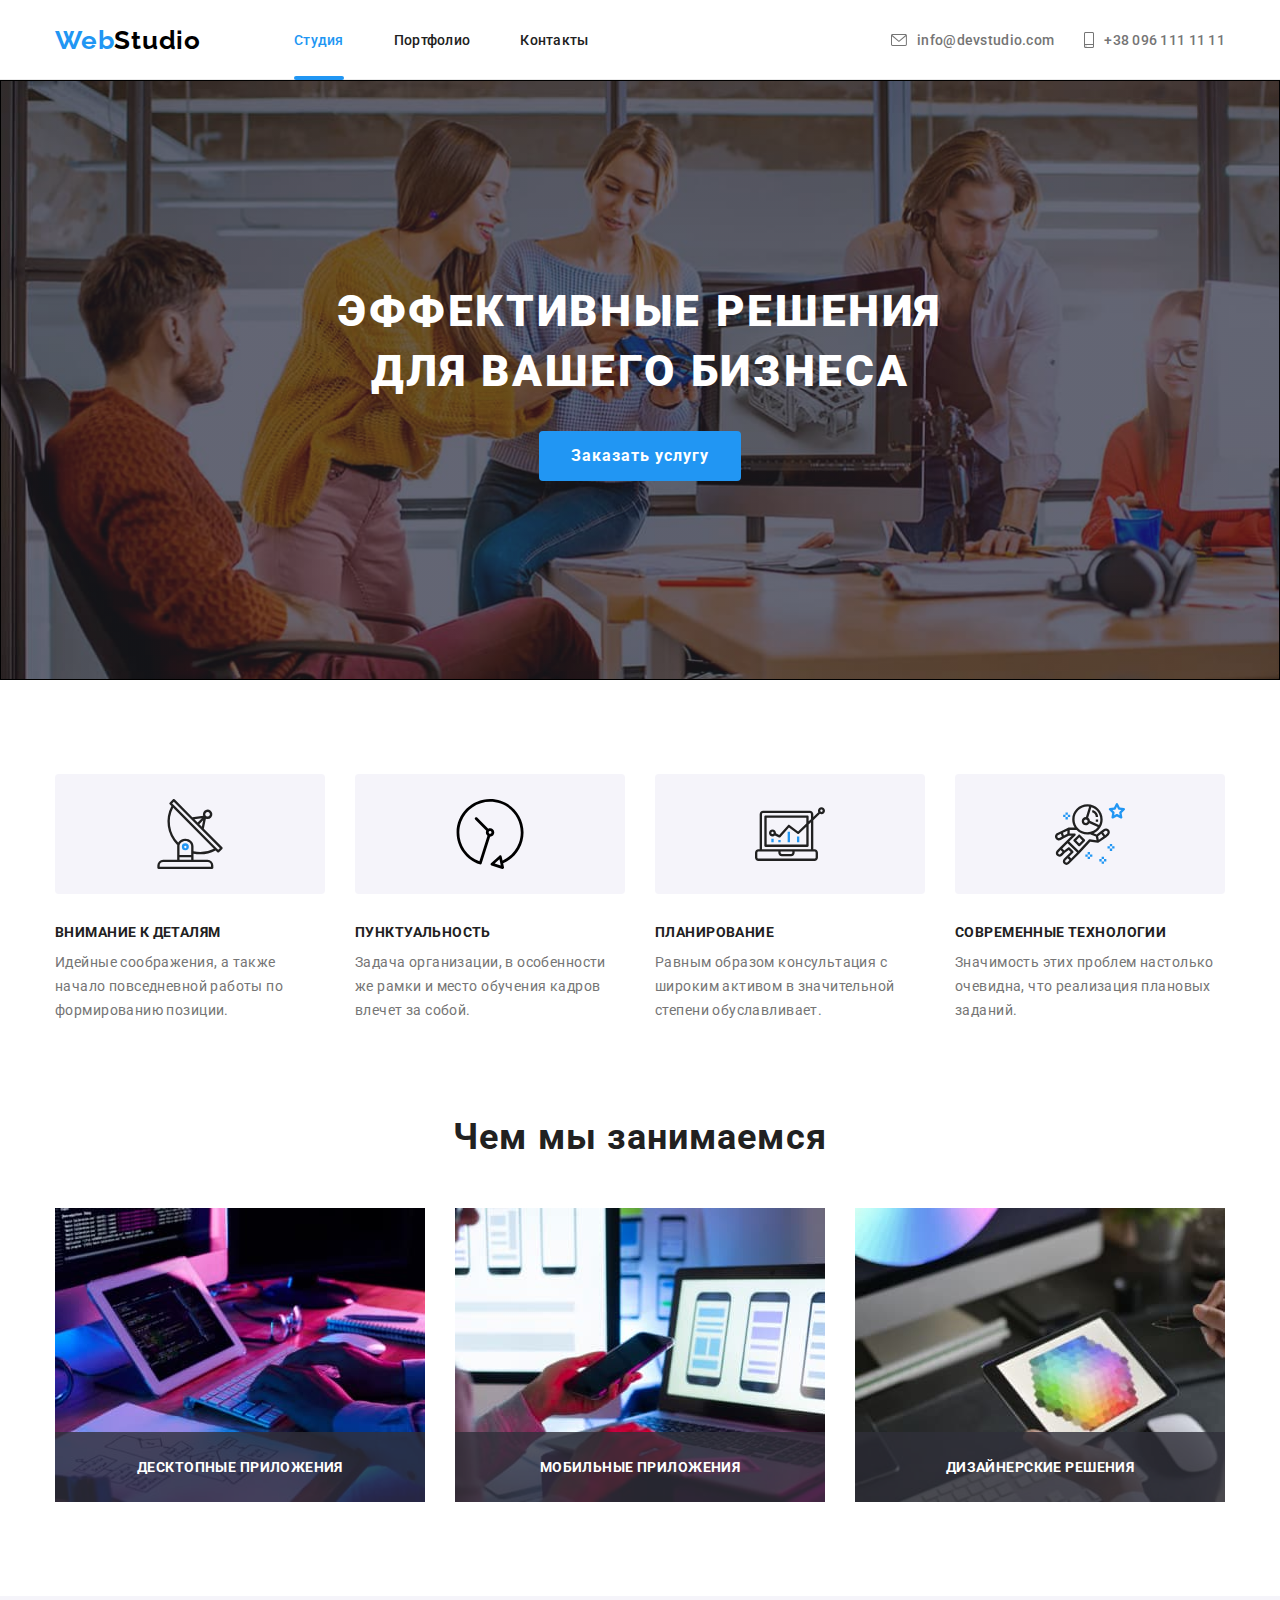
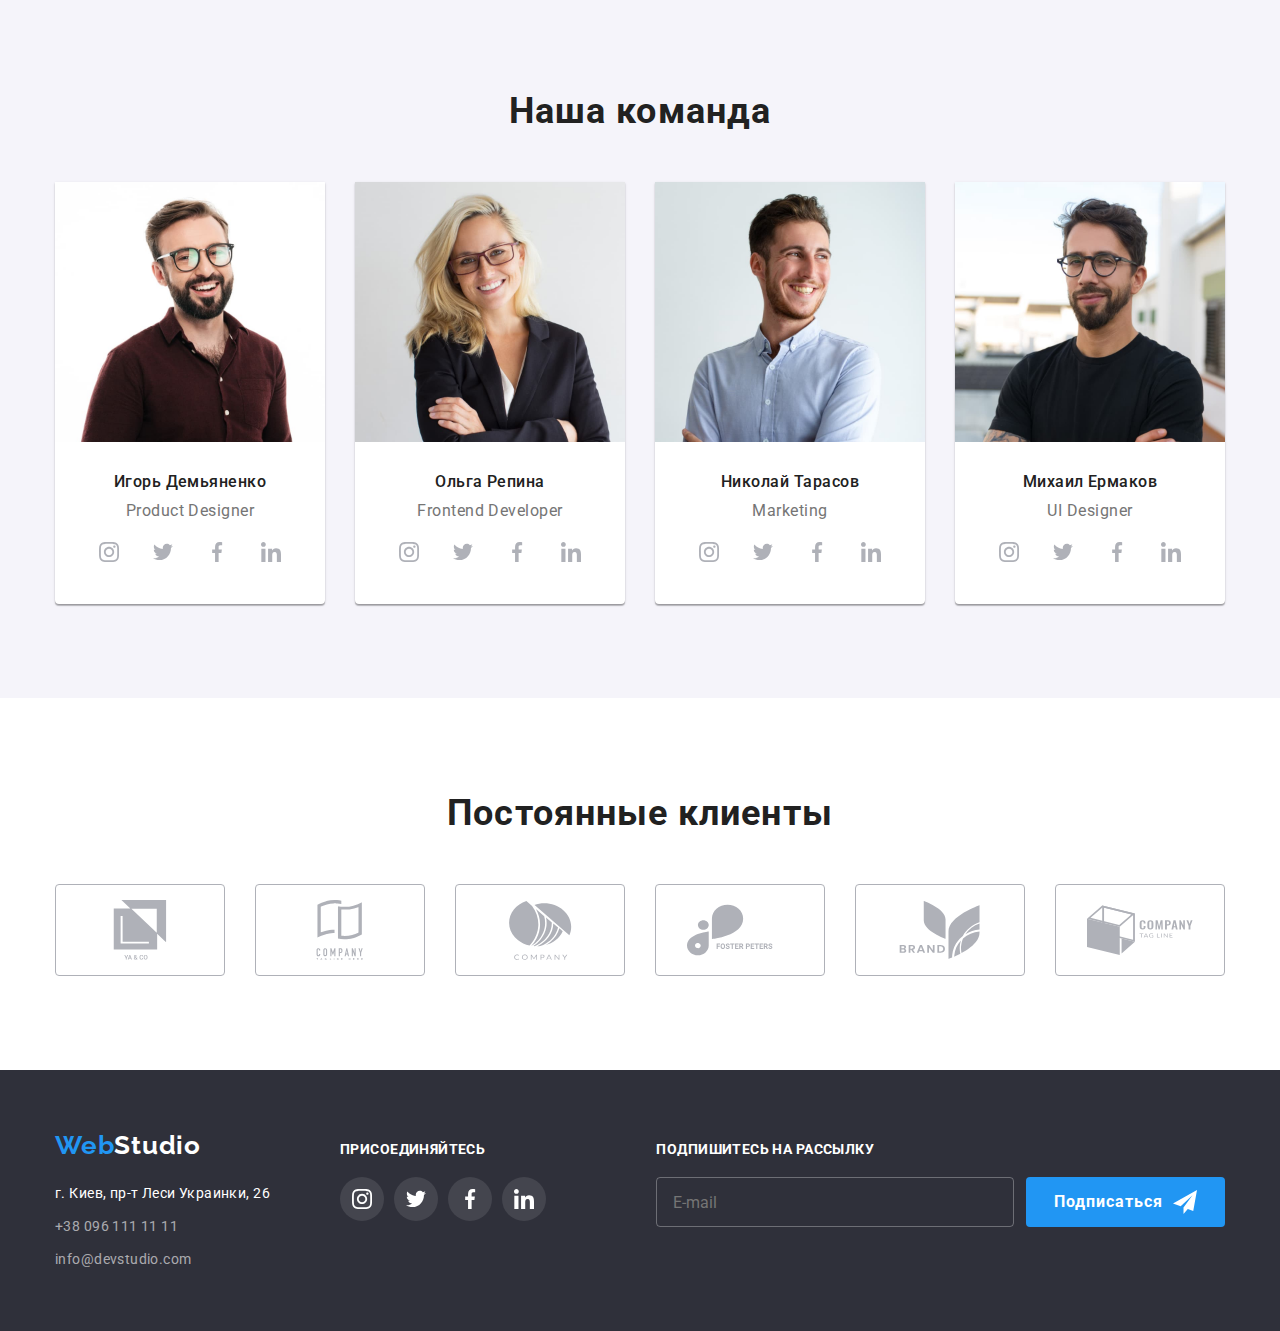
==== index.html @ 7e8437f7 "copy hw-7" ====
<!DOCTYPE html>
<html lang="ru">
  <head>
    <meta charset="UTF-8" />
    <meta http-equiv="X-UA-Compatible" content="IE=edge" />
    <meta name="viewport" content="width=device-width, initial-scale=1.0" />
    <title>Document</title>
    <link rel="preconnect" href="https://fonts.googleapis.com" />
    <link rel="preconnect" href="https://fonts.gstatic.com" crossorigin />
    <link
      href="https://fonts.googleapis.com/css2?family=Raleway:wght@700&family=Roboto:wght@400;500;700;900&display=swap"
      rel="stylesheet"
    />
    <link rel="stylesheet" href="./css/main.min.css" />
  </head>

  <body>
    <!-- header section -->
    <header class="header">
      <div class="container header-container">
        <nav class="navigation">
          <a class="logo header_logo link" lang="en" href="index.html">
            Web<span class="logo__theme_light">Studio</span>
          </a>
          <ul class="nav__list list">
            <li class="nav__item">
              <a class="nav__link link current" href="./index.html">Студия</a>
            </li>
            <li class="nav__item">
              <a class="nav__link link" href="./portfolio.html">Портфолио</a>
            </li>
            <li class="nav__item">
              <a class="nav__link link" href="">Контакты</a>
            </li>
          </ul>
        </nav>
        <ul class="contact-list list">
          <li class="contact-list__item">
            <a class="contact-list__link link" href="mailto:info@devstudio.com">
              <svg class="contact-list__icon" width="16" height="12">
                <use href="./images/icons.svg#envelope"></use>
              </svg>
              info@devstudio.com</a
            >
          </li>
          <li class="contact-list__item">
            <a class="contact-list__link link" href="tel:+380961111111">
              <svg class="contact-list__icon" width="10" height="16">
                <use href="./images/icons.svg#smartphone"></use>
              </svg>
              +38 096 111 11 11</a
            >
          </li>
        </ul>
      </div>
    </header>
    <!-- main content section -->
    <main class="main-section">
      <!-- hero section -->
      <section class="hero">
        <div class="container hero-container">
          <h1 class="title">Эффективные решения<br />для вашего бизнеса</h1>
          <button class="button" type="button" data-modal-open>Заказать услугу</button>
        </div>
      </section>
      <!--main features-->
      <section class="main-features section">
        <div class="container main-features-container">
          <h2 class="section-title visually-hidden">наши преимущества</h2>
          <ul class="features-list list">
            <li class="features-list__item satellite-dish">
              <h3 class="subtitle features-list__subtitle">Внимание к деталям</h3>
              <p class="description">
                Идейные соображения, а также начало повседневной работы по формированию позиции.
              </p>
            </li>
            <li class="features-list__item watches">
              <h3 class="subtitle features-list__subtitle">Пунктуальность</h3>
              <p class="description">
                Задача организации, в особенности же рамки и место обучения кадров влечет за собой.
              </p>
            </li>
            <li class="features-list__item diagram">
              <h3 class="subtitle features-list__subtitle">Планирование</h3>
              <p class="description">
                Равным образом консультация с широким активом в значительной степени обуславливает.
              </p>
            </li>
            <li class="features-list__item astronaut">
              <h3 class="subtitle features-list__subtitle">Современные технологии</h3>
              <p class="description">
                Значимость этих проблем настолько очевидна, что реализация плановых заданий.
              </p>
            </li>
          </ul>
        </div>
      </section>
      <!-- what-we-do section -->
      <section class="main-products section">
        <div class="container main-products-container">
          <h2 class="section-title">Чем мы занимаемся</h2>
          <ul class="product-list list">
            <li class="product-list__item">
              <img
                class="product-list__img"
                src="./images/box-1.jpg"
                alt="процесс разработки"
                width="370"
                height="294"
              />
              <h3 class="subtitle product-list__subtitle">Десктопные приложения</h3>
            </li>
            <li class="product-list__item">
              <img
                class="product-list__img"
                src="./images/box-2.jpg"
                alt="оформление мобильного преложения"
                width="370"
                height="294"
              />
              <h3 class="subtitle product-list__subtitle">Мобильные приложения</h3>
            </li>
            <li class="product-list__item">
              <img
                class="product-list__img"
                src="./images/box-3.jpg"
                alt="палитра цветов на планшете"
                width="370"
                height="294"
              />
              <h3 class="subtitle product-list__subtitle">Дизайнерские решения</h3>
            </li>
          </ul>
        </div>
      </section>
      <!-- Our team section -->
      <section class="team section">
        <div class="container team-container">
          <h2 class="section-title">Наша команда</h2>
          <ul class="employee-list list">
            <li class="employee-list__item">
              <img
                class="employee-list__img"
                src="./images/img.jpg"
                alt="Игорь Демьяненко"
                width="270"
                height="260"
              />
              <div class="employee-data">
                <h3 class="employee-data__name">Игорь Демьяненко</h3>
                <p class="employee-data__position" lang="en">Product Designer</p>
                <ul class="social-list list">
                  <li class="social-list__item">
                    <a href="" class="social-list__link social-list__link--primary link">
                      <svg class="social-list__icon" width="20" height="20">
                        <use href="./images/icons.svg#instagram"></use>
                      </svg>
                    </a>
                  </li>
                  <li class="social-list__item">
                    <a href="" class="social-list__link social-list__link--primary link">
                      <svg class="social-list__icon" width="20" height="20">
                        <use href="./images/icons.svg#twitter"></use>
                      </svg>
                    </a>
                  </li>
                  <li class="social-list__item">
                    <a href="" class="social-list__link social-list__link--primary link">
                      <svg class="social-list__icon" width="20" height="20">
                        <use href="./images/icons.svg#facebook"></use>
                      </svg>
                    </a>
                  </li>
                  <li class="social-list__item">
                    <a href="" class="social-list__link social-list__link--primary link">
                      <svg class="social-list__icon" width="20" height="20">
                        <use href="./images/icons.svg#linkedin"></use>
                      </svg>
                    </a>
                  </li>
                </ul>
              </div>
            </li>
            <li class="employee-list__item">
              <img
                class="employee-list__img"
                src="./images/img-1.jpg"
                alt="Ольга Репина"
                width="270"
                height="260"
              />
              <div class="employee-data">
                <h3 class="employee-data__name">Ольга Репина</h3>
                <p class="employee-data__position">Frontend Developer</p>
                <ul class="social-list list">
                  <li class="social-list__item">
                    <a href="" class="social-list__link social-list__link--primary link">
                      <svg class="social-list__icon" width="20" height="20">
                        <use href="./images/icons.svg#instagram"></use>
                      </svg>
                    </a>
                  </li>
                  <li class="social-list__item">
                    <a href="" class="social-list__link social-list__link--primary link">
                      <svg class="social-list__icon" width="20" height="20">
                        <use href="./images/icons.svg#twitter"></use>
                      </svg>
                    </a>
                  </li>
                  <li class="social-list__item">
                    <a href="" class="social-list__link social-list__link--primary link">
                      <svg class="social-list__icon" width="20" height="20">
                        <use href="./images/icons.svg#facebook"></use>
                      </svg>
                    </a>
                  </li>
                  <li class="social-list__item">
                    <a href="" class="social-list__link social-list__link--primary link">
                      <svg class="social-list__icon" width="20" height="20">
                        <use href="./images/icons.svg#linkedin"></use>
                      </svg>
                    </a>
                  </li>
                </ul>
              </div>
            </li>
            <li class="employee-list__item">
              <img
                class="employee-list__img"
                src="./images/img-2.jpg"
                alt="Николай Тарасов"
                width="270"
                height="260"
              />
              <div class="employee-data">
                <h3 class="employee-data__name">Николай Тарасов</h3>
                <p class="employee-data__position">Marketing</p>
                <ul class="social-list list">
                  <li class="social-list__item">
                    <a href="" class="social-list__link social-list__link--primary link">
                      <svg class="social-list__icon" width="20" height="20">
                        <use href="./images/icons.svg#instagram"></use>
                      </svg>
                    </a>
                  </li>
                  <li class="social-list__item">
                    <a href="" class="social-list__link social-list__link--primary link">
                      <svg class="social-list__icon" width="20" height="20">
                        <use href="./images/icons.svg#twitter"></use>
                      </svg>
                    </a>
                  </li>
                  <li class="social-list__item">
                    <a href="" class="social-list__link social-list__link--primary link">
                      <svg class="social-list__icon" width="20" height="20">
                        <use href="./images/icons.svg#facebook"></use>
                      </svg>
                    </a>
                  </li>
                  <li class="social-list__item">
                    <a href="" class="social-list__link social-list__link--primary link">
                      <svg class="social-list__icon" width="20" height="20">
                        <use href="./images/icons.svg#linkedin"></use>
                      </svg>
                    </a>
                  </li>
                </ul>
              </div>
            </li>
            <li class="employee-list__item">
              <img
                class="employee-list__img"
                src="./images/img-3.jpg"
                alt="Михаил Ермаков"
                width="270"
                height="260"
              />
              <div class="employee-data">
                <h3 class="employee-data__name">Михаил Ермаков</h3>
                <p class="employee-data__position">UI Designer</p>
                <ul class="social-list list">
                  <li class="social-list__item">
                    <a href="" class="social-list__link social-list__link--primary link">
                      <svg class="social-list__icon" width="20" height="20">
                        <use href="./images/icons.svg#instagram"></use>
                      </svg>
                    </a>
                  </li>
                  <li class="social-list__item">
                    <a href="" class="social-list__link social-list__link--primary link">
                      <svg class="social-list__icon" width="20" height="20">
                        <use href="./images/icons.svg#twitter"></use>
                      </svg>
                    </a>
                  </li>
                  <li class="social-list__item">
                    <a href="" class="social-list__link social-list__link--primary link">
                      <svg class="social-list__icon" width="20" height="20">
                        <use href="./images/icons.svg#facebook"></use>
                      </svg>
                    </a>
                  </li>
                  <li class="social-list__item">
                    <a href="" class="social-list__link social-list__link--primary link">
                      <svg class="social-list__icon" width="20" height="20">
                        <use href="./images/icons.svg#linkedin"></use>
                      </svg>
                    </a>
                  </li>
                </ul>
              </div>
            </li>
          </ul>
        </div>
      </section>
      <section class="clients section">
        <div class="container clients-container">
          <h2 class="section-title">Постоянные клиенты</h2>
          <ul class="client-list list">
            <li class="client-list__item">
              <a href="" class="client-list__link">
                <svg class="client-list__icon" width="106" height="60">
                  <use href="./images/icons.svg#logo-ya-co"></use>
                </svg>
              </a>
            </li>
            <li class="client-list__item">
              <a href="" class="client-list__link">
                <svg class="client-list__icon" width="106" height="60">
                  <use href="./images/icons.svg#logo-company-tegline"></use>
                </svg>
              </a>
            </li>
            <li class="client-list__item">
              <a href="" class="client-list__link">
                <svg class="client-list__icon" width="106" height="60">
                  <use href="./images/icons.svg#logo-company"></use>
                </svg>
              </a>
            </li>
            <li class="client-list__item">
              <a href="" class="client-list__link">
                <svg class="client-list__icon" width="106" height="60">
                  <use href="./images/icons.svg#logo-foster-peters"></use>
                </svg>
              </a>
            </li>
            <li class="client-list__item">
              <a href="" class="client-list__link">
                <svg class="client-list__icon" width="106" height="60">
                  <use href="./images/icons.svg#logo-brand"></use>
                </svg>
              </a>
            </li>
            <li class="client-list__item">
              <a href="" class="client-list__link">
                <svg class="client-list__icon" width="106" height="60">
                  <use href="./images/icons.svg#logo-company-tag-line"></use>
                </svg>
              </a>
            </li>
          </ul>
        </div>
      </section>
    </main>
    <!-- footer section -->
    <footer class="footer">
      <div class="container footer-container">
        <div class="contact-container">
          <a class="logo footer_logo link" lang="en" href="index.html">
            Web<span class="logo__theme_dark">Studio</span>
          </a>
          <address class="address">
            <p class="description address__description">г. Киев, пр-т Леси Украинки, 26</p>
            <ul class="address__list list">
              <li class="address__item">
                <a class="address__link description link" href="tel:+380961111111"
                  >+38 096 111 11 11</a
                >
              </li>
              <li class="address__item">
                <a class="address__link description link" lang="en" href="mailto:info@devstudio.com"
                  >info@devstudio.com</a
                >
              </li>
            </ul>
          </address>
        </div>

        <div class="social-networks">
          <h3 class="subtitle subtitle__theme_dark footer__subtitle">присоединяйтесь</h3>
          <ul class="social-list list">
            <li class="social-list__item">
              <a href="" class="social-list__link social-list__link--secondary link">
                <svg class="social-list__icon" width="20" height="20">
                  <use href="./images/icons.svg#instagram"></use>
                </svg>
              </a>
            </li>
            <li class="social-list__item">
              <a href="" class="social-list__link social-list__link--secondary link">
                <svg class="social-list__icon" width="20" height="20">
                  <use href="./images/icons.svg#twitter"></use>
                </svg>
              </a>
            </li>
            <li class="social-list__item">
              <a href="" class="social-list__link social-list__link--secondary link">
                <svg class="social-list__icon" width="20" height="20">
                  <use href="./images/icons.svg#facebook"></use>
                </svg>
              </a>
            </li>
            <li class="social-list__item">
              <a href="" class="social-list__link social-list__link--secondary link">
                <svg class="social-list__icon" width="20" height="20">
                  <use href="./images/icons.svg#linkedin"></use>
                </svg>
              </a>
            </li>
          </ul>
        </div>
        <div class="footer-form-container">
          <h3 class="subtitle subtitle__theme_dark footer__subtitle">Подпишитесь на рассылку</h3>
          <form class="footer-form">
            <label class="footer-form__field">
              <input class="footer-form__input" type="email" placeholder="E-mail" />
            </label>
            <button class="button footer-form__button" type="submit">
              <span class="button__name">Подписаться</span>
              <svg class="button__icon" width="24" height="24">
                <use href="./images/icons.svg#telegram"></use>
              </svg>
            </button>
          </form>
        </div>
      </div>
    </footer>
    <!-- modal window -->
    <div class="backdrop is-hidden" data-modal>
      <div class="modal">
        <button type="button" class="modal-close-btn" data-modal-close>
          <svg class="modal-icon-close" width="18" height="18">
            <use href="./images/icons.svg#icon-close"></use>
          </svg>
        </button>
        <p class="modal__title">Оставьте свои данные, мы вам перезвоним</p>
        <form class="contact-form">
          <label class="contact-form__field">
            <!-- <span class="contact-label">Имя</span> -->
            Имя
            <span class="contact-form__container">
              <input class="contact-form__input" type="text" name="name" />
              <svg class="contact-form__icon" width="18" height="18">
                <use href="./images/icons.svg#icon-person-form"></use>
              </svg>
            </span>
          </label>
          <label class="contact-form__field">
            Телефон
            <span class="contact-form__container">
              <input class="contact-form__input" type="tel" name="phone" />
              <svg class="contact-form__icon" width="18" height="18">
                <use href="./images/icons.svg#icon-phone-form"></use>
              </svg>
            </span>
          </label>
          <label class="contact-form__field">
            Почта
            <span class="contact-form__container">
              <input class="contact-form__input" type="email" name="mail" />
              <svg class="contact-form__icon" width="18" height="18">
                <use href="./images/icons.svg#icon-email-form"></use>
              </svg>
            </span>
          </label>
          <label class="contact-form__field contact-form__field_textarea">
            Комментарий
            <textarea
              class="contact-form__input contact-form__input_textarea"
              name="user-message"
              placeholder="Введите текст"
            ></textarea>
          </label>
          <div class="checkbox">
            <input
              class="checkbox__input visually-hidden"
              type="checkbox"
              value="license"
              id="license"
            />
            <label class="checkbox__field description" for="license">
              Соглашаюсь с рассылкой и принимаю&nbsp;
              <a class="license-link" href="">Условия договора</a>
              <span class="checkbox__icon"></span>
            </label>
          </div>

          <button class="button" type="submit">Отправить</button>
        </form>
      </div>
    </div>
    <script src="./js/modal.js"></script>
  </body>
</html>
---- css/main.min.css ----
:root{--primary-font-family: 'Roboto', sans-serif;--secondary-font-family: 'Raleway', sans-serif;--accent-color: #2196f3;--primary-title-color: #212121;--secondary-title-color: #ffffff;--text-color: #757575;--primary-logo-color: #000000;--secondary-logo-color: #ffffff;--primary-background-color: #ffffff;--secondary-background-color: #2f303a;--button-hover: #188ce8;--secondary-main-bg-color: #f5f4fa;--primary-icon-color: #afb1b8;--secondary-icon-color: #ffffff}.visually-hidden{position:absolute;width:1px;height:1px;margin:-1px;border:0;padding:0;white-space:nowrap;-webkit-clip-path:inset(100%);clip-path:inset(100%);clip:rect(0 0 0 0);overflow:hidden}/*! modern-normalize v1.1.0 | MIT License | https://github.com/sindresorhus/modern-normalize */*,::before,::after{-webkit-box-sizing:border-box;box-sizing:border-box}html{line-height:1.15;-webkit-text-size-adjust:100%;-moz-tab-size:4;-o-tab-size:4;tab-size:4}body{margin:0;font-family:system-ui,-apple-system,"Segoe UI",Roboto,Helvetica,Arial,sans-serif,"Apple Color Emoji","Segoe UI Emoji"}hr{height:0;color:inherit}abbr[title]{-webkit-text-decoration:underline dotted;text-decoration:underline dotted}b,strong{font-weight:bolder}code,kbd,samp,pre{font-family:ui-monospace, SFMono-Regular, Consolas, 'Liberation Mono', Menlo, monospace;font-size:1em}small{font-size:80%}sub,sup{font-size:75%;line-height:0;position:relative;vertical-align:baseline}sub{bottom:-0.25em}sup{top:-0.5em}table{text-indent:0;border-color:inherit}button,input,optgroup,select,textarea{font-family:inherit;font-size:100%;line-height:1.15;margin:0}button,select{text-transform:none}button,[type='button'],[type='reset'],[type='submit']{-webkit-appearance:button}::-moz-focus-inner{border-style:none;padding:0}:-moz-focusring{outline:1px dotted ButtonText}:-moz-ui-invalid{box-shadow:none}legend{padding:0}progress{vertical-align:baseline}::-webkit-inner-spin-button,::-webkit-outer-spin-button{height:auto}[type='search']{-webkit-appearance:textfield;outline-offset:-2px}::-webkit-search-decoration{-webkit-appearance:none}::-webkit-file-upload-button{-webkit-appearance:button;font:inherit}summary{display:list-item}.list{list-style:none}.link{text-decoration:none}h1,h2,h3,h4,h5,h6,p{margin-top:0;margin-bottom:0}ul,ol{margin-top:0;margin-bottom:0;padding-left:0}body{margin:0;color:var(--primary-title-color);font-family:var(--primary-font-family)}.section{padding-top:94px;padding-bottom:94px}.container{width:1200px;margin:0 auto;padding-right:15px;padding-left:15px}.title{margin-bottom:30px;font-weight:900;font-size:44px;line-height:1.36364;letter-spacing:.06em;text-transform:uppercase;color:var(--secondary-title-color)}.section-title{margin-bottom:50px;font-weight:700;font-size:36px;line-height:1.16667;letter-spacing:.03em;text-align:center;color:var(--primary-title-color)}.subtitle{font-weight:700;font-size:14px;line-height:1.14286;letter-spacing:.03em;text-transform:uppercase}.subtitle__theme_light{color:var(--primary-title-color)}.subtitle__theme_dark{color:var(--secondary-title-color)}.description{font-weight:400;font-size:14px;line-height:1.71429;letter-spacing:.03em;color:var(--text-color)}.logo{color:var(--accent-color);font-family:var(--secondary-font-family);font-weight:700;font-size:26px;line-height:1.19231;letter-spacing:.03em}.logo__theme_light{color:var(--primary-logo-color)}.logo__theme_dark{color:var(--secondary-logo-color)}.button{padding:10px 32px;border:none;border-radius:4px;cursor:pointer;font-weight:700;font-size:16px;line-height:1.875;letter-spacing:.06em;color:var(--secondary-title-color);background-color:var(--accent-color);font-family:var(--primary-font-family);-webkit-transition:background-color 250ms cubic-bezier(0.4, 0, 0.2, 1);transition:background-color 250ms cubic-bezier(0.4, 0, 0.2, 1)}.button:hover,.button:focus{background-color:var(--button-hover)}.header{position:relative;background-color:var(--primery-background-color);font-weight:500;font-size:14px;line-height:1.14286;letter-spacing:.02em}.header::after{position:absolute;bottom:0;left:0;content:'';width:100%;height:1px;background-color:#ececec}.header-container{display:-webkit-box;display:-ms-flexbox;display:flex;-webkit-box-align:center;-ms-flex-align:center;align-items:center}.navigation{display:-webkit-box;display:-ms-flexbox;display:flex;-webkit-box-align:center;-ms-flex-align:center;align-items:center}.header_logo{margin-right:93px}.nav__list{display:-webkit-box;display:-ms-flexbox;display:flex}.nav__link{position:relative;display:inline-block;padding:32px 0;color:var(--primary-title-color);-webkit-transition:color 250ms cubic-bezier(0.4, 0, 0.2, 1);transition:color 250ms cubic-bezier(0.4, 0, 0.2, 1)}.nav__link:hover,.nav__link:focus{color:var(--accent-color)}.nav__item:not(:last-child){margin-right:50px}.nav__link.current{color:var(--accent-color)}.nav__link.current::after{content:'';position:absolute;background-color:var(--accent-color);bottom:0;left:0;width:100%;height:4px;border-radius:2px;z-index:1}.contact-list{display:-webkit-box;display:-ms-flexbox;display:flex;margin-left:auto}.contact-list__item:not(:last-child){margin-right:30px}.contact-list__link{display:-webkit-box;display:-ms-flexbox;display:flex;-webkit-box-pack:center;-ms-flex-pack:center;justify-content:center;-webkit-box-align:center;-ms-flex-align:center;align-items:center;color:var(--text-color);-webkit-transition:color 250ms cubic-bezier(0.4, 0, 0.2, 1);transition:color 250ms cubic-bezier(0.4, 0, 0.2, 1)}.contact-list__link:hover,.contact-list__link:focus{color:var(--accent-color)}.contact-list__icon{fill:currentColor;margin-right:10px}.social-list{display:-webkit-box;display:-ms-flexbox;display:flex}.social-list__item:not(:last-child){margin-right:10px}.social-list__link{display:-webkit-box;display:-ms-flexbox;display:flex;width:44px;height:44px;background-color:transparent;-webkit-box-pack:center;-ms-flex-pack:center;justify-content:center;-webkit-box-align:center;-ms-flex-align:center;align-items:center;border-radius:50%;-webkit-transition:background-color 250ms cubic-bezier(0.4, 0, 0.2, 1);transition:background-color 250ms cubic-bezier(0.4, 0, 0.2, 1)}.social-list__link--primary{background-color:white}.social-list__link--primary:hover,.social-list__link--primary:focus{background-color:var(--accent-color)}.social-list__link--primary:hover .social-list__icon,.social-list__link--primary:focus .social-list__icon{fill:white}.social-list__link--secondary{background-color:rgba(255,255,255,0.1)}.social-list__link--secondary:hover,.social-list__link--secondary:focus{background-color:var(--accent-color)}.social-list__icon{fill:#afb1b8;-webkit-transition:fill 250ms cubic-bezier(0.4, 0, 0.2, 1);transition:fill 250ms cubic-bezier(0.4, 0, 0.2, 1)}.social-list__link--primary:hover .social-list__icon,.social-list__link--primary:hover .social-list__icon{fill:white}.social-list__link--secondary .social-list__icon{fill:white}.footer{padding-top:60px;padding-bottom:60px;background-color:var(--secondary-background-color)}.footer-container{display:-webkit-box;display:-ms-flexbox;display:flex;-webkit-box-align:baseline;-ms-flex-align:baseline;align-items:baseline}.footer_logo{display:inline-block;margin-bottom:20px}.address{font-style:normal}.address__description{color:var(--secondary-title-color);margin-bottom:9px}.address__item:not(:last-child){margin-bottom:9px}.address__link{color:rgba(255,255,255,0.6);-webkit-transition:color 250ms cubic-bezier(0.4, 0, 0.2, 1);transition:color 250ms cubic-bezier(0.4, 0, 0.2, 1)}.address__link:hover,.address__link:focus{color:var(--accent-color)}.contact-container{margin-right:70px}.footer__subtitle{margin-bottom:20px}.footer-form-container{margin-left:auto}.footer-form{display:-webkit-box;display:-ms-flexbox;display:flex}.footer-form__field{margin-right:12px}.footer-form__input{padding-left:16px;width:358px;height:50px;background-color:transparent;border:1px solid rgba(255,255,255,0.3);border-radius:4px;color:#ffffff}.footer-form__input:focus{outline:none}.footer-form__button{display:-webkit-box;display:-ms-flexbox;display:flex;-webkit-box-pack:center;-ms-flex-pack:center;justify-content:center;-webkit-box-align:center;-ms-flex-align:center;align-items:center;padding-left:28px;padding-right:28px}.button__name{margin-right:10px}.backdrop{position:fixed;top:0;left:0;width:100vw;height:100vh;background-color:rgba(0,0,0,0.2);-webkit-transition:opacity 250ms cubic-bezier(0.4, 0, 0.2, 1),visibility 250ms cubic-bezier(0.4, 0, 0.2, 1);transition:opacity 250ms cubic-bezier(0.4, 0, 0.2, 1),visibility 250ms cubic-bezier(0.4, 0, 0.2, 1)}.backdrop.is-hidden{opacity:0;visibility:hidden;pointer-events:none}.modal{position:absolute;top:50%;left:50%;-webkit-transform:translate(-50%, -50%);transform:translate(-50%, -50%);border-radius:4px;width:528px;height:581px;padding:40px;background-color:var(--primary-background-color);-webkit-box-shadow:0px 1px 3px rgba(0,0,0,0.12),0px 1px 1px rgba(0,0,0,0.14),0px 2px 1px rgba(0,0,0,0.2);box-shadow:0px 1px 3px rgba(0,0,0,0.12),0px 1px 1px rgba(0,0,0,0.14),0px 2px 1px rgba(0,0,0,0.2)}.modal-close-btn{display:-webkit-box;display:-ms-flexbox;display:flex;-webkit-box-pack:center;-ms-flex-pack:center;justify-content:center;-webkit-box-align:center;-ms-flex-align:center;align-items:center;width:30px;height:30px;border-radius:50%;border:1px solid rgba(0,0,0,0.1);background-color:transparent;padding:0;position:absolute;top:8px;right:8px;cursor:pointer;-webkit-transition:fill 250ms cubic-bezier(0.4, 0, 0.2, 1);transition:fill 250ms cubic-bezier(0.4, 0, 0.2, 1)}.modal-close-btn:hover,.modal-close-btn:focus{fill:var(--accent-color)}.modal__title{margin-bottom:12px;font-weight:700;font-size:20px;line-height:1.15;letter-spacing:.03em;text-align:center}.contact-form__field{display:block;margin-bottom:10px;font-weight:400;font-size:12px;line-height:1.16667;letter-spacing:.01em;color:var(--text-color)}.contact-form__container{display:block;margin-top:4px;position:relative}.contact-form__input{width:100%;height:40px;padding-left:42px;border:1px solid rgba(33,33,33,0.2);border-radius:4px;-webkit-transition:border-color 250ms cubic-bezier(0.4, 0, 0.2, 1);transition:border-color 250ms cubic-bezier(0.4, 0, 0.2, 1)}.contact-form__input:focus{outline:none;border-color:var(--accent-color)}.contact-form__input:focus+.contact-form__icon{fill:var(--accent-color)}.contact-form__icon{position:absolute;top:50%;left:12px;-webkit-transform:translateY(-50%);transform:translateY(-50%);-webkit-transition:fill 250ms cubic-bezier(0.4, 0, 0.2, 1);transition:fill 250ms cubic-bezier(0.4, 0, 0.2, 1)}.contact-form__input:focus+.contact-form__icon{fill:var(--accent-color)}.contact-form__field_textarea{margin-bottom:20px}.contact-form__input_textarea{display:block;height:120px;margin-top:4px;padding:12px 16px;resize:none}.contact-form__input_textarea::-webkit-input-placeholder{font-weight:400;font-size:14px;line-height:1.14;letter-spacing:0.01em;color:rgba(117,117,117,0.5)}.contact-form__input_textarea:-ms-input-placeholder{font-weight:400;font-size:14px;line-height:1.14;letter-spacing:0.01em;color:rgba(117,117,117,0.5)}.contact-form__input_textarea::-ms-input-placeholder{font-weight:400;font-size:14px;line-height:1.14;letter-spacing:0.01em;color:rgba(117,117,117,0.5)}.contact-form__input_textarea::placeholder{font-weight:400;font-size:14px;line-height:1.14;letter-spacing:0.01em;color:rgba(117,117,117,0.5)}.checkbox__field{display:-webkit-box;display:-ms-flexbox;display:flex;-webkit-box-align:center;-ms-flex-align:center;align-items:center;-webkit-box-pack:center;-ms-flex-pack:center;justify-content:center;margin-bottom:30px;padding-top:5px;padding-bottom:4px}.checkbox__field::before{content:'';width:16px;height:15px;border:2px solid #000000;border-radius:2px;cursor:pointer;margin-right:8px}.checkbox__input:focus+.checkbox__field::before{border-color:var(--accent-color)}.checkbox__input:checked:focus+.checkbox__field::before{background-color:var(--accent-color);background-image:url(../images/check_tick.svg);background-size:contain;background-origin:border-box;border-color:transparent}.license-link{color:var(--accent-color)}.contact-form .button{display:block;margin:0 auto;padding-left:55px;padding-right:55px}.features-list{display:-webkit-box;display:-ms-flexbox;display:flex;-webkit-box-pack:justify;-ms-flex-pack:justify;justify-content:space-between}.features-list__item{-ms-flex-preferred-size:calc((100% - 90px) / 4);flex-basis:calc((100% - 90px) / 4)}.features-list__item::before{content:'';display:block;height:120px;margin-bottom:30px;border-radius:4px;background-size:70px 70px;background-repeat:no-repeat;background-position:center;background-color:var(--secondary-main-bg-color)}.satellite-dish::before{background-image:url("../images/main-features/satellite-dish.svg")}.watches::before{background-image:url("../images/main-features/watches.svg")}.diagram::before{background-image:url("../images/main-features/diagram.svg")}.astronaut::before{background-image:url("../images/main-features/astronaut.svg")}.features-list__subtitle{margin-bottom:10px}.hero{max-width:1600px;height:600px;margin:0 auto;padding-top:200px;padding-bottom:200px;background-image:-webkit-gradient(linear, left top, right top, from(rgba(47,48,58,0.4)), to(rgba(47,48,58,0.4))),url(../images/bg-img.jpg);background-image:linear-gradient(to right, rgba(47,48,58,0.4), rgba(47,48,58,0.4)),url(../images/bg-img.jpg);border:1px solid #000000;background-size:cover;background-repeat:no-repeat;background-color:#c4c4c4;text-align:center}.main-products{padding-top:0}.product-list{display:-webkit-box;display:-ms-flexbox;display:flex;-webkit-box-pack:justify;-ms-flex-pack:justify;justify-content:space-between}.product-list__item{position:relative}.product-list__subtitle{position:absolute;bottom:0;left:0;display:block;width:100%;padding-top:27px;padding-bottom:27px;text-align:center;background-color:rgba(47,48,58,0.8);color:var(--secondary-title-color)}.product-list__img{display:block}.team{background-color:var(--secondary-main-bg-color)}.employee-list{display:-webkit-box;display:-ms-flexbox;display:flex;margin-left:-30px;margin-top:-30px}.employee-list__item{-ms-flex-preferred-size:calc(100% / 4 - 30px);flex-basis:calc(100% / 4 - 30px);margin-left:30px;margin-top:30px;text-align:center;background-color:var(--primary-background-color);border-radius:0px 0px 4px 4px;-webkit-box-shadow:0px 1px 3px rgba(0,0,0,0.12),0px 1px 1px rgba(0,0,0,0.14),0px 2px 1px rgba(0,0,0,0.2);box-shadow:0px 1px 3px rgba(0,0,0,0.12),0px 1px 1px rgba(0,0,0,0.14),0px 2px 1px rgba(0,0,0,0.2)}.employee-list__img{display:block}.employee-data{padding:30px 32px}.employee-data__name{font-weight:500;font-size:16px;line-height:1.1875;letter-spacing:.03em;margin-bottom:10px}.employee-data__position{color:var(--text-color);font-weight:400;font-size:16px;line-height:1.1875;letter-spacing:.03em;margin-bottom:10px}.client-list{display:-webkit-box;display:-ms-flexbox;display:flex;-ms-flex-wrap:wrap;flex-wrap:wrap;margin-left:-30px;margin-top:-30px}.client-list__item{-ms-flex-preferred-size:calc(100% / 6 - 30px);flex-basis:calc(100% / 6 - 30px);margin-left:30px;margin-top:30px}.client-list__link{display:-webkit-box;display:-ms-flexbox;display:flex;height:92px;width:170px;border:1px solid var(--primary-icon-color);border-radius:4px;-webkit-box-pack:center;-ms-flex-pack:center;justify-content:center;-webkit-box-align:center;-ms-flex-align:center;align-items:center;-webkit-transition:border 250ms cubic-bezier(0.4, 0, 0.2, 1);transition:border 250ms cubic-bezier(0.4, 0, 0.2, 1)}.client-list__link:hover,.client-list__link:focus{border-color:var(--accent-color)}.client-list__icon{fill:var(--primary-icon-color);-webkit-transition:fill 250ms cubic-bezier(0.4, 0, 0.2, 1);transition:fill 250ms cubic-bezier(0.4, 0, 0.2, 1)}.client-list__link:hover .client-list__icon,.client-list__link:focus .client-list__icon{fill:var(--accent-color)}.button-list{display:-webkit-box;display:-ms-flexbox;display:flex;-webkit-box-pack:center;-ms-flex-pack:center;justify-content:center;margin-bottom:50px}.button-list__item:not(:last-child){margin-right:8px}.button-list__button{padding-top:6px;padding-right:22px;padding-bottom:6px;padding-left:22px;background-color:#f5f4fa;font-family:var(--primary-font-family);border:none;cursor:pointer;font-weight:500;font-size:16px;line-height:1.625;letter-spacing:.03em;text-align:center;border-radius:4px;-webkit-transition:background-color 250ms cubic-bezier(0.4, 0, 0.2, 1),-webkit-box-shadow 250ms cubic-bezier(0.4, 0, 0.2, 1);transition:background-color 250ms cubic-bezier(0.4, 0, 0.2, 1),-webkit-box-shadow 250ms cubic-bezier(0.4, 0, 0.2, 1);transition:background-color 250ms cubic-bezier(0.4, 0, 0.2, 1),box-shadow 250ms cubic-bezier(0.4, 0, 0.2, 1);transition:background-color 250ms cubic-bezier(0.4, 0, 0.2, 1),box-shadow 250ms cubic-bezier(0.4, 0, 0.2, 1),-webkit-box-shadow 250ms cubic-bezier(0.4, 0, 0.2, 1)}.button-list__button:hover,.button-list__button:focus{background-color:var(--accent-color);color:var(--secondary-title-color);-webkit-box-shadow:0px 3px 1px rgba(0,0,0,0.1),0px 1px 2px rgba(0,0,0,0.08),0px 2px 2px rgba(0,0,0,0.12);box-shadow:0px 3px 1px rgba(0,0,0,0.1),0px 1px 2px rgba(0,0,0,0.08),0px 2px 2px rgba(0,0,0,0.12)}.portfolio-list{display:-webkit-box;display:-ms-flexbox;display:flex;-ms-flex-wrap:wrap;flex-wrap:wrap;margin-left:-30px;margin-top:-30px}.portfolio-list__item{-ms-flex-preferred-size:calc(100% / 3 - 30px);flex-basis:calc(100% / 3 - 30px);margin-left:30px;margin-top:30px}.portfolio-list__link{display:block;color:inherit;-webkit-transition:-webkit-box-shadow 250ms cubic-bezier(0.4, 0, 0.2, 1);transition:-webkit-box-shadow 250ms cubic-bezier(0.4, 0, 0.2, 1);transition:box-shadow 250ms cubic-bezier(0.4, 0, 0.2, 1);transition:box-shadow 250ms cubic-bezier(0.4, 0, 0.2, 1), -webkit-box-shadow 250ms cubic-bezier(0.4, 0, 0.2, 1)}.portfolio-list__link:hover{-webkit-box-shadow:0px 1px 1px rgba(0,0,0,0.12),0px 4px 4px rgba(0,0,0,0.06),1px 4px 6px rgba(0,0,0,0.16);box-shadow:0px 1px 1px rgba(0,0,0,0.12),0px 4px 4px rgba(0,0,0,0.06),1px 4px 6px rgba(0,0,0,0.16)}.overlay{position:relative;overflow:hidden}.overlay__description{position:absolute;top:0;left:0;width:100%;height:100%;overflow:auto;padding:63px 24px;background-color:rgba(33,150,243,0.9);color:var(--secondary-title-color);font-weight:400;font-size:18px;line-height:1.55556;letter-spacing:.03em;-webkit-transform:translateY(100%);transform:translateY(100%);-webkit-transition:-webkit-transform 250ms cubic-bezier(0.4, 0, 0.2, 1);transition:-webkit-transform 250ms cubic-bezier(0.4, 0, 0.2, 1);transition:transform 250ms cubic-bezier(0.4, 0, 0.2, 1);transition:transform 250ms cubic-bezier(0.4, 0, 0.2, 1), -webkit-transform 250ms cubic-bezier(0.4, 0, 0.2, 1)}.portfolio-list__link:hover .overlay__description,.portfolio-list__link:focus .overlay__description{-webkit-transform:translateY(0);transform:translateY(0)}.overlay__img{display:block}.meta-data{padding:20px 24px;border:1px solid #eeeeee;border-top:0;background-color:var(--primery-background-color)}.meta-data__name{font-weight:700;font-size:18px;line-height:2;letter-spacing:.06em}.meta-data__type{color:var(--text-color);font-weight:400;font-size:16px;line-height:1.875;letter-spacing:.03em}
/*# sourceMappingURL=main.min.css.map */
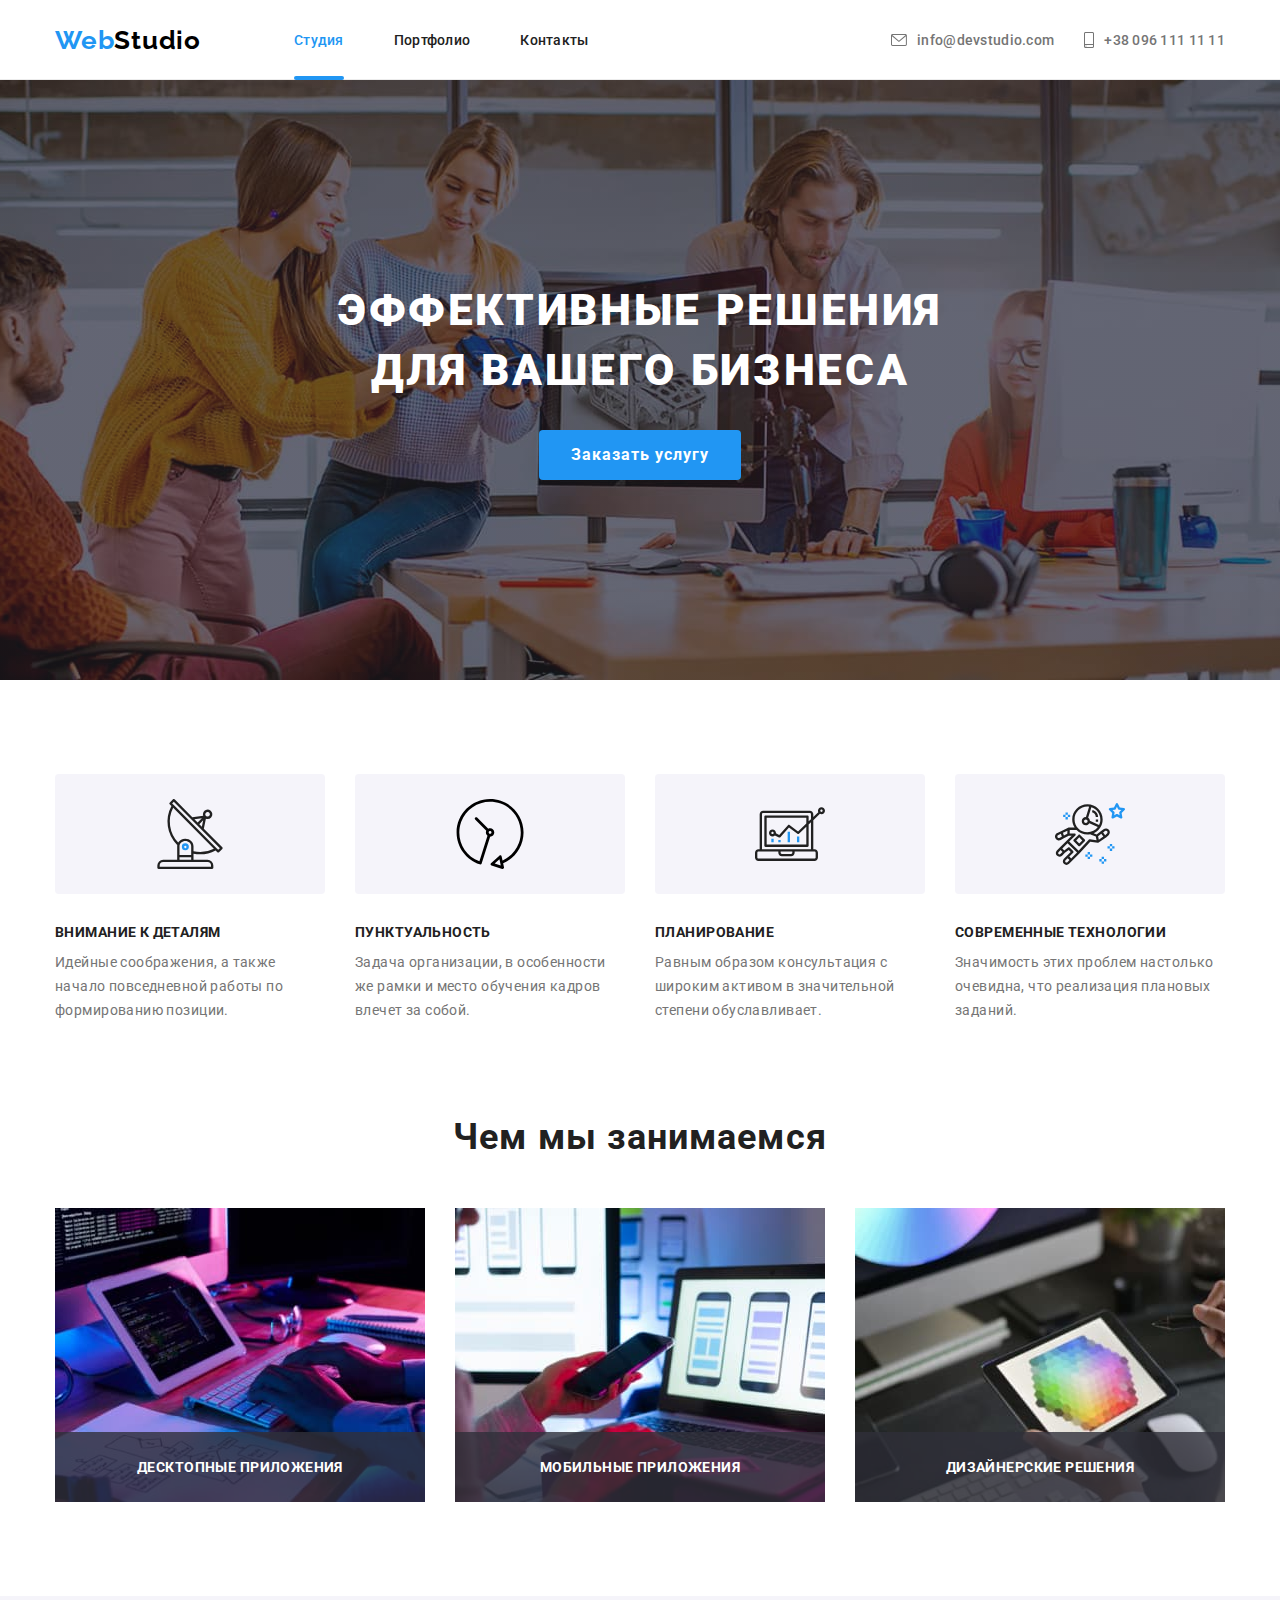
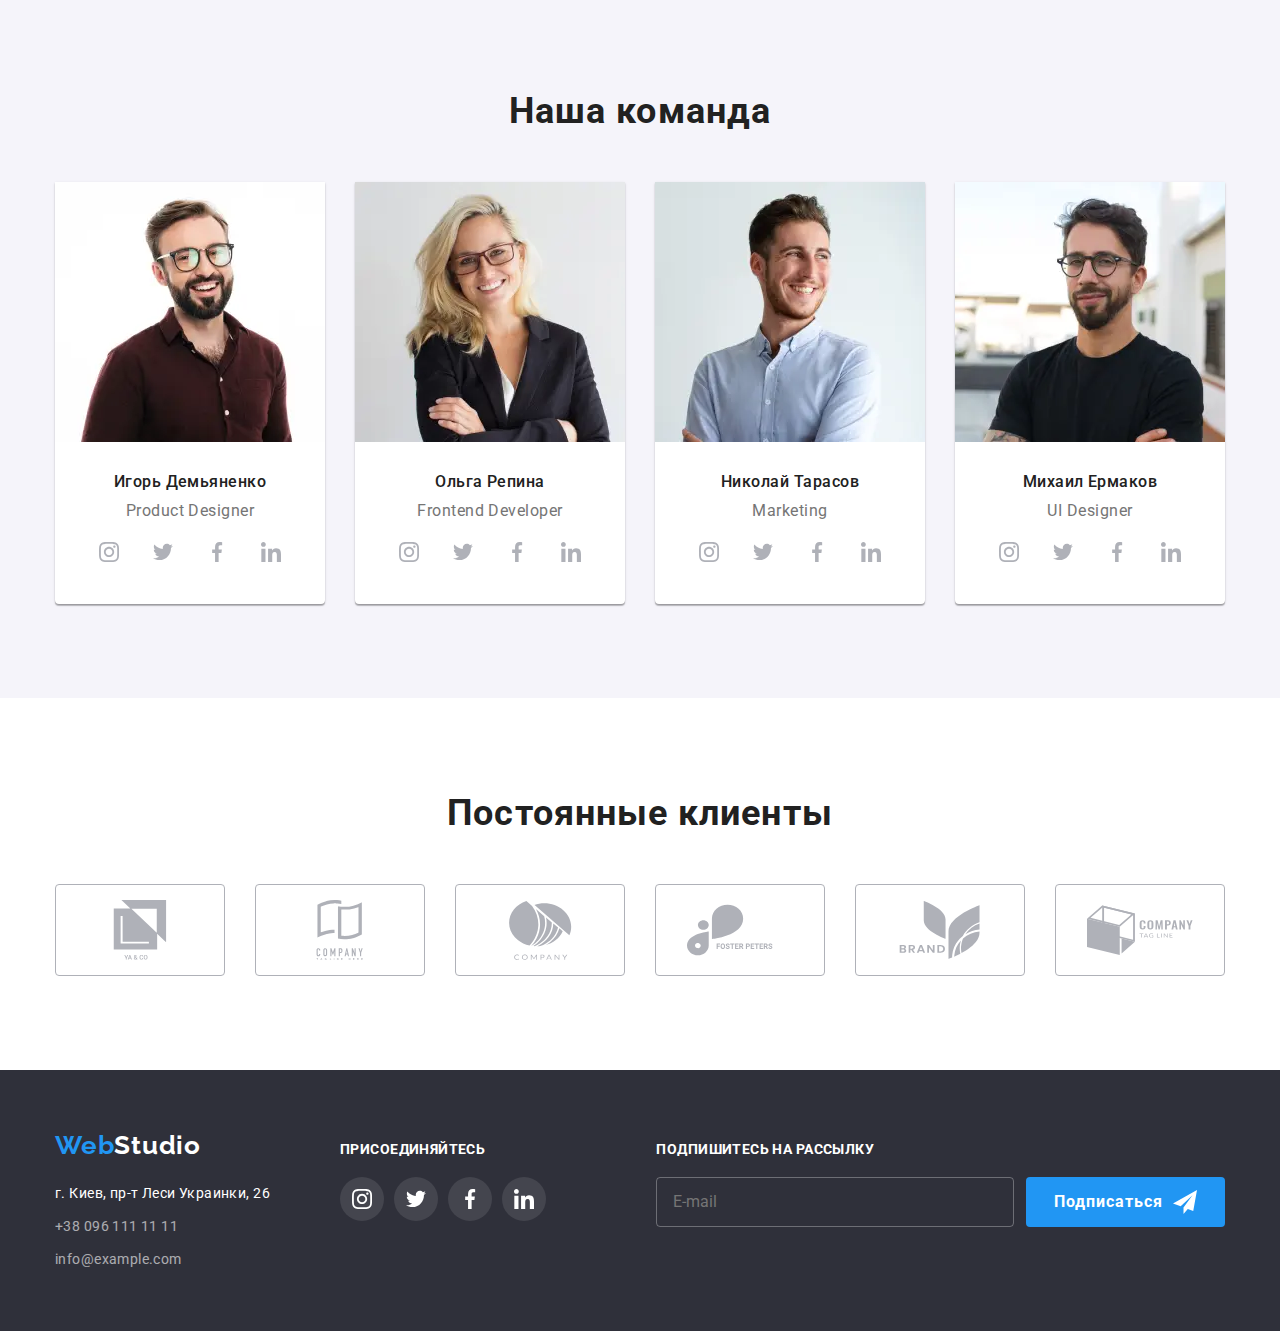
==== commit fd11dc18: "refine hw-8" ====
--- a/index.html
+++ b/index.html
@@ -17,34 +17,40 @@
   <body>
     <!-- header section -->
     <header class="header">
-      <div class="container header-container">
+      <div class="container header__container">
         <nav class="navigation">
-          <a class="logo header_logo link" lang="en" href="index.html">
+          <a class="logo header__logo link" lang="en" href="index.html">
             Web<span class="logo__theme_light">Studio</span>
           </a>
-          <ul class="nav__list list">
-            <li class="nav__item">
-              <a class="nav__link link current" href="./index.html">Студия</a>
-            </li>
-            <li class="nav__item">
-              <a class="nav__link link" href="./portfolio.html">Портфолио</a>
-            </li>
-            <li class="nav__item">
-              <a class="nav__link link" href="">Контакты</a>
+          <ul class="nav-list list">
+            <li class="nav-list__item">
+              <a class="nav-list__link link nav-list__link_current" href="./index.html">Студия</a>
+            </li>
+            <li class="nav-list__item">
+              <a class="nav-list__link link" href="./portfolio.html">Портфолио</a>
+            </li>
+            <li class="nav-list__item">
+              <a class="nav-list__link link" href="">Контакты</a>
             </li>
           </ul>
         </nav>
-        <ul class="contact-list list">
-          <li class="contact-list__item">
-            <a class="contact-list__link link" href="mailto:info@devstudio.com">
+        <ul class="contact-list header__contact-list list">
+          <li class="contact-list__item header__contact-list__item">
+            <a
+              class="contact-list__link header__contact-list__link contact-list__link_theme_light link"
+              href="mailto:info@devstudio.com"
+            >
               <svg class="contact-list__icon" width="16" height="12">
                 <use href="./images/icons.svg#envelope"></use>
               </svg>
               info@devstudio.com</a
             >
           </li>
-          <li class="contact-list__item">
-            <a class="contact-list__link link" href="tel:+380961111111">
+          <li class="contact-list__item header__contact-list__item">
+            <a
+              class="contact-list__link header__contact-list__link contact-list__link_theme_light link"
+              href="tel:+380961111111"
+            >
               <svg class="contact-list__icon" width="10" height="16">
                 <use href="./images/icons.svg#smartphone"></use>
               </svg>
@@ -52,6 +58,61 @@
             >
           </li>
         </ul>
+        <button type="button" class="menu-btn menu-btn-open" data-menu-open>
+          <svg class="menu-button_img" width="40" height="40">
+            <use class="icon-cross" href="./images/icons.svg#menu"></use>
+          </svg>
+        </button>
+        <div class="mobile-menu" data-menu>
+          <div class="container mobile-menu__container">
+            <button type="button" class="menu-btn menu-btn-close" data-menu-close>
+              <svg class="menu-button_img" width="40" height="40">
+                <use class="icon-cross" href="./images/icons.svg#cross"></use>
+              </svg>
+            </button>
+            <ul class="mobile-nav-list list">
+              <li class="mobile-nav-list__item">
+                <a
+                  href="./index.html"
+                  class="mobile-nav-list__link mobile-nav-list__link_current link"
+                  >Студия</a
+                >
+              </li>
+              <li class="mobile-nav-list__item">
+                <a href="./portfolio.html" class="mobile-nav-list__link link">Портфолио</a>
+              </li>
+              <li class="mobile-nav-list__item">
+                <a href="" class="mobile-nav-list__link link">Контакты</a>
+              </li>
+            </ul>
+            <ul class="mobile-contats-list list">
+              <li class="mobile-contats-list__item">
+                <a class="mobile-contats-list__link link" href="tel:+380961111111"
+                  >+38 096 111 11 11</a
+                >
+              </li>
+              <li class="mobile-contats-list__item">
+                <a class="mobile-contats-list__link link" href="mailto:info@devstudio.com"
+                  >info@devstudio.com</a
+                >
+              </li>
+            </ul>
+            <ul class="menu-socials-list list">
+              <li class="menu-socials-list__item">
+                <a class="menu-socials-list__link link" href="">Instagram</a>
+              </li>
+              <li class="menu-socials-list__item">
+                <a class="menu-socials-list__link link" href="">Twitter</a>
+              </li>
+              <li class="menu-socials-list__item">
+                <a class="menu-socials-list__link link" href="">Facebook</a>
+              </li>
+              <li class="menu-socials-list__item">
+                <a class="menu-socials-list__link link" href="">LinkedIn</a>
+              </li>
+            </ul>
+          </div>
+        </div>
       </div>
     </header>
     <!-- main content section -->
@@ -135,17 +196,60 @@
       </section>
       <!-- Our team section -->
       <section class="team section">
-        <div class="container team-container">
+        <div class="container team__container">
           <h2 class="section-title">Наша команда</h2>
           <ul class="employee-list list">
             <li class="employee-list__item">
-              <img
-                class="employee-list__img"
-                src="./images/img.jpg"
-                alt="Игорь Демьяненко"
-                width="270"
-                height="260"
-              />
+              <picture>
+                <source
+                  srcset="
+                    ./images/employees-photo/desktop-product-designer.webp    1x,
+                    ./images/employees-photo/desktop-product-designer@2x.webp 2x
+                  "
+                  media="(min-width: 1200px)"
+                  type="image/webp"
+                />
+                <source
+                  srcset="
+                    ./images/employees-photo/desktop-product-designer.jpg    1x,
+                    ./images/employees-photo/desktop-product-designer@2x.jpg 2x
+                  "
+                  media="(min-width: 1200px)"
+                />
+                <source
+                  srcset="
+                    ./images/employees-photo/tablet-product-designer.webp    1x,
+                    ./images/employees-photo/tablet-product-designer@2x.webp 2x
+                  "
+                  media="(min-width: 768px)"
+                />
+                <source
+                  srcset="
+                    ./images/employees-photo/tablet-product-designer.jpg    1x,
+                    ./images/employees-photo/tablet-product-designer@2x.jpg 2x
+                  "
+                  media="(min-width: 768px)"
+                />
+                <source
+                  srcset="
+                    ./images/employees-photo/mobile-product-designer.webp    1x,
+                    ./images/employees-photo/mobile-product-designer@2x.webp 2x
+                  "
+                  media="(max-width: 767px)"
+                />
+                <source
+                  srcset="
+                    ./images/employees-photo/mobile-product-designer.jpg    1x,
+                    ./images/employees-photo/mobile-product-designer@2x.jpg 2x
+                  "
+                  media="(max-width: 767px)"
+                />
+                <img
+                  class="employee-list__img"
+                  src="./images/employees-photo/mobile-product-designer.jpg"
+                  alt="Игорь Демьяненко"
+                />
+              </picture>
               <div class="employee-data">
                 <h3 class="employee-data__name">Игорь Демьяненко</h3>
                 <p class="employee-data__position" lang="en">Product Designer</p>
@@ -182,13 +286,56 @@
               </div>
             </li>
             <li class="employee-list__item">
-              <img
-                class="employee-list__img"
-                src="./images/img-1.jpg"
-                alt="Ольга Репина"
-                width="270"
-                height="260"
-              />
+              <picture>
+                <source
+                  srcset="
+                    ./images/employees-photo/desktop-frontend-developer.webp    1x,
+                    ./images/employees-photo/desktop-frontend-developer@2x.webp 2x
+                  "
+                  media="(min-width: 1200px)"
+                  type="image/webp"
+                />
+                <source
+                  srcset="
+                    ./images/employees-photo/desktop-frontend-developer.jpg    1x,
+                    ./images/employees-photo/desktop-frontend-developer@2x.jpg 2x
+                  "
+                  media="(min-width: 1200px)"
+                />
+                <source
+                  srcset="
+                    ./images/employees-photo/tablet-frontend-developer.webp    1x,
+                    ./images/employees-photo/tablet-frontend-developer@2x.webp 2x
+                  "
+                  media="(min-width: 768px)"
+                />
+                <source
+                  srcset="
+                    ./images/employees-photo/tablet-frontend-developer.jpg    1x,
+                    ./images/employees-photo/tablet-frontend-developer@2x.jpg 2x
+                  "
+                  media="(min-width: 768px)"
+                />
+                <source
+                  srcset="
+                    ./images/employees-photo/mobile-frontend-developer.webp    1x,
+                    ./images/employees-photo/mobile-frontend-developer@2x.webp 2x
+                  "
+                  media="(max-width: 767px)"
+                />
+                <source
+                  srcset="
+                    ./images/employees-photo/mobile-frontend-developer.jpg    1x,
+                    ./images/employees-photo/mobile-frontend-developer@2x.jpg 2x
+                  "
+                  media="(max-width: 767px)"
+                />
+                <img
+                  class="employee-list__img"
+                  src="./images/employees-photo/mobile-frontend-developer.jpg"
+                  alt="Игорь Демьяненко"
+                />
+              </picture>
               <div class="employee-data">
                 <h3 class="employee-data__name">Ольга Репина</h3>
                 <p class="employee-data__position">Frontend Developer</p>
@@ -225,13 +372,56 @@
               </div>
             </li>
             <li class="employee-list__item">
-              <img
-                class="employee-list__img"
-                src="./images/img-2.jpg"
-                alt="Николай Тарасов"
-                width="270"
-                height="260"
-              />
+              <picture>
+                <source
+                  srcset="
+                    ./images/employees-photo/desktop-marketing.webp    1x,
+                    ./images/employees-photo/desktop-marketing@2x.webp 2x
+                  "
+                  media="(min-width: 1200px)"
+                  type="image/webp"
+                />
+                <source
+                  srcset="
+                    ./images/employees-photo/desktop-marketing.jpg    1x,
+                    ./images/employees-photo/desktop-marketing@2x.jpg 2x
+                  "
+                  media="(min-width: 1200px)"
+                />
+                <source
+                  srcset="
+                    ./images/employees-photo/tablet-marketing.webp    1x,
+                    ./images/employees-photo/tablet-marketing@2x.webp 2x
+                  "
+                  media="(min-width: 768px)"
+                />
+                <source
+                  srcset="
+                    ./images/employees-photo/tablet-marketing.jpg    1x,
+                    ./images/employees-photo/tablet-marketing@2x.jpg 2x
+                  "
+                  media="(min-width: 768px)"
+                />
+                <source
+                  srcset="
+                    ./images/employees-photo/mobile-marketing.webp    1x,
+                    ./images/employees-photo/mobile-marketing@2x.webp 2x
+                  "
+                  media="(max-width: 767px)"
+                />
+                <source
+                  srcset="
+                    ./images/employees-photo/mobile-marketing.jpg    1x,
+                    ./images/employees-photo/mobile-marketing@2x.jpg 2x
+                  "
+                  media="(max-width: 767px)"
+                />
+                <img
+                  class="employee-list__img"
+                  src="./images/employees-photo/mobile-marketing.jpg"
+                  alt="Игорь Демьяненко"
+                />
+              </picture>
               <div class="employee-data">
                 <h3 class="employee-data__name">Николай Тарасов</h3>
                 <p class="employee-data__position">Marketing</p>
@@ -268,13 +458,56 @@
               </div>
             </li>
             <li class="employee-list__item">
-              <img
-                class="employee-list__img"
-                src="./images/img-3.jpg"
-                alt="Михаил Ермаков"
-                width="270"
-                height="260"
-              />
+              <picture>
+                <source
+                  srcset="
+                    ./images/employees-photo/desktop-ui-designer.webp    1x,
+                    ./images/employees-photo/desktop-ui-designer@2x.webp 2x
+                  "
+                  media="(min-width: 1200px)"
+                  type="image/webp"
+                />
+                <source
+                  srcset="
+                    ./images/employees-photo/desktop-ui-designer.jpg    1x,
+                    ./images/employees-photo/desktop-ui-designer@2x.jpg 2x
+                  "
+                  media="(min-width: 1200px)"
+                />
+                <source
+                  srcset="
+                    ./images/employees-photo/tablet-ui-designer.webp    1x,
+                    ./images/employees-photo/tablet-ui-designer@2x.webp 2x
+                  "
+                  media="(min-width: 768px)"
+                />
+                <source
+                  srcset="
+                    ./images/employees-photo/tablet-ui-designer.jpg    1x,
+                    ./images/employees-photo/tablet-ui-designer@2x.jpg 2x
+                  "
+                  media="(min-width: 768px)"
+                />
+                <source
+                  srcset="
+                    ./images/employees-photo/mobile-ui-designer.webp    1x,
+                    ./images/employees-photo/mobile-ui-designer@2x.webp 2x
+                  "
+                  media="(max-width: 767px)"
+                />
+                <source
+                  srcset="
+                    ./images/employees-photo/mobile-ui-designer.jpg    1x,
+                    ./images/employees-photo/mobile-ui-designer@2x.jpg 2x
+                  "
+                  media="(max-width: 767px)"
+                />
+                <img
+                  class="employee-list__img"
+                  src="./images/employees-photo/mobile-ui-designer.jpg"
+                  alt="Игорь Демьяненко"
+                />
+              </picture>
               <div class="employee-data">
                 <h3 class="employee-data__name">Михаил Ермаков</h3>
                 <p class="employee-data__position">UI Designer</p>
@@ -363,24 +596,32 @@
         </div>
       </section>
     </main>
+
     <!-- footer section -->
+
     <footer class="footer">
-      <div class="container footer-container">
-        <div class="contact-container">
+      <div class="container footer__container">
+        <div class="contacts-container">
           <a class="logo footer_logo link" lang="en" href="index.html">
             Web<span class="logo__theme_dark">Studio</span>
           </a>
           <address class="address">
             <p class="description address__description">г. Киев, пр-т Леси Украинки, 26</p>
-            <ul class="address__list list">
-              <li class="address__item">
-                <a class="address__link description link" href="tel:+380961111111"
-                  >+38 096 111 11 11</a
+            <ul class="contact-list list">
+              <li class="contact-list__item footer__contact-list__item">
+                <a
+                  class="contact-list__link contact-list__link_theme_dark description link"
+                  href="tel:+380961111111"
                 >
-              </li>
-              <li class="address__item">
-                <a class="address__link description link" lang="en" href="mailto:info@devstudio.com"
-                  >info@devstudio.com</a
+                  +38 096 111 11 11</a
+                >
+              </li>
+              <li class="contact-list__item footer__contact-list__item">
+                <a
+                  class="contact-list__link contact-list__link_theme_dark description link"
+                  href="mailto:info@devstudio.com"
+                >
+                  info@example.com</a
                 >
               </li>
             </ul>
@@ -428,7 +669,7 @@
             </label>
             <button class="button footer-form__button" type="submit">
               <span class="button__name">Подписаться</span>
-              <svg class="button__icon" width="24" height="24">
+              <svg class="button__icon footer-form__button__icon" width="24" height="24">
                 <use href="./images/icons.svg#telegram"></use>
               </svg>
             </button>
@@ -436,7 +677,7 @@
         </div>
       </div>
     </footer>
-    <!-- modal window -->
+    <!--   window -->
     <div class="backdrop is-hidden" data-modal>
       <div class="modal">
         <button type="button" class="modal-close-btn" data-modal-close>
@@ -489,7 +730,7 @@
               value="license"
               id="license"
             />
-            <label class="checkbox__field description" for="license">
+            <label class="checkbox__field" for="license">
               Соглашаюсь с рассылкой и принимаю&nbsp;
               <a class="license-link" href="">Условия договора</a>
               <span class="checkbox__icon"></span>
@@ -501,5 +742,6 @@
       </div>
     </div>
     <script src="./js/modal.js"></script>
+    <script src="./js/menu.js"></script>
   </body>
 </html>
--- a/css/main.min.css
+++ b/css/main.min.css
@@ -1,2 +1,2 @@
-:root{--primary-font-family: 'Roboto', sans-serif;--secondary-font-family: 'Raleway', sans-serif;--accent-color: #2196f3;--primary-title-color: #212121;--secondary-title-color: #ffffff;--text-color: #757575;--primary-logo-color: #000000;--secondary-logo-color: #ffffff;--primary-background-color: #ffffff;--secondary-background-color: #2f303a;--button-hover: #188ce8;--secondary-main-bg-color: #f5f4fa;--primary-icon-color: #afb1b8;--secondary-icon-color: #ffffff}.visually-hidden{position:absolute;width:1px;height:1px;margin:-1px;border:0;padding:0;white-space:nowrap;-webkit-clip-path:inset(100%);clip-path:inset(100%);clip:rect(0 0 0 0);overflow:hidden}/*! modern-normalize v1.1.0 | MIT License | https://github.com/sindresorhus/modern-normalize */*,::before,::after{-webkit-box-sizing:border-box;box-sizing:border-box}html{line-height:1.15;-webkit-text-size-adjust:100%;-moz-tab-size:4;-o-tab-size:4;tab-size:4}body{margin:0;font-family:system-ui,-apple-system,"Segoe UI",Roboto,Helvetica,Arial,sans-serif,"Apple Color Emoji","Segoe UI Emoji"}hr{height:0;color:inherit}abbr[title]{-webkit-text-decoration:underline dotted;text-decoration:underline dotted}b,strong{font-weight:bolder}code,kbd,samp,pre{font-family:ui-monospace, SFMono-Regular, Consolas, 'Liberation Mono', Menlo, monospace;font-size:1em}small{font-size:80%}sub,sup{font-size:75%;line-height:0;position:relative;vertical-align:baseline}sub{bottom:-0.25em}sup{top:-0.5em}table{text-indent:0;border-color:inherit}button,input,optgroup,select,textarea{font-family:inherit;font-size:100%;line-height:1.15;margin:0}button,select{text-transform:none}button,[type='button'],[type='reset'],[type='submit']{-webkit-appearance:button}::-moz-focus-inner{border-style:none;padding:0}:-moz-focusring{outline:1px dotted ButtonText}:-moz-ui-invalid{box-shadow:none}legend{padding:0}progress{vertical-align:baseline}::-webkit-inner-spin-button,::-webkit-outer-spin-button{height:auto}[type='search']{-webkit-appearance:textfield;outline-offset:-2px}::-webkit-search-decoration{-webkit-appearance:none}::-webkit-file-upload-button{-webkit-appearance:button;font:inherit}summary{display:list-item}.list{list-style:none}.link{text-decoration:none}h1,h2,h3,h4,h5,h6,p{margin-top:0;margin-bottom:0}ul,ol{margin-top:0;margin-bottom:0;padding-left:0}body{margin:0;color:var(--primary-title-color);font-family:var(--primary-font-family)}.section{padding-top:94px;padding-bottom:94px}.container{width:1200px;margin:0 auto;padding-right:15px;padding-left:15px}.title{margin-bottom:30px;font-weight:900;font-size:44px;line-height:1.36364;letter-spacing:.06em;text-transform:uppercase;color:var(--secondary-title-color)}.section-title{margin-bottom:50px;font-weight:700;font-size:36px;line-height:1.16667;letter-spacing:.03em;text-align:center;color:var(--primary-title-color)}.subtitle{font-weight:700;font-size:14px;line-height:1.14286;letter-spacing:.03em;text-transform:uppercase}.subtitle__theme_light{color:var(--primary-title-color)}.subtitle__theme_dark{color:var(--secondary-title-color)}.description{font-weight:400;font-size:14px;line-height:1.71429;letter-spacing:.03em;color:var(--text-color)}.logo{color:var(--accent-color);font-family:var(--secondary-font-family);font-weight:700;font-size:26px;line-height:1.19231;letter-spacing:.03em}.logo__theme_light{color:var(--primary-logo-color)}.logo__theme_dark{color:var(--secondary-logo-color)}.button{padding:10px 32px;border:none;border-radius:4px;cursor:pointer;font-weight:700;font-size:16px;line-height:1.875;letter-spacing:.06em;color:var(--secondary-title-color);background-color:var(--accent-color);font-family:var(--primary-font-family);-webkit-transition:background-color 250ms cubic-bezier(0.4, 0, 0.2, 1);transition:background-color 250ms cubic-bezier(0.4, 0, 0.2, 1)}.button:hover,.button:focus{background-color:var(--button-hover)}.header{position:relative;background-color:var(--primery-background-color);font-weight:500;font-size:14px;line-height:1.14286;letter-spacing:.02em}.header::after{position:absolute;bottom:0;left:0;content:'';width:100%;height:1px;background-color:#ececec}.header-container{display:-webkit-box;display:-ms-flexbox;display:flex;-webkit-box-align:center;-ms-flex-align:center;align-items:center}.navigation{display:-webkit-box;display:-ms-flexbox;display:flex;-webkit-box-align:center;-ms-flex-align:center;align-items:center}.header_logo{margin-right:93px}.nav__list{display:-webkit-box;display:-ms-flexbox;display:flex}.nav__link{position:relative;display:inline-block;padding:32px 0;color:var(--primary-title-color);-webkit-transition:color 250ms cubic-bezier(0.4, 0, 0.2, 1);transition:color 250ms cubic-bezier(0.4, 0, 0.2, 1)}.nav__link:hover,.nav__link:focus{color:var(--accent-color)}.nav__item:not(:last-child){margin-right:50px}.nav__link.current{color:var(--accent-color)}.nav__link.current::after{content:'';position:absolute;background-color:var(--accent-color);bottom:0;left:0;width:100%;height:4px;border-radius:2px;z-index:1}.contact-list{display:-webkit-box;display:-ms-flexbox;display:flex;margin-left:auto}.contact-list__item:not(:last-child){margin-right:30px}.contact-list__link{display:-webkit-box;display:-ms-flexbox;display:flex;-webkit-box-pack:center;-ms-flex-pack:center;justify-content:center;-webkit-box-align:center;-ms-flex-align:center;align-items:center;color:var(--text-color);-webkit-transition:color 250ms cubic-bezier(0.4, 0, 0.2, 1);transition:color 250ms cubic-bezier(0.4, 0, 0.2, 1)}.contact-list__link:hover,.contact-list__link:focus{color:var(--accent-color)}.contact-list__icon{fill:currentColor;margin-right:10px}.social-list{display:-webkit-box;display:-ms-flexbox;display:flex}.social-list__item:not(:last-child){margin-right:10px}.social-list__link{display:-webkit-box;display:-ms-flexbox;display:flex;width:44px;height:44px;background-color:transparent;-webkit-box-pack:center;-ms-flex-pack:center;justify-content:center;-webkit-box-align:center;-ms-flex-align:center;align-items:center;border-radius:50%;-webkit-transition:background-color 250ms cubic-bezier(0.4, 0, 0.2, 1);transition:background-color 250ms cubic-bezier(0.4, 0, 0.2, 1)}.social-list__link--primary{background-color:white}.social-list__link--primary:hover,.social-list__link--primary:focus{background-color:var(--accent-color)}.social-list__link--primary:hover .social-list__icon,.social-list__link--primary:focus .social-list__icon{fill:white}.social-list__link--secondary{background-color:rgba(255,255,255,0.1)}.social-list__link--secondary:hover,.social-list__link--secondary:focus{background-color:var(--accent-color)}.social-list__icon{fill:#afb1b8;-webkit-transition:fill 250ms cubic-bezier(0.4, 0, 0.2, 1);transition:fill 250ms cubic-bezier(0.4, 0, 0.2, 1)}.social-list__link--primary:hover .social-list__icon,.social-list__link--primary:hover .social-list__icon{fill:white}.social-list__link--secondary .social-list__icon{fill:white}.footer{padding-top:60px;padding-bottom:60px;background-color:var(--secondary-background-color)}.footer-container{display:-webkit-box;display:-ms-flexbox;display:flex;-webkit-box-align:baseline;-ms-flex-align:baseline;align-items:baseline}.footer_logo{display:inline-block;margin-bottom:20px}.address{font-style:normal}.address__description{color:var(--secondary-title-color);margin-bottom:9px}.address__item:not(:last-child){margin-bottom:9px}.address__link{color:rgba(255,255,255,0.6);-webkit-transition:color 250ms cubic-bezier(0.4, 0, 0.2, 1);transition:color 250ms cubic-bezier(0.4, 0, 0.2, 1)}.address__link:hover,.address__link:focus{color:var(--accent-color)}.contact-container{margin-right:70px}.footer__subtitle{margin-bottom:20px}.footer-form-container{margin-left:auto}.footer-form{display:-webkit-box;display:-ms-flexbox;display:flex}.footer-form__field{margin-right:12px}.footer-form__input{padding-left:16px;width:358px;height:50px;background-color:transparent;border:1px solid rgba(255,255,255,0.3);border-radius:4px;color:#ffffff}.footer-form__input:focus{outline:none}.footer-form__button{display:-webkit-box;display:-ms-flexbox;display:flex;-webkit-box-pack:center;-ms-flex-pack:center;justify-content:center;-webkit-box-align:center;-ms-flex-align:center;align-items:center;padding-left:28px;padding-right:28px}.button__name{margin-right:10px}.backdrop{position:fixed;top:0;left:0;width:100vw;height:100vh;background-color:rgba(0,0,0,0.2);-webkit-transition:opacity 250ms cubic-bezier(0.4, 0, 0.2, 1),visibility 250ms cubic-bezier(0.4, 0, 0.2, 1);transition:opacity 250ms cubic-bezier(0.4, 0, 0.2, 1),visibility 250ms cubic-bezier(0.4, 0, 0.2, 1)}.backdrop.is-hidden{opacity:0;visibility:hidden;pointer-events:none}.modal{position:absolute;top:50%;left:50%;-webkit-transform:translate(-50%, -50%);transform:translate(-50%, -50%);border-radius:4px;width:528px;height:581px;padding:40px;background-color:var(--primary-background-color);-webkit-box-shadow:0px 1px 3px rgba(0,0,0,0.12),0px 1px 1px rgba(0,0,0,0.14),0px 2px 1px rgba(0,0,0,0.2);box-shadow:0px 1px 3px rgba(0,0,0,0.12),0px 1px 1px rgba(0,0,0,0.14),0px 2px 1px rgba(0,0,0,0.2)}.modal-close-btn{display:-webkit-box;display:-ms-flexbox;display:flex;-webkit-box-pack:center;-ms-flex-pack:center;justify-content:center;-webkit-box-align:center;-ms-flex-align:center;align-items:center;width:30px;height:30px;border-radius:50%;border:1px solid rgba(0,0,0,0.1);background-color:transparent;padding:0;position:absolute;top:8px;right:8px;cursor:pointer;-webkit-transition:fill 250ms cubic-bezier(0.4, 0, 0.2, 1);transition:fill 250ms cubic-bezier(0.4, 0, 0.2, 1)}.modal-close-btn:hover,.modal-close-btn:focus{fill:var(--accent-color)}.modal__title{margin-bottom:12px;font-weight:700;font-size:20px;line-height:1.15;letter-spacing:.03em;text-align:center}.contact-form__field{display:block;margin-bottom:10px;font-weight:400;font-size:12px;line-height:1.16667;letter-spacing:.01em;color:var(--text-color)}.contact-form__container{display:block;margin-top:4px;position:relative}.contact-form__input{width:100%;height:40px;padding-left:42px;border:1px solid rgba(33,33,33,0.2);border-radius:4px;-webkit-transition:border-color 250ms cubic-bezier(0.4, 0, 0.2, 1);transition:border-color 250ms cubic-bezier(0.4, 0, 0.2, 1)}.contact-form__input:focus{outline:none;border-color:var(--accent-color)}.contact-form__input:focus+.contact-form__icon{fill:var(--accent-color)}.contact-form__icon{position:absolute;top:50%;left:12px;-webkit-transform:translateY(-50%);transform:translateY(-50%);-webkit-transition:fill 250ms cubic-bezier(0.4, 0, 0.2, 1);transition:fill 250ms cubic-bezier(0.4, 0, 0.2, 1)}.contact-form__input:focus+.contact-form__icon{fill:var(--accent-color)}.contact-form__field_textarea{margin-bottom:20px}.contact-form__input_textarea{display:block;height:120px;margin-top:4px;padding:12px 16px;resize:none}.contact-form__input_textarea::-webkit-input-placeholder{font-weight:400;font-size:14px;line-height:1.14;letter-spacing:0.01em;color:rgba(117,117,117,0.5)}.contact-form__input_textarea:-ms-input-placeholder{font-weight:400;font-size:14px;line-height:1.14;letter-spacing:0.01em;color:rgba(117,117,117,0.5)}.contact-form__input_textarea::-ms-input-placeholder{font-weight:400;font-size:14px;line-height:1.14;letter-spacing:0.01em;color:rgba(117,117,117,0.5)}.contact-form__input_textarea::placeholder{font-weight:400;font-size:14px;line-height:1.14;letter-spacing:0.01em;color:rgba(117,117,117,0.5)}.checkbox__field{display:-webkit-box;display:-ms-flexbox;display:flex;-webkit-box-align:center;-ms-flex-align:center;align-items:center;-webkit-box-pack:center;-ms-flex-pack:center;justify-content:center;margin-bottom:30px;padding-top:5px;padding-bottom:4px}.checkbox__field::before{content:'';width:16px;height:15px;border:2px solid #000000;border-radius:2px;cursor:pointer;margin-right:8px}.checkbox__input:focus+.checkbox__field::before{border-color:var(--accent-color)}.checkbox__input:checked:focus+.checkbox__field::before{background-color:var(--accent-color);background-image:url(../images/check_tick.svg);background-size:contain;background-origin:border-box;border-color:transparent}.license-link{color:var(--accent-color)}.contact-form .button{display:block;margin:0 auto;padding-left:55px;padding-right:55px}.features-list{display:-webkit-box;display:-ms-flexbox;display:flex;-webkit-box-pack:justify;-ms-flex-pack:justify;justify-content:space-between}.features-list__item{-ms-flex-preferred-size:calc((100% - 90px) / 4);flex-basis:calc((100% - 90px) / 4)}.features-list__item::before{content:'';display:block;height:120px;margin-bottom:30px;border-radius:4px;background-size:70px 70px;background-repeat:no-repeat;background-position:center;background-color:var(--secondary-main-bg-color)}.satellite-dish::before{background-image:url("../images/main-features/satellite-dish.svg")}.watches::before{background-image:url("../images/main-features/watches.svg")}.diagram::before{background-image:url("../images/main-features/diagram.svg")}.astronaut::before{background-image:url("../images/main-features/astronaut.svg")}.features-list__subtitle{margin-bottom:10px}.hero{max-width:1600px;height:600px;margin:0 auto;padding-top:200px;padding-bottom:200px;background-image:-webkit-gradient(linear, left top, right top, from(rgba(47,48,58,0.4)), to(rgba(47,48,58,0.4))),url(../images/bg-img.jpg);background-image:linear-gradient(to right, rgba(47,48,58,0.4), rgba(47,48,58,0.4)),url(../images/bg-img.jpg);border:1px solid #000000;background-size:cover;background-repeat:no-repeat;background-color:#c4c4c4;text-align:center}.main-products{padding-top:0}.product-list{display:-webkit-box;display:-ms-flexbox;display:flex;-webkit-box-pack:justify;-ms-flex-pack:justify;justify-content:space-between}.product-list__item{position:relative}.product-list__subtitle{position:absolute;bottom:0;left:0;display:block;width:100%;padding-top:27px;padding-bottom:27px;text-align:center;background-color:rgba(47,48,58,0.8);color:var(--secondary-title-color)}.product-list__img{display:block}.team{background-color:var(--secondary-main-bg-color)}.employee-list{display:-webkit-box;display:-ms-flexbox;display:flex;margin-left:-30px;margin-top:-30px}.employee-list__item{-ms-flex-preferred-size:calc(100% / 4 - 30px);flex-basis:calc(100% / 4 - 30px);margin-left:30px;margin-top:30px;text-align:center;background-color:var(--primary-background-color);border-radius:0px 0px 4px 4px;-webkit-box-shadow:0px 1px 3px rgba(0,0,0,0.12),0px 1px 1px rgba(0,0,0,0.14),0px 2px 1px rgba(0,0,0,0.2);box-shadow:0px 1px 3px rgba(0,0,0,0.12),0px 1px 1px rgba(0,0,0,0.14),0px 2px 1px rgba(0,0,0,0.2)}.employee-list__img{display:block}.employee-data{padding:30px 32px}.employee-data__name{font-weight:500;font-size:16px;line-height:1.1875;letter-spacing:.03em;margin-bottom:10px}.employee-data__position{color:var(--text-color);font-weight:400;font-size:16px;line-height:1.1875;letter-spacing:.03em;margin-bottom:10px}.client-list{display:-webkit-box;display:-ms-flexbox;display:flex;-ms-flex-wrap:wrap;flex-wrap:wrap;margin-left:-30px;margin-top:-30px}.client-list__item{-ms-flex-preferred-size:calc(100% / 6 - 30px);flex-basis:calc(100% / 6 - 30px);margin-left:30px;margin-top:30px}.client-list__link{display:-webkit-box;display:-ms-flexbox;display:flex;height:92px;width:170px;border:1px solid var(--primary-icon-color);border-radius:4px;-webkit-box-pack:center;-ms-flex-pack:center;justify-content:center;-webkit-box-align:center;-ms-flex-align:center;align-items:center;-webkit-transition:border 250ms cubic-bezier(0.4, 0, 0.2, 1);transition:border 250ms cubic-bezier(0.4, 0, 0.2, 1)}.client-list__link:hover,.client-list__link:focus{border-color:var(--accent-color)}.client-list__icon{fill:var(--primary-icon-color);-webkit-transition:fill 250ms cubic-bezier(0.4, 0, 0.2, 1);transition:fill 250ms cubic-bezier(0.4, 0, 0.2, 1)}.client-list__link:hover .client-list__icon,.client-list__link:focus .client-list__icon{fill:var(--accent-color)}.button-list{display:-webkit-box;display:-ms-flexbox;display:flex;-webkit-box-pack:center;-ms-flex-pack:center;justify-content:center;margin-bottom:50px}.button-list__item:not(:last-child){margin-right:8px}.button-list__button{padding-top:6px;padding-right:22px;padding-bottom:6px;padding-left:22px;background-color:#f5f4fa;font-family:var(--primary-font-family);border:none;cursor:pointer;font-weight:500;font-size:16px;line-height:1.625;letter-spacing:.03em;text-align:center;border-radius:4px;-webkit-transition:background-color 250ms cubic-bezier(0.4, 0, 0.2, 1),-webkit-box-shadow 250ms cubic-bezier(0.4, 0, 0.2, 1);transition:background-color 250ms cubic-bezier(0.4, 0, 0.2, 1),-webkit-box-shadow 250ms cubic-bezier(0.4, 0, 0.2, 1);transition:background-color 250ms cubic-bezier(0.4, 0, 0.2, 1),box-shadow 250ms cubic-bezier(0.4, 0, 0.2, 1);transition:background-color 250ms cubic-bezier(0.4, 0, 0.2, 1),box-shadow 250ms cubic-bezier(0.4, 0, 0.2, 1),-webkit-box-shadow 250ms cubic-bezier(0.4, 0, 0.2, 1)}.button-list__button:hover,.button-list__button:focus{background-color:var(--accent-color);color:var(--secondary-title-color);-webkit-box-shadow:0px 3px 1px rgba(0,0,0,0.1),0px 1px 2px rgba(0,0,0,0.08),0px 2px 2px rgba(0,0,0,0.12);box-shadow:0px 3px 1px rgba(0,0,0,0.1),0px 1px 2px rgba(0,0,0,0.08),0px 2px 2px rgba(0,0,0,0.12)}.portfolio-list{display:-webkit-box;display:-ms-flexbox;display:flex;-ms-flex-wrap:wrap;flex-wrap:wrap;margin-left:-30px;margin-top:-30px}.portfolio-list__item{-ms-flex-preferred-size:calc(100% / 3 - 30px);flex-basis:calc(100% / 3 - 30px);margin-left:30px;margin-top:30px}.portfolio-list__link{display:block;color:inherit;-webkit-transition:-webkit-box-shadow 250ms cubic-bezier(0.4, 0, 0.2, 1);transition:-webkit-box-shadow 250ms cubic-bezier(0.4, 0, 0.2, 1);transition:box-shadow 250ms cubic-bezier(0.4, 0, 0.2, 1);transition:box-shadow 250ms cubic-bezier(0.4, 0, 0.2, 1), -webkit-box-shadow 250ms cubic-bezier(0.4, 0, 0.2, 1)}.portfolio-list__link:hover{-webkit-box-shadow:0px 1px 1px rgba(0,0,0,0.12),0px 4px 4px rgba(0,0,0,0.06),1px 4px 6px rgba(0,0,0,0.16);box-shadow:0px 1px 1px rgba(0,0,0,0.12),0px 4px 4px rgba(0,0,0,0.06),1px 4px 6px rgba(0,0,0,0.16)}.overlay{position:relative;overflow:hidden}.overlay__description{position:absolute;top:0;left:0;width:100%;height:100%;overflow:auto;padding:63px 24px;background-color:rgba(33,150,243,0.9);color:var(--secondary-title-color);font-weight:400;font-size:18px;line-height:1.55556;letter-spacing:.03em;-webkit-transform:translateY(100%);transform:translateY(100%);-webkit-transition:-webkit-transform 250ms cubic-bezier(0.4, 0, 0.2, 1);transition:-webkit-transform 250ms cubic-bezier(0.4, 0, 0.2, 1);transition:transform 250ms cubic-bezier(0.4, 0, 0.2, 1);transition:transform 250ms cubic-bezier(0.4, 0, 0.2, 1), -webkit-transform 250ms cubic-bezier(0.4, 0, 0.2, 1)}.portfolio-list__link:hover .overlay__description,.portfolio-list__link:focus .overlay__description{-webkit-transform:translateY(0);transform:translateY(0)}.overlay__img{display:block}.meta-data{padding:20px 24px;border:1px solid #eeeeee;border-top:0;background-color:var(--primery-background-color)}.meta-data__name{font-weight:700;font-size:18px;line-height:2;letter-spacing:.06em}.meta-data__type{color:var(--text-color);font-weight:400;font-size:16px;line-height:1.875;letter-spacing:.03em}
+:root{--primary-font-family: 'Roboto', sans-serif;--secondary-font-family: 'Raleway', sans-serif;--accent-color: #2196f3;--primary-title-color: #212121;--secondary-title-color: #ffffff;--text-color: #757575;--primary-logo-color: #000000;--secondary-logo-color: #ffffff;--primary-background-color: #ffffff;--secondary-background-color: rgb(47, 48, 58);--opacity-bg: 47, 48, 58;--button-hover: #188ce8;--secondary-main-bg-color: #f5f4fa;--primary-icon-color: #afb1b8;--secondary-icon-color: #ffffff}.visually-hidden{position:absolute;width:1px;height:1px;margin:-1px;border:0;padding:0;white-space:nowrap;-webkit-clip-path:inset(100%);clip-path:inset(100%);clip:rect(0 0 0 0);overflow:hidden}/*! modern-normalize v1.1.0 | MIT License | https://github.com/sindresorhus/modern-normalize */*,::before,::after{-webkit-box-sizing:border-box;box-sizing:border-box}html{line-height:1.15;-webkit-text-size-adjust:100%;-moz-tab-size:4;-o-tab-size:4;tab-size:4}body{margin:0;font-family:system-ui,-apple-system,"Segoe UI",Roboto,Helvetica,Arial,sans-serif,"Apple Color Emoji","Segoe UI Emoji"}hr{height:0;color:inherit}abbr[title]{-webkit-text-decoration:underline dotted;text-decoration:underline dotted}b,strong{font-weight:bolder}code,kbd,samp,pre{font-family:ui-monospace, SFMono-Regular, Consolas, 'Liberation Mono', Menlo, monospace;font-size:1em}small{font-size:80%}sub,sup{font-size:75%;line-height:0;position:relative;vertical-align:baseline}sub{bottom:-0.25em}sup{top:-0.5em}table{text-indent:0;border-color:inherit}button,input,optgroup,select,textarea{font-family:inherit;font-size:100%;line-height:1.15;margin:0}button,select{text-transform:none}button,[type='button'],[type='reset'],[type='submit']{-webkit-appearance:button}::-moz-focus-inner{border-style:none;padding:0}:-moz-focusring{outline:1px dotted ButtonText}:-moz-ui-invalid{box-shadow:none}legend{padding:0}progress{vertical-align:baseline}::-webkit-inner-spin-button,::-webkit-outer-spin-button{height:auto}[type='search']{-webkit-appearance:textfield;outline-offset:-2px}::-webkit-search-decoration{-webkit-appearance:none}::-webkit-file-upload-button{-webkit-appearance:button;font:inherit}summary{display:list-item}.list{list-style:none}.link{text-decoration:none}h1,h2,h3,h4,h5,h6,p{margin-top:0;margin-bottom:0}ul,ol{margin-top:0;margin-bottom:0;padding-left:0}img{display:block;max-width:100%;height:auto}body{margin:0;color:var(--primary-title-color);font-family:var(--primary-font-family)}body.menu-open{overflow:hidden}.section{padding-top:60px;padding-bottom:60px}@media screen and (min-width: 1200px){.section{padding-top:94px;padding-bottom:94px}}.container{padding-right:15px;padding-left:15px}@media screen and (min-width: 480px){.container{width:480px;margin-left:auto;margin-right:auto}}@media screen and (min-width: 768px){.container{width:768px}}@media screen and (min-width: 1200px){.container{width:1200px}}.title{margin-bottom:30px;text-transform:uppercase;color:var(--secondary-title-color);font-weight:900;font-size:26px;line-height:1.61538;letter-spacing:.06em}@media screen and (min-width: 1200px){.title{font-weight:900;font-size:44px;line-height:1.36364;letter-spacing:.06em}}.section-title{margin-bottom:30px;font-weight:700;font-size:28px;line-height:1.17857;letter-spacing:.03em;text-align:center;color:var(--primary-title-color)}@media screen and (min-width: 1200px){.section-title{margin-bottom:50px;font-weight:700;font-size:36px;line-height:1.16667;letter-spacing:.03em}}.subtitle{font-weight:700;font-size:14px;line-height:1.14286;letter-spacing:.03em;text-transform:uppercase}.subtitle__theme_light{color:var(--primary-title-color)}.subtitle__theme_dark{color:var(--secondary-title-color)}.description{font-weight:400;font-size:14px;line-height:1.71429;letter-spacing:.03em;color:var(--text-color)}.header{position:relative;background-color:var(--primery-background-color)}.header::after{content:'';display:block;position:absolute;bottom:0;left:0;width:100%;height:1px;z-index:-1;background-color:#ececec}.header__container{display:-webkit-box;display:-ms-flexbox;display:flex;-webkit-box-pack:justify;-ms-flex-pack:justify;justify-content:space-between;-webkit-box-align:center;-ms-flex-align:center;align-items:center;font-weight:500;font-size:14px;line-height:1.14286;letter-spacing:.02em}@media screen and (max-width: 767px){.header__container{padding-top:10px;padding-bottom:10px}}.header__logo{margin-right:77px}@media screen and (min-width: 1200px){.header__logo{margin-right:93px}}@media screen and (min-width: 768px){.navigation{display:-webkit-box;display:-ms-flexbox;display:flex;-webkit-box-pack:center;-ms-flex-pack:center;justify-content:center;-webkit-box-align:center;-ms-flex-align:center;align-items:center}}.nav-list{display:none}@media screen and (min-width: 768px){.nav-list{display:-webkit-box;display:-ms-flexbox;display:flex}}.nav-list__item:not(:last-child){margin-right:50px}.nav-list__link{position:relative;display:block;padding:32px 0;color:var(--primary-title-color);-webkit-transition:color 250ms cubic-bezier(0.4, 0, 0.2, 1);transition:color 250ms cubic-bezier(0.4, 0, 0.2, 1)}.nav-list__link:hover,.nav-list__link:focus{color:var(--accent-color)}.nav-list__link_current{color:var(--accent-color)}.nav-list__link_current::after{content:'';display:block;position:absolute;bottom:0;left:0;width:100%;height:4px;background-color:var(--accent-color);border-radius:2px}.header__contact-list{display:none}@media screen and (min-width: 768px){.header__contact-list{display:block}}@media screen and (min-width: 1200px){.header__contact-list{display:-webkit-box;display:-ms-flexbox;display:flex;margin-left:auto}}@media screen and (max-width: 1199px){.header__contact-list__item:not(:last-child){margin-bottom:10px}}@media screen and (min-width: 1200px){.header__contact-list__item:not(:last-child){margin-right:30px}}@media screen and (max-width: 1199px){.header__contact-list__link{font-weight:500;font-size:12px;line-height:1.16667;letter-spacing:.02em}}@media screen and (min-width: 1200px){.header__contact-list__link{display:-webkit-box;display:-ms-flexbox;display:flex;-webkit-box-pack:center;-ms-flex-pack:center;justify-content:center;-webkit-box-align:center;-ms-flex-align:center;align-items:center}}.logo{color:var(--accent-color);font-family:var(--secondary-font-family);font-weight:700;font-size:24px;line-height:1.16667;letter-spacing:.03em}@media screen and (min-width: 768px){.logo{font-weight:700;font-size:26px;line-height:1.19231;letter-spacing:.03em}}.logo__theme_light{color:var(--primary-logo-color)}.logo__theme_dark{color:var(--secondary-logo-color)}.contact-list__link_theme_light{color:var(--text-color)}.contact-list__link_theme_dark{color:var(--secondary-title-color);opacity:0.6}.contact-list__link{-webkit-transition:color 250ms cubic-bezier(0.4, 0, 0.2, 1);transition:color 250ms cubic-bezier(0.4, 0, 0.2, 1)}.contact-list__link:hover,.contact-list__link:focus{color:var(--accent-color)}.contact-list__icon{fill:currentColor;margin-right:8px}@media screen and (min-width: 1200px){.contact-list__icon{margin-right:10px}}.mobile-menu{position:absolute;top:0;left:0;width:100%;height:100vh;z-index:999;overflow:auto;opacity:0;visibility:hidden;pointer-events:none;background-color:var(--primary-background-color);-webkit-transition:opacity 250ms cubic-bezier(0.4, 0, 0.2, 1),visibility 250ms cubic-bezier(0.4, 0, 0.2, 1);transition:opacity 250ms cubic-bezier(0.4, 0, 0.2, 1),visibility 250ms cubic-bezier(0.4, 0, 0.2, 1)}.mobile-menu.is-open{opacity:1;visibility:visible;pointer-events:auto}@media screen and (min-width: 768px){.mobile-menu.is-open{display:none}}.mobile-menu__container{position:relative;padding-top:48px;padding-bottom:48px;padding-left:40px}.menu-btn{background-color:transparent;border:none;padding:0;margin:0;line-height:0;cursor:pointer}.menu-btn:hover{fill:var(--accent-color)}@media screen and (min-width: 768px){.menu-btn{display:none}}.menu-btn-close{position:absolute;top:10px;right:15px}.mobile-nav-list{font-weight:500;font-size:40px;line-height:1.175;letter-spacing:.02em;margin-bottom:302px}.mobile-nav-list__item:not(:last-child){margin-bottom:32px}.mobile-nav-list__link{color:inherit}.mobile-nav-list__link_current{color:var(--accent-color);text-shadow:0px 4px 4px rgba(0,0,0,0.25)}.mobile-contats-list{margin-bottom:64px}.mobile-contats-list__item{color:var(--text-color);font-weight:500;font-size:24px;line-height:1.16667;letter-spacing:.02em}.mobile-contats-list__item:first-child{font-weight:500;font-size:34px;line-height:1.17647;letter-spacing:.02em;color:var(--accent-color);margin-bottom:32px}.mobile-contats-list__link{color:inherit}.menu-socials-list{display:-webkit-inline-box;display:-ms-inline-flexbox;display:inline-flex;-ms-flex-wrap:wrap;flex-wrap:wrap}.menu-socials-list__item{position:relative;font-weight:500;font-size:18px;line-height:1.22222;letter-spacing:.02em}.menu-socials-list__item:not(:last-child){margin-right:9px;padding-right:11px;border-right:1px solid rgba(33,33,33,0.2)}.menu-socials-list__link{color:var(--accent-color)}.button{padding:10px 32px;border:none;border-radius:4px;cursor:pointer;font-weight:700;font-size:16px;line-height:1.875;letter-spacing:.06em;color:var(--secondary-title-color);background-color:var(--accent-color);font-family:var(--primary-font-family);-webkit-transition:background-color 250ms cubic-bezier(0.4, 0, 0.2, 1);transition:background-color 250ms cubic-bezier(0.4, 0, 0.2, 1)}.button:hover,.button:focus{background-color:var(--button-hover)}.social-list{display:-webkit-box;display:-ms-flexbox;display:flex;-webkit-box-pack:center;-ms-flex-pack:center;justify-content:center}.social-list__item:not(:last-child){margin-right:10px}.social-list__link{display:-webkit-box;display:-ms-flexbox;display:flex;width:44px;height:44px;background-color:transparent;-webkit-box-pack:center;-ms-flex-pack:center;justify-content:center;-webkit-box-align:center;-ms-flex-align:center;align-items:center;border-radius:50%;-webkit-transition:background-color 250ms cubic-bezier(0.4, 0, 0.2, 1);transition:background-color 250ms cubic-bezier(0.4, 0, 0.2, 1)}.social-list__link--primary{background-color:transparent}.social-list__link--primary:hover,.social-list__link--primary:focus{background-color:var(--accent-color)}.social-list__link--primary:hover .social-list__icon,.social-list__link--primary:focus .social-list__icon{fill:var(--secondary-icon-color)}.social-list__link--secondary{background-color:rgba(255,255,255,0.1)}.social-list__link--secondary:hover,.social-list__link--secondary:focus{background-color:var(--accent-color)}.social-list__icon{fill:var(--primary-icon-color);-webkit-transition:fill 250ms cubic-bezier(0.4, 0, 0.2, 1);transition:fill 250ms cubic-bezier(0.4, 0, 0.2, 1)}.social-list__link--primary:hover .social-list__icon,.social-list__link--primary:hover .social-list__icon{fill:var(--secondary-icon-color)}.social-list__link--secondary .social-list__icon{fill:var(--secondary-icon-color)}.footer{padding-top:60px;padding-bottom:60px;background-color:var(--secondary-background-color)}@media screen and (max-width: 1199px){.footer__container{text-align:center}}@media screen and (min-width: 768px){.footer__container{display:-webkit-box;display:-ms-flexbox;display:flex;-ms-flex-wrap:wrap;flex-wrap:wrap;-webkit-box-align:baseline;-ms-flex-align:baseline;align-items:baseline}}@media screen and (min-width: 768px) and (max-width: 1199px){.footer__container{padding-left:61px}}.footer_logo{display:inline-block;margin-bottom:20px}.address{font-style:normal}.address__description{color:var(--secondary-title-color);margin-bottom:8px}@media screen and (min-width: 1200px){.address__description{margin-bottom:9px}}.address__item:not(:last-child){margin-bottom:8px}@media screen and (min-width: 1200px){.address__item:not(:last-child){margin-bottom:9px}}.address__link{color:rgba(255,255,255,0.6);-webkit-transition:color 250ms cubic-bezier(0.4, 0, 0.2, 1);transition:color 250ms cubic-bezier(0.4, 0, 0.2, 1)}.address__link:hover,.address__link:focus{color:var(--accent-color)}.footer__contact-list__item:not(:last-child){margin-bottom:8px}@media screen and (min-width: 1200px){.footer__contact-list__item:not(:last-child){margin-bottom:9px}}@media screen and (max-width: 1199px){.contacts-container{margin-bottom:60px}}@media screen and (min-width: 768px){.contacts-container{margin-right:165px}}@media screen and (min-width: 1200px){.contacts-container{margin-right:70px}}@media screen and (max-width: 767px){.social-networks{margin-bottom:60px}}@media screen and (min-width: 1200px){.social-networks{margin-right:93px}}.footer__subtitle{margin-bottom:20px}.footer-form-container{margin-left:auto}@media screen and (min-width: 768px) and (max-width: 1199px){.footer-form-container{margin-left:105px}}@media screen and (min-width: 1200px){.footer-form-container{margin-left:auto}}@media screen and (min-width: 1200px){.footer-form{display:-webkit-box;display:-ms-flexbox;display:flex}}.footer-form__field{display:block}@media screen and (max-width: 1199px){.footer-form__field{margin-bottom:20px}}@media screen and (min-width: 767px){.footer-form__field{margin-right:12px;width:450px}}@media screen and (min-width: 1200px){.footer-form__field{margin-right:12px;width:358px}}.footer-form__input{padding-left:16px;width:100%;height:50px;background-color:transparent;border:1px solid rgba(255,255,255,0.3);border-radius:4px;color:#ffffff}.footer-form__input:focus{outline:none}.footer-form__button{display:-webkit-box;display:-ms-flexbox;display:flex;margin-right:auto;margin-left:auto;-webkit-box-pack:center;-ms-flex-pack:center;justify-content:center;-webkit-box-align:center;-ms-flex-align:center;align-items:center;padding-left:28px;padding-right:28px}.button__name{margin-right:10px}.footer-form__button__icon{fill:var(--secondary-icon-color)}.backdrop{position:fixed;top:0;left:0;width:100%;height:100vh;overflow-y:auto;background-color:rgba(0,0,0,0.2);-webkit-transition:opacity 250ms cubic-bezier(0.4, 0, 0.2, 1),visibility 250ms cubic-bezier(0.4, 0, 0.2, 1);transition:opacity 250ms cubic-bezier(0.4, 0, 0.2, 1),visibility 250ms cubic-bezier(0.4, 0, 0.2, 1)}@media screen and (max-height: 796px){.backdrop{padding-top:93px;padding-bottom:94px}}.backdrop.is-hidden{opacity:0;visibility:hidden;pointer-events:none}.modal{position:relative;width:calc(100% - 30px);padding:40px;border-radius:4px;background-color:var(--primary-background-color);-webkit-box-shadow:0px 1px 3px rgba(0,0,0,0.12),0px 1px 1px rgba(0,0,0,0.14),0px 2px 1px rgba(0,0,0,0.2);box-shadow:0px 1px 3px rgba(0,0,0,0.12),0px 1px 1px rgba(0,0,0,0.14),0px 2px 1px rgba(0,0,0,0.2)}@media screen and (max-height: 795px){.modal{margin-right:auto;margin-left:auto}}@media screen and (min-height: 796px){.modal{position:absolute;top:50%;left:50%;-webkit-transform:translate(-50%, -50%);transform:translate(-50%, -50%)}}@media screen and (min-width: 480px){.modal{width:450px}}@media screen and (min-width: 1200px){.modal{width:528px}}.modal-close-btn{display:-webkit-box;display:-ms-flexbox;display:flex;position:absolute;top:8px;right:8px;width:30px;height:30px;-webkit-box-pack:center;-ms-flex-pack:center;justify-content:center;-webkit-box-align:center;-ms-flex-align:center;align-items:center;border-radius:50%;border:1px solid rgba(0,0,0,0.1);background-color:transparent;padding:0;cursor:pointer;-webkit-transition:fill 250ms cubic-bezier(0.4, 0, 0.2, 1);transition:fill 250ms cubic-bezier(0.4, 0, 0.2, 1)}.modal-close-btn:hover,.modal-close-btn:focus{fill:var(--accent-color)}.modal__title{margin-bottom:12px;font-weight:700;font-size:20px;line-height:1.15;letter-spacing:.03em;text-align:center}.contact-form__field{display:block;margin-bottom:10px;font-weight:400;font-size:12px;line-height:1.16667;letter-spacing:.01em;color:var(--text-color)}.contact-form__container{display:block;margin-top:4px;position:relative}.contact-form__input{width:100%;height:40px;padding-left:42px;border:1px solid rgba(33,33,33,0.2);border-radius:4px;-webkit-transition:border-color 250ms cubic-bezier(0.4, 0, 0.2, 1);transition:border-color 250ms cubic-bezier(0.4, 0, 0.2, 1)}.contact-form__input:focus{outline:none;border-color:var(--accent-color)}.contact-form__input:focus+.contact-form__icon{fill:var(--accent-color)}.contact-form__icon{position:absolute;top:50%;left:12px;-webkit-transform:translateY(-50%);transform:translateY(-50%);-webkit-transition:fill 250ms cubic-bezier(0.4, 0, 0.2, 1);transition:fill 250ms cubic-bezier(0.4, 0, 0.2, 1)}.contact-form__input:focus+.contact-form__icon{fill:var(--accent-color)}.contact-form__field_textarea{margin-bottom:20px}.contact-form__input_textarea{height:120px;margin-top:4px;padding:12px 16px;resize:none}.contact-form__input_textarea::-webkit-input-placeholder{font-weight:400;font-size:14px;line-height:1.14;letter-spacing:0.01em;color:rgba(117,117,117,0.5)}.contact-form__input_textarea:-ms-input-placeholder{font-weight:400;font-size:14px;line-height:1.14;letter-spacing:0.01em;color:rgba(117,117,117,0.5)}.contact-form__input_textarea::-ms-input-placeholder{font-weight:400;font-size:14px;line-height:1.14;letter-spacing:0.01em;color:rgba(117,117,117,0.5)}.contact-form__input_textarea::placeholder{font-weight:400;font-size:14px;line-height:1.14;letter-spacing:0.01em;color:rgba(117,117,117,0.5)}.checkbox__field{display:-webkit-box;display:-ms-flexbox;display:flex;-webkit-box-align:center;-ms-flex-align:center;align-items:center;-webkit-box-pack:center;-ms-flex-pack:center;justify-content:center;margin-bottom:30px;padding-top:5px;padding-bottom:4px;font-weight:400;font-size:12px;line-height:1.16667;letter-spacing:.03em}@media screen and (min-width: 1200px){.checkbox__field{font-weight:400;font-size:14px;line-height:1.71429;letter-spacing:.03em}}.checkbox__field::before{content:'';width:16px;height:15px;border:2px solid #000000;border-radius:2px;cursor:pointer;margin-right:8px}.checkbox__input:focus+.checkbox__field::before{border-color:var(--accent-color)}.checkbox__input:checked:focus+.checkbox__field::before{background-color:var(--accent-color);background-image:url(../images/check_tick.svg);background-size:contain;background-origin:border-box;border-color:transparent}.license-link{color:var(--accent-color)}.contact-form .button{display:block;margin:0 auto;padding-left:55px;padding-right:55px}@media screen and (min-width: 768px){.features-list{display:-webkit-box;display:-ms-flexbox;display:flex;-ms-flex-wrap:wrap;flex-wrap:wrap;-webkit-box-pack:justify;-ms-flex-pack:justify;justify-content:space-between;margin:calc(-30px / 2)}}@media screen and (min-width: 768px){.features-list__item{-ms-flex-preferred-size:calc(100% / 2 - 30px);flex-basis:calc(100% / 2 - 30px);margin:calc(30px / 2)}}@media screen and (min-width: 1200px){.features-list__item{-ms-flex-preferred-size:calc(100% / 4 - 30px);flex-basis:calc(100% / 4 - 30px);margin:calc(30px / 2)}}.features-list__item::before{content:'';display:block;height:120px;margin-bottom:30px;border-radius:4px;background-size:70px 70px;background-repeat:no-repeat;background-position:center;background-color:var(--secondary-main-bg-color)}.satellite-dish::before{background-image:url("../images/main-features/satellite-dish.svg")}.watches::before{background-image:url("../images/main-features/watches.svg")}.diagram::before{background-image:url("../images/main-features/diagram.svg")}.astronaut::before{background-image:url("../images/main-features/astronaut.svg")}.features-list__subtitle{margin-bottom:10px}.hero{max-width:1600px;margin-left:auto;margin-right:auto;padding-top:118px;padding-bottom:118px;background-image:-webkit-gradient(linear, left top, right top, from(rgba(var(--opacity-bg), 0.4)), to(rgba(var(--opacity-bg), 0.4))),url(../../images/hero-bg/mobile-hero-bg.jpg);background-image:linear-gradient(to right, rgba(var(--opacity-bg), 0.4), rgba(var(--opacity-bg), 0.4)),url(../../images/hero-bg/mobile-hero-bg.jpg);background-size:cover;background-position:50% 50%;background-repeat:no-repeat;-o-object-fit:fill;object-fit:fill;background-color:#c4c4c4;text-align:center}@media (min-device-pixel-ratio: 2), (-webkit-min-device-pixel-ratio: 2), (min-resolution: 192dpi), (min-resolution: 2dppx){.hero{background-image:-webkit-gradient(linear, left top, right top, from(rgba(var(--opacity-bg), 0.4)), to(rgba(var(--opacity-bg), 0.4))),url(../../images/hero-bg/mobile-hero-bg@2x.jpg);background-image:linear-gradient(to right, rgba(var(--opacity-bg), 0.4), rgba(var(--opacity-bg), 0.4)),url(../../images/hero-bg/mobile-hero-bg@2x.jpg)}}@media screen and (min-width: 481px) and (min-dvice-pixel-retio: 1), screen and (min-width: 481px) and (-webkit-min-device-pixel-ratio: 1), screen and (min-width: 481px) and (min-resolution: 96dpi), screen and (min-width: 481px) and (min-resolution: 1dppx){.hero{background-image:-webkit-gradient(linear, left top, right top, from(rgba(var(--opacity-bg), 0.4)), to(rgba(var(--opacity-bg), 0.4))),url(../../images/hero-bg/tablet-hero-bg.jpg);background-image:linear-gradient(to right, rgba(var(--opacity-bg), 0.4), rgba(var(--opacity-bg), 0.4)),url(../../images/hero-bg/tablet-hero-bg.jpg)}}@media screen and (min-width: 481px) and (min-device-pixel-ratio: 2), screen and (min-width: 481px) and (-webkit-min-device-pixel-ratio: 2), screen and (min-width: 481px) and (min-resolution: 192dpi), screen and (min-width: 481px) and (min-resolution: 2dppx){.hero{background-image:-webkit-gradient(linear, left top, right top, from(rgba(var(--opacity-bg), 0.4)), to(rgba(var(--opacity-bg), 0.4))),url(../../images/hero-bg/tablet-hero-bg@2x.jpg);background-image:linear-gradient(to right, rgba(var(--opacity-bg), 0.4), rgba(var(--opacity-bg), 0.4)),url(../../images/hero-bg/tablet-hero-bg@2x.jpg)}}@media screen and (min-width: 769px){.hero{padding-top:200px;padding-bottom:200px}}@media screen and (min-width: 769px) and (min-dvice-pixel-retio: 1), screen and (min-width: 769px) and (-webkit-min-device-pixel-ratio: 1), screen and (min-width: 769px) and (min-resolution: 96dpi), screen and (min-width: 769px) and (min-resolution: 1dppx){.hero{background-image:-webkit-gradient(linear, left top, right top, from(rgba(var(--opacity-bg), 0.4)), to(rgba(var(--opacity-bg), 0.4))),url(../../images/hero-bg/desktop-hero-bg.jpg);background-image:linear-gradient(to right, rgba(var(--opacity-bg), 0.4), rgba(var(--opacity-bg), 0.4)),url(../../images/hero-bg/desktop-hero-bg.jpg)}}@media screen and (min-width: 769px) and (min-device-pixel-ratio: 2), screen and (min-width: 769px) and (-webkit-min-device-pixel-ratio: 2), screen and (min-width: 769px) and (min-resolution: 192dpi), screen and (min-width: 769px) and (min-resolution: 2dppx){.hero{background-image:-webkit-gradient(linear, left top, right top, from(rgba(var(--opacity-bg), 0.4)), to(rgba(var(--opacity-bg), 0.4))),url(../../images/hero-bg/desktop-hero-bg@2x.jpg);background-image:linear-gradient(to right, rgba(var(--opacity-bg), 0.4), rgba(var(--opacity-bg), 0.4)),url(../../images/hero-bg/desktop-hero-bg@2x.jpg)}}.main-products{padding-top:0}@media screen and (max-width: 1199px){.main-products{display:none}}.product-list{display:-webkit-box;display:-ms-flexbox;display:flex;margin:calc(-30px / 2)}.product-list__item{position:relative;-ms-flex-preferred-size:calc(100% / 3 - 30px);flex-basis:calc(100% / 3 - 30px);margin:calc(30px / 2)}.product-list__subtitle{position:absolute;bottom:0;left:0;display:block;width:100%;padding-top:27px;padding-bottom:27px;text-align:center;background-color:rgba(var(--opacity-bg), 0.8);color:var(--secondary-title-color)}.product-list__img{display:block}.team{background-color:var(--secondary-main-bg-color)}@media screen and (min-width: 768px){.employee-list{display:-webkit-box;display:-ms-flexbox;display:flex;-ms-flex-wrap:wrap;flex-wrap:wrap;margin:calc(-30px / 2)}}.employee-list__item{text-align:center;background-color:var(--primary-background-color);border-radius:0px 0px 4px 4px;-webkit-box-shadow:0px 1px 3px rgba(0,0,0,0.12),0px 1px 1px rgba(0,0,0,0.14),0px 2px 1px rgba(0,0,0,0.2);box-shadow:0px 1px 3px rgba(0,0,0,0.12),0px 1px 1px rgba(0,0,0,0.14),0px 2px 1px rgba(0,0,0,0.2)}@media screen and (max-width: 767px){.employee-list__item:not(:last-child){margin-bottom:30px}}@media screen and (min-width: 768px){.employee-list__item{-ms-flex-preferred-size:calc(100% / 2 - 30px);flex-basis:calc(100% / 2 - 30px);margin:calc(30px / 2)}}@media screen and (min-width: 1200px){.employee-list__item{-ms-flex-preferred-size:calc(100% / 4 - 30px);flex-basis:calc(100% / 4 - 30px);margin:calc(30px / 2)}}.employee-list__img{display:block}.employee-data{padding:30px 32px}.employee-data__name{font-weight:500;font-size:16px;line-height:1.1875;letter-spacing:.03em;margin-bottom:10px}.employee-data__position{font-weight:400;font-size:16px;line-height:1.1875;letter-spacing:.03em;color:var(--text-color);margin-bottom:10px}.client-list{display:-webkit-box;display:-ms-flexbox;display:flex;-ms-flex-wrap:wrap;flex-wrap:wrap;margin:calc(-30px / 2)}.client-list__item{-ms-flex-preferred-size:calc(100% / 2 - 30px);flex-basis:calc(100% / 2 - 30px);margin:calc(30px / 2)}@media screen and (min-width: 768px){.client-list__item{-ms-flex-preferred-size:calc(100% / 3 - 30px);flex-basis:calc(100% / 3 - 30px);margin:calc(30px / 2)}}@media screen and (min-width: 1200px){.client-list__item{-ms-flex-preferred-size:calc(100% / 6 - 30px);flex-basis:calc(100% / 6 - 30px);margin:calc(30px / 2)}}.client-list__link{display:-webkit-box;display:-ms-flexbox;display:flex;-webkit-box-pack:center;-ms-flex-pack:center;justify-content:center;-webkit-box-align:center;-ms-flex-align:center;align-items:center;height:92px;width:100%;border:1px solid var(--primary-icon-color);border-radius:4px;-webkit-transition:border 250ms cubic-bezier(0.4, 0, 0.2, 1);transition:border 250ms cubic-bezier(0.4, 0, 0.2, 1)}.client-list__link:hover,.client-list__link:focus{border-color:var(--accent-color)}.client-list__icon{fill:var(--primary-icon-color);-webkit-transition:fill 250ms cubic-bezier(0.4, 0, 0.2, 1);transition:fill 250ms cubic-bezier(0.4, 0, 0.2, 1)}.client-list__link:hover .client-list__icon,.client-list__link:focus .client-list__icon{fill:var(--accent-color)}.button-list{display:-webkit-box;display:-ms-flexbox;display:flex;-webkit-box-pack:center;-ms-flex-pack:center;justify-content:center;margin-bottom:50px}.button-list__item:not(:last-child){margin-right:8px}.button-list__button{padding-top:6px;padding-right:22px;padding-bottom:6px;padding-left:22px;background-color:#f5f4fa;font-family:var(--primary-font-family);border:none;cursor:pointer;font-weight:500;font-size:16px;line-height:1.625;letter-spacing:.03em;text-align:center;border-radius:4px;-webkit-transition:background-color 250ms cubic-bezier(0.4, 0, 0.2, 1),-webkit-box-shadow 250ms cubic-bezier(0.4, 0, 0.2, 1);transition:background-color 250ms cubic-bezier(0.4, 0, 0.2, 1),-webkit-box-shadow 250ms cubic-bezier(0.4, 0, 0.2, 1);transition:background-color 250ms cubic-bezier(0.4, 0, 0.2, 1),box-shadow 250ms cubic-bezier(0.4, 0, 0.2, 1);transition:background-color 250ms cubic-bezier(0.4, 0, 0.2, 1),box-shadow 250ms cubic-bezier(0.4, 0, 0.2, 1),-webkit-box-shadow 250ms cubic-bezier(0.4, 0, 0.2, 1)}.button-list__button:hover,.button-list__button:focus{background-color:var(--accent-color);color:var(--secondary-title-color);-webkit-box-shadow:0px 3px 1px rgba(0,0,0,0.1),0px 1px 2px rgba(0,0,0,0.08),0px 2px 2px rgba(0,0,0,0.12);box-shadow:0px 3px 1px rgba(0,0,0,0.1),0px 1px 2px rgba(0,0,0,0.08),0px 2px 2px rgba(0,0,0,0.12)}.portfolio-list{display:-webkit-box;display:-ms-flexbox;display:flex;-ms-flex-wrap:wrap;flex-wrap:wrap;margin:calc(-30px / 2)}@media screen and (max-width: 767px){.portfolio-list__item:not(:last-child){margin-bottom:30px}}@media screen and (min-width: 768px){.portfolio-list__item{-ms-flex-preferred-size:calc(100% / 2 - 30px);flex-basis:calc(100% / 2 - 30px);margin:calc(30px / 2)}}@media screen and (min-width: 1200px){.portfolio-list__item{-ms-flex-preferred-size:calc(100% / 3 - 30px);flex-basis:calc(100% / 3 - 30px);margin:calc(30px / 2)}}.portfolio-list__link{display:block;color:inherit;-webkit-transition:-webkit-box-shadow 250ms cubic-bezier(0.4, 0, 0.2, 1);transition:-webkit-box-shadow 250ms cubic-bezier(0.4, 0, 0.2, 1);transition:box-shadow 250ms cubic-bezier(0.4, 0, 0.2, 1);transition:box-shadow 250ms cubic-bezier(0.4, 0, 0.2, 1), -webkit-box-shadow 250ms cubic-bezier(0.4, 0, 0.2, 1)}.portfolio-list__link:hover{-webkit-box-shadow:0px 1px 1px rgba(0,0,0,0.12),0px 4px 4px rgba(0,0,0,0.06),1px 4px 6px rgba(0,0,0,0.16);box-shadow:0px 1px 1px rgba(0,0,0,0.12),0px 4px 4px rgba(0,0,0,0.06),1px 4px 6px rgba(0,0,0,0.16)}.overlay{position:relative;overflow:hidden}.overlay__description{position:absolute;top:0;left:0;width:100%;height:100%;overflow:auto;padding:63px 24px;background-color:rgba(33,150,243,0.9);color:var(--secondary-title-color);font-weight:400;font-size:18px;line-height:1.55556;letter-spacing:.03em;-webkit-transform:translateY(100%);transform:translateY(100%);-webkit-transition:-webkit-transform 250ms cubic-bezier(0.4, 0, 0.2, 1);transition:-webkit-transform 250ms cubic-bezier(0.4, 0, 0.2, 1);transition:transform 250ms cubic-bezier(0.4, 0, 0.2, 1);transition:transform 250ms cubic-bezier(0.4, 0, 0.2, 1), -webkit-transform 250ms cubic-bezier(0.4, 0, 0.2, 1)}.portfolio-list__link:hover .overlay__description,.portfolio-list__link:focus .overlay__description{-webkit-transform:translateY(0);transform:translateY(0)}.overlay__img{display:block}.meta-data{padding:20px 24px;border:1px solid #eeeeee;border-top:0;background-color:var(--primery-background-color)}.meta-data__name{font-weight:700;font-size:18px;line-height:2;letter-spacing:.06em}.meta-data__type{color:var(--text-color);font-weight:400;font-size:16px;line-height:1.875;letter-spacing:.03em}
 /*# sourceMappingURL=main.min.css.map */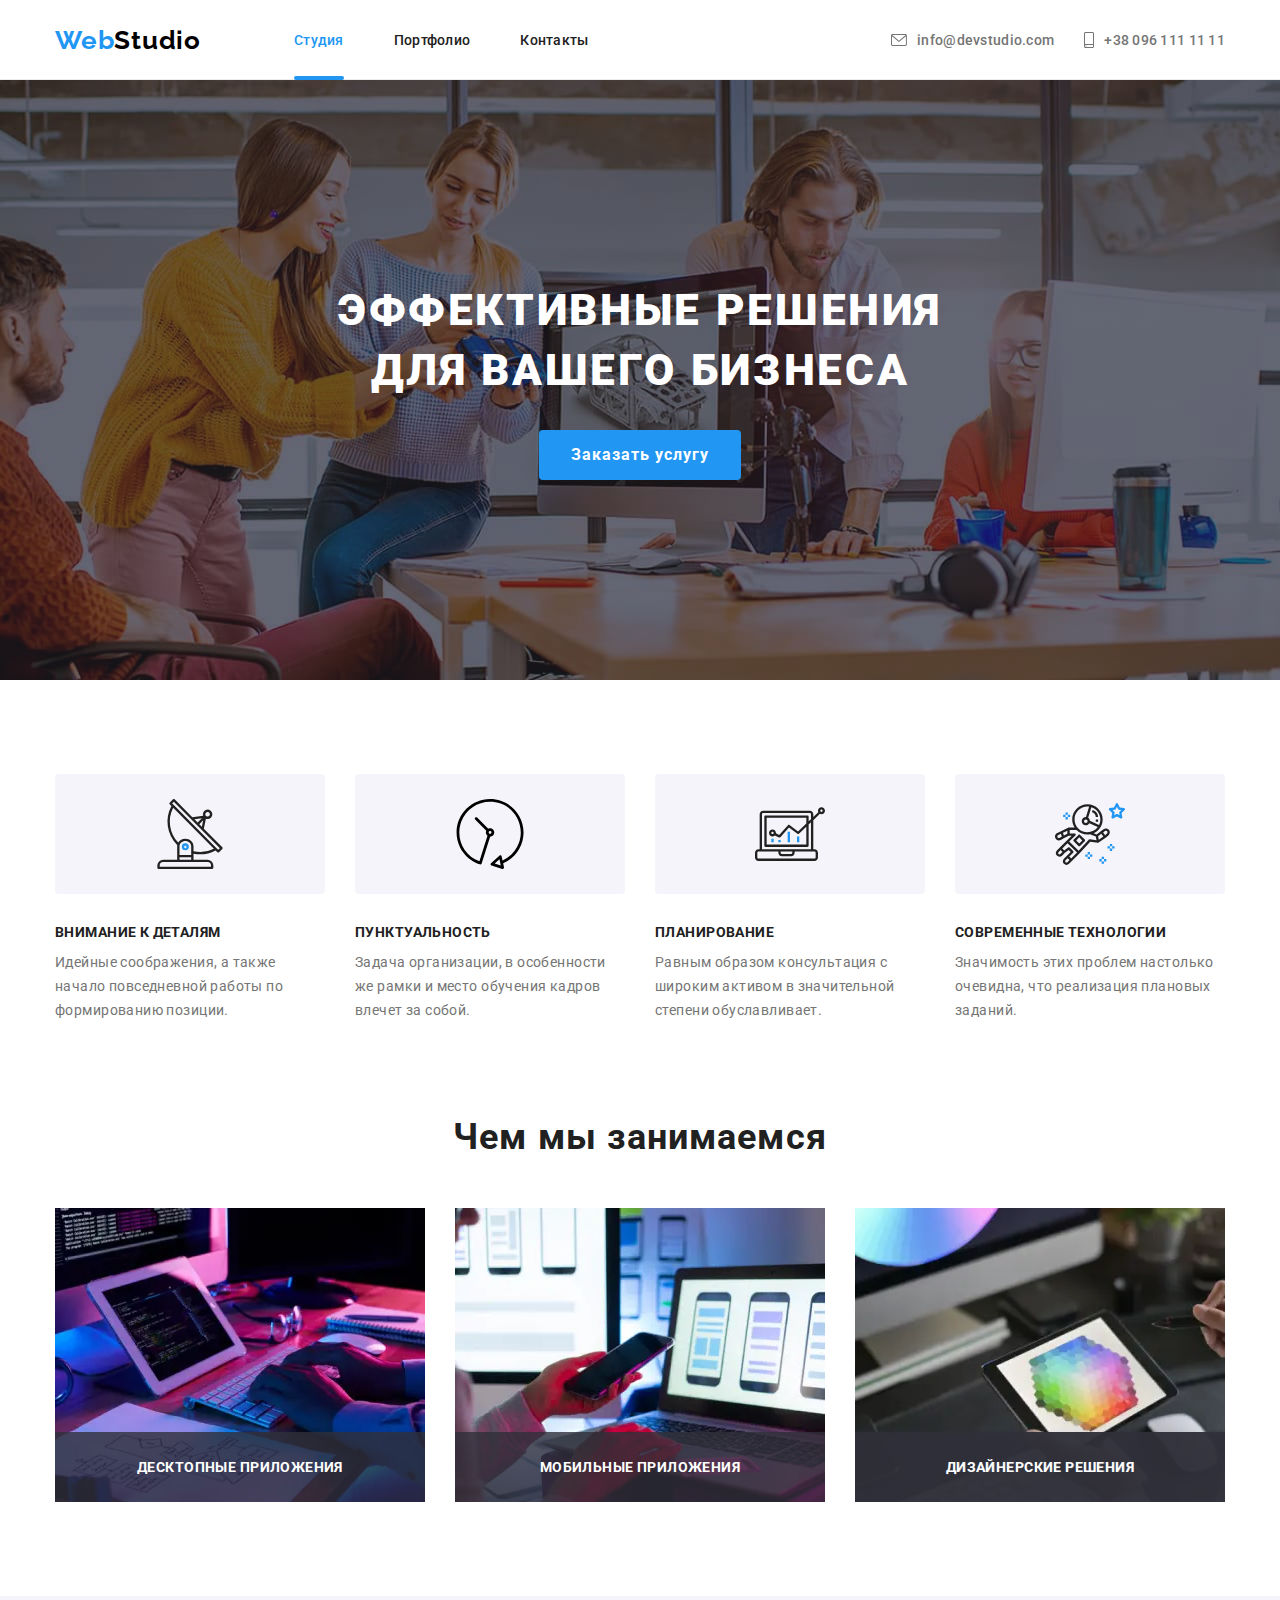
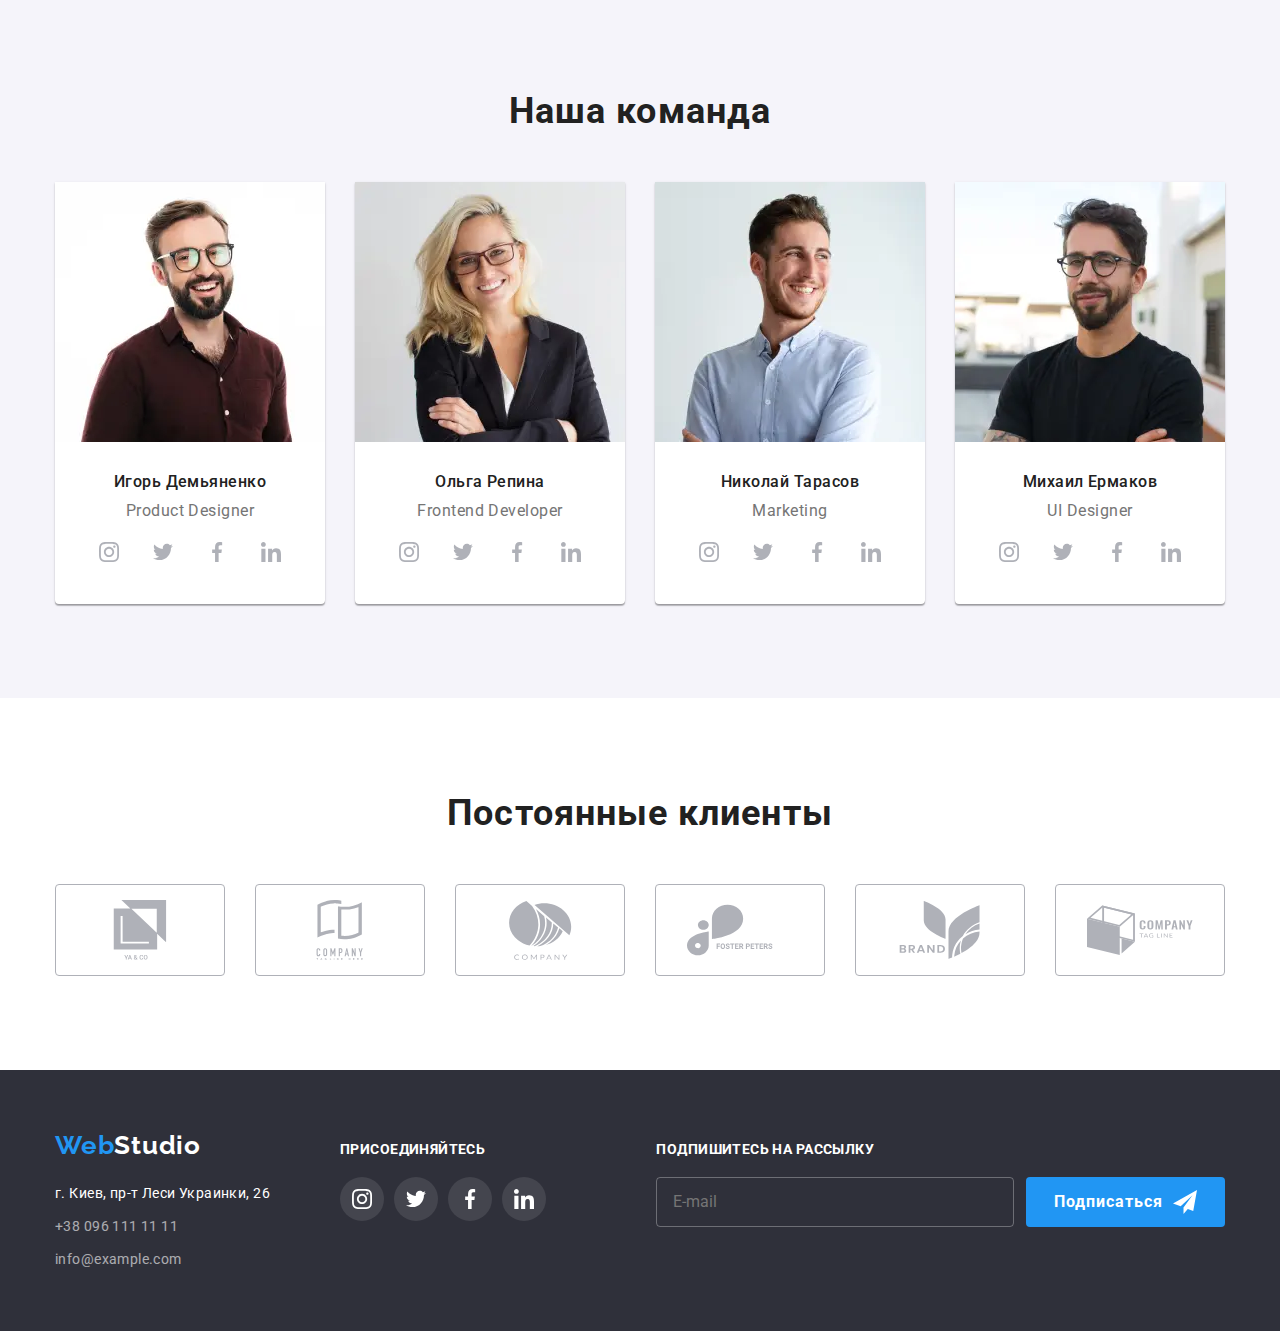
==== commit d01ea0ba: "improve hw-8" ====
--- a/index.html
+++ b/index.html
@@ -162,33 +162,72 @@
           <h2 class="section-title">Чем мы занимаемся</h2>
           <ul class="product-list list">
             <li class="product-list__item">
-              <img
-                class="product-list__img"
-                src="./images/box-1.jpg"
-                alt="процесс разработки"
-                width="370"
-                height="294"
-              />
+              <picture>
+                <source
+                  srcset="
+                    ./images/product-img/desktop-box-1.webp    1x,
+                    ./images/product-img/desktop-box-1@2x.webp 2x
+                  "
+                  type="image/webp"
+                />
+                <source
+                  srcset="
+                    ./images/product-img/desktop-box-1.jpg    1x,
+                    ./images/product-img/desktop-box-1@2x.jpg 2x
+                  "
+                />
+                <img
+                  class="product-list__img"
+                  src="./images/product-img/desktop-box-1.jpg"
+                  alt="процесс разработки"
+                />
+              </picture>
               <h3 class="subtitle product-list__subtitle">Десктопные приложения</h3>
             </li>
             <li class="product-list__item">
-              <img
-                class="product-list__img"
-                src="./images/box-2.jpg"
-                alt="оформление мобильного преложения"
-                width="370"
-                height="294"
-              />
+              <picture>
+                <source
+                  srcset="
+                    ./images/product-img/desktop-box-2.webp    1x,
+                    ./images/product-img/desktop-box-2@2x.webp 2x
+                  "
+                  type="image/webp"
+                />
+                <source
+                  srcset="
+                    ./images/product-img/desktop-box-2.jpg    1x,
+                    ./images/product-img/desktop-box-2@2x.jpg 2x
+                  "
+                />
+                <img
+                  class="product-list__img"
+                  src="./images/product-img/desktop-box-2.jpg"
+                  alt="процесс разработки"
+                />
+              </picture>
               <h3 class="subtitle product-list__subtitle">Мобильные приложения</h3>
             </li>
             <li class="product-list__item">
-              <img
-                class="product-list__img"
-                src="./images/box-3.jpg"
-                alt="палитра цветов на планшете"
-                width="370"
-                height="294"
-              />
+              <picture>
+                <source
+                  srcset="
+                    ./images/product-img/desktop-box-3.webp    1x,
+                    ./images/product-img/desktop-box-3@2x.webp 2x
+                  "
+                  type="image/webp"
+                />
+                <source
+                  srcset="
+                    ./images/product-img/desktop-box-3.jpg    1x,
+                    ./images/product-img/desktop-box-3@2x.jpg 2x
+                  "
+                />
+                <img
+                  class="product-list__img"
+                  src="./images/product-img/desktop-box-3.jpg"
+                  alt="процесс разработки"
+                />
+              </picture>
               <h3 class="subtitle product-list__subtitle">Дизайнерские решения</h3>
             </li>
           </ul>
@@ -222,6 +261,7 @@
                     ./images/employees-photo/tablet-product-designer@2x.webp 2x
                   "
                   media="(min-width: 768px)"
+                  type="image/webp"
                 />
                 <source
                   srcset="
@@ -236,6 +276,7 @@
                     ./images/employees-photo/mobile-product-designer@2x.webp 2x
                   "
                   media="(max-width: 767px)"
+                  type="image/webp"
                 />
                 <source
                   srcset="
@@ -255,28 +296,28 @@
                 <p class="employee-data__position" lang="en">Product Designer</p>
                 <ul class="social-list list">
                   <li class="social-list__item">
-                    <a href="" class="social-list__link social-list__link--primary link">
+                    <a href="" class="social-list__link social-list__link_theme_light link">
                       <svg class="social-list__icon" width="20" height="20">
                         <use href="./images/icons.svg#instagram"></use>
                       </svg>
                     </a>
                   </li>
                   <li class="social-list__item">
-                    <a href="" class="social-list__link social-list__link--primary link">
+                    <a href="" class="social-list__link social-list__link_theme_light link">
                       <svg class="social-list__icon" width="20" height="20">
                         <use href="./images/icons.svg#twitter"></use>
                       </svg>
                     </a>
                   </li>
                   <li class="social-list__item">
-                    <a href="" class="social-list__link social-list__link--primary link">
+                    <a href="" class="social-list__link social-list__link_theme_light link">
                       <svg class="social-list__icon" width="20" height="20">
                         <use href="./images/icons.svg#facebook"></use>
                       </svg>
                     </a>
                   </li>
                   <li class="social-list__item">
-                    <a href="" class="social-list__link social-list__link--primary link">
+                    <a href="" class="social-list__link social-list__link_theme_light link">
                       <svg class="social-list__icon" width="20" height="20">
                         <use href="./images/icons.svg#linkedin"></use>
                       </svg>
@@ -308,6 +349,7 @@
                     ./images/employees-photo/tablet-frontend-developer@2x.webp 2x
                   "
                   media="(min-width: 768px)"
+                  type="image/webp"
                 />
                 <source
                   srcset="
@@ -322,6 +364,7 @@
                     ./images/employees-photo/mobile-frontend-developer@2x.webp 2x
                   "
                   media="(max-width: 767px)"
+                  type="image/webp"
                 />
                 <source
                   srcset="
@@ -341,28 +384,28 @@
                 <p class="employee-data__position">Frontend Developer</p>
                 <ul class="social-list list">
                   <li class="social-list__item">
-                    <a href="" class="social-list__link social-list__link--primary link">
+                    <a href="" class="social-list__link social-list__link_theme_light link">
                       <svg class="social-list__icon" width="20" height="20">
                         <use href="./images/icons.svg#instagram"></use>
                       </svg>
                     </a>
                   </li>
                   <li class="social-list__item">
-                    <a href="" class="social-list__link social-list__link--primary link">
+                    <a href="" class="social-list__link social-list__link_theme_light link">
                       <svg class="social-list__icon" width="20" height="20">
                         <use href="./images/icons.svg#twitter"></use>
                       </svg>
                     </a>
                   </li>
                   <li class="social-list__item">
-                    <a href="" class="social-list__link social-list__link--primary link">
+                    <a href="" class="social-list__link social-list__link_theme_light link">
                       <svg class="social-list__icon" width="20" height="20">
                         <use href="./images/icons.svg#facebook"></use>
                       </svg>
                     </a>
                   </li>
                   <li class="social-list__item">
-                    <a href="" class="social-list__link social-list__link--primary link">
+                    <a href="" class="social-list__link social-list__link_theme_light link">
                       <svg class="social-list__icon" width="20" height="20">
                         <use href="./images/icons.svg#linkedin"></use>
                       </svg>
@@ -394,6 +437,7 @@
                     ./images/employees-photo/tablet-marketing@2x.webp 2x
                   "
                   media="(min-width: 768px)"
+                  type="image/webp"
                 />
                 <source
                   srcset="
@@ -408,6 +452,7 @@
                     ./images/employees-photo/mobile-marketing@2x.webp 2x
                   "
                   media="(max-width: 767px)"
+                  type="image/webp"
                 />
                 <source
                   srcset="
@@ -427,28 +472,28 @@
                 <p class="employee-data__position">Marketing</p>
                 <ul class="social-list list">
                   <li class="social-list__item">
-                    <a href="" class="social-list__link social-list__link--primary link">
+                    <a href="" class="social-list__link social-list__link_theme_light link">
                       <svg class="social-list__icon" width="20" height="20">
                         <use href="./images/icons.svg#instagram"></use>
                       </svg>
                     </a>
                   </li>
                   <li class="social-list__item">
-                    <a href="" class="social-list__link social-list__link--primary link">
+                    <a href="" class="social-list__link social-list__link_theme_light link">
                       <svg class="social-list__icon" width="20" height="20">
                         <use href="./images/icons.svg#twitter"></use>
                       </svg>
                     </a>
                   </li>
                   <li class="social-list__item">
-                    <a href="" class="social-list__link social-list__link--primary link">
+                    <a href="" class="social-list__link social-list__link_theme_light link">
                       <svg class="social-list__icon" width="20" height="20">
                         <use href="./images/icons.svg#facebook"></use>
                       </svg>
                     </a>
                   </li>
                   <li class="social-list__item">
-                    <a href="" class="social-list__link social-list__link--primary link">
+                    <a href="" class="social-list__link social-list__link_theme_light link">
                       <svg class="social-list__icon" width="20" height="20">
                         <use href="./images/icons.svg#linkedin"></use>
                       </svg>
@@ -480,6 +525,7 @@
                     ./images/employees-photo/tablet-ui-designer@2x.webp 2x
                   "
                   media="(min-width: 768px)"
+                  type="image/webp"
                 />
                 <source
                   srcset="
@@ -494,6 +540,7 @@
                     ./images/employees-photo/mobile-ui-designer@2x.webp 2x
                   "
                   media="(max-width: 767px)"
+                  type="image/webp"
                 />
                 <source
                   srcset="
@@ -513,28 +560,28 @@
                 <p class="employee-data__position">UI Designer</p>
                 <ul class="social-list list">
                   <li class="social-list__item">
-                    <a href="" class="social-list__link social-list__link--primary link">
+                    <a href="" class="social-list__link social-list__link_theme_light link">
                       <svg class="social-list__icon" width="20" height="20">
                         <use href="./images/icons.svg#instagram"></use>
                       </svg>
                     </a>
                   </li>
                   <li class="social-list__item">
-                    <a href="" class="social-list__link social-list__link--primary link">
+                    <a href="" class="social-list__link social-list__link_theme_light link">
                       <svg class="social-list__icon" width="20" height="20">
                         <use href="./images/icons.svg#twitter"></use>
                       </svg>
                     </a>
                   </li>
                   <li class="social-list__item">
-                    <a href="" class="social-list__link social-list__link--primary link">
+                    <a href="" class="social-list__link social-list__link_theme_light link">
                       <svg class="social-list__icon" width="20" height="20">
                         <use href="./images/icons.svg#facebook"></use>
                       </svg>
                     </a>
                   </li>
                   <li class="social-list__item">
-                    <a href="" class="social-list__link social-list__link--primary link">
+                    <a href="" class="social-list__link social-list__link_theme_light link">
                       <svg class="social-list__icon" width="20" height="20">
                         <use href="./images/icons.svg#linkedin"></use>
                       </svg>
@@ -632,28 +679,28 @@
           <h3 class="subtitle subtitle__theme_dark footer__subtitle">присоединяйтесь</h3>
           <ul class="social-list list">
             <li class="social-list__item">
-              <a href="" class="social-list__link social-list__link--secondary link">
+              <a href="" class="social-list__link social-list__link_theme_dark link">
                 <svg class="social-list__icon" width="20" height="20">
                   <use href="./images/icons.svg#instagram"></use>
                 </svg>
               </a>
             </li>
             <li class="social-list__item">
-              <a href="" class="social-list__link social-list__link--secondary link">
+              <a href="" class="social-list__link social-list__link_theme_dark link">
                 <svg class="social-list__icon" width="20" height="20">
                   <use href="./images/icons.svg#twitter"></use>
                 </svg>
               </a>
             </li>
             <li class="social-list__item">
-              <a href="" class="social-list__link social-list__link--secondary link">
+              <a href="" class="social-list__link social-list__link_theme_dark link">
                 <svg class="social-list__icon" width="20" height="20">
                   <use href="./images/icons.svg#facebook"></use>
                 </svg>
               </a>
             </li>
             <li class="social-list__item">
-              <a href="" class="social-list__link social-list__link--secondary link">
+              <a href="" class="social-list__link social-list__link_theme_dark link">
                 <svg class="social-list__icon" width="20" height="20">
                   <use href="./images/icons.svg#linkedin"></use>
                 </svg>
--- a/css/main.min.css
+++ b/css/main.min.css
@@ -1,2 +1,2 @@
-:root{--primary-font-family: 'Roboto', sans-serif;--secondary-font-family: 'Raleway', sans-serif;--accent-color: #2196f3;--primary-title-color: #212121;--secondary-title-color: #ffffff;--text-color: #757575;--primary-logo-color: #000000;--secondary-logo-color: #ffffff;--primary-background-color: #ffffff;--secondary-background-color: rgb(47, 48, 58);--opacity-bg: 47, 48, 58;--button-hover: #188ce8;--secondary-main-bg-color: #f5f4fa;--primary-icon-color: #afb1b8;--secondary-icon-color: #ffffff}.visually-hidden{position:absolute;width:1px;height:1px;margin:-1px;border:0;padding:0;white-space:nowrap;-webkit-clip-path:inset(100%);clip-path:inset(100%);clip:rect(0 0 0 0);overflow:hidden}/*! modern-normalize v1.1.0 | MIT License | https://github.com/sindresorhus/modern-normalize */*,::before,::after{-webkit-box-sizing:border-box;box-sizing:border-box}html{line-height:1.15;-webkit-text-size-adjust:100%;-moz-tab-size:4;-o-tab-size:4;tab-size:4}body{margin:0;font-family:system-ui,-apple-system,"Segoe UI",Roboto,Helvetica,Arial,sans-serif,"Apple Color Emoji","Segoe UI Emoji"}hr{height:0;color:inherit}abbr[title]{-webkit-text-decoration:underline dotted;text-decoration:underline dotted}b,strong{font-weight:bolder}code,kbd,samp,pre{font-family:ui-monospace, SFMono-Regular, Consolas, 'Liberation Mono', Menlo, monospace;font-size:1em}small{font-size:80%}sub,sup{font-size:75%;line-height:0;position:relative;vertical-align:baseline}sub{bottom:-0.25em}sup{top:-0.5em}table{text-indent:0;border-color:inherit}button,input,optgroup,select,textarea{font-family:inherit;font-size:100%;line-height:1.15;margin:0}button,select{text-transform:none}button,[type='button'],[type='reset'],[type='submit']{-webkit-appearance:button}::-moz-focus-inner{border-style:none;padding:0}:-moz-focusring{outline:1px dotted ButtonText}:-moz-ui-invalid{box-shadow:none}legend{padding:0}progress{vertical-align:baseline}::-webkit-inner-spin-button,::-webkit-outer-spin-button{height:auto}[type='search']{-webkit-appearance:textfield;outline-offset:-2px}::-webkit-search-decoration{-webkit-appearance:none}::-webkit-file-upload-button{-webkit-appearance:button;font:inherit}summary{display:list-item}.list{list-style:none}.link{text-decoration:none}h1,h2,h3,h4,h5,h6,p{margin-top:0;margin-bottom:0}ul,ol{margin-top:0;margin-bottom:0;padding-left:0}img{display:block;max-width:100%;height:auto}body{margin:0;color:var(--primary-title-color);font-family:var(--primary-font-family)}body.menu-open{overflow:hidden}.section{padding-top:60px;padding-bottom:60px}@media screen and (min-width: 1200px){.section{padding-top:94px;padding-bottom:94px}}.container{padding-right:15px;padding-left:15px}@media screen and (min-width: 480px){.container{width:480px;margin-left:auto;margin-right:auto}}@media screen and (min-width: 768px){.container{width:768px}}@media screen and (min-width: 1200px){.container{width:1200px}}.title{margin-bottom:30px;text-transform:uppercase;color:var(--secondary-title-color);font-weight:900;font-size:26px;line-height:1.61538;letter-spacing:.06em}@media screen and (min-width: 1200px){.title{font-weight:900;font-size:44px;line-height:1.36364;letter-spacing:.06em}}.section-title{margin-bottom:30px;font-weight:700;font-size:28px;line-height:1.17857;letter-spacing:.03em;text-align:center;color:var(--primary-title-color)}@media screen and (min-width: 1200px){.section-title{margin-bottom:50px;font-weight:700;font-size:36px;line-height:1.16667;letter-spacing:.03em}}.subtitle{font-weight:700;font-size:14px;line-height:1.14286;letter-spacing:.03em;text-transform:uppercase}.subtitle__theme_light{color:var(--primary-title-color)}.subtitle__theme_dark{color:var(--secondary-title-color)}.description{font-weight:400;font-size:14px;line-height:1.71429;letter-spacing:.03em;color:var(--text-color)}.header{position:relative;background-color:var(--primery-background-color)}.header::after{content:'';display:block;position:absolute;bottom:0;left:0;width:100%;height:1px;z-index:-1;background-color:#ececec}.header__container{display:-webkit-box;display:-ms-flexbox;display:flex;-webkit-box-pack:justify;-ms-flex-pack:justify;justify-content:space-between;-webkit-box-align:center;-ms-flex-align:center;align-items:center;font-weight:500;font-size:14px;line-height:1.14286;letter-spacing:.02em}@media screen and (max-width: 767px){.header__container{padding-top:10px;padding-bottom:10px}}.header__logo{margin-right:77px}@media screen and (min-width: 1200px){.header__logo{margin-right:93px}}@media screen and (min-width: 768px){.navigation{display:-webkit-box;display:-ms-flexbox;display:flex;-webkit-box-pack:center;-ms-flex-pack:center;justify-content:center;-webkit-box-align:center;-ms-flex-align:center;align-items:center}}.nav-list{display:none}@media screen and (min-width: 768px){.nav-list{display:-webkit-box;display:-ms-flexbox;display:flex}}.nav-list__item:not(:last-child){margin-right:50px}.nav-list__link{position:relative;display:block;padding:32px 0;color:var(--primary-title-color);-webkit-transition:color 250ms cubic-bezier(0.4, 0, 0.2, 1);transition:color 250ms cubic-bezier(0.4, 0, 0.2, 1)}.nav-list__link:hover,.nav-list__link:focus{color:var(--accent-color)}.nav-list__link_current{color:var(--accent-color)}.nav-list__link_current::after{content:'';display:block;position:absolute;bottom:0;left:0;width:100%;height:4px;background-color:var(--accent-color);border-radius:2px}.header__contact-list{display:none}@media screen and (min-width: 768px){.header__contact-list{display:block}}@media screen and (min-width: 1200px){.header__contact-list{display:-webkit-box;display:-ms-flexbox;display:flex;margin-left:auto}}@media screen and (max-width: 1199px){.header__contact-list__item:not(:last-child){margin-bottom:10px}}@media screen and (min-width: 1200px){.header__contact-list__item:not(:last-child){margin-right:30px}}@media screen and (max-width: 1199px){.header__contact-list__link{font-weight:500;font-size:12px;line-height:1.16667;letter-spacing:.02em}}@media screen and (min-width: 1200px){.header__contact-list__link{display:-webkit-box;display:-ms-flexbox;display:flex;-webkit-box-pack:center;-ms-flex-pack:center;justify-content:center;-webkit-box-align:center;-ms-flex-align:center;align-items:center}}.logo{color:var(--accent-color);font-family:var(--secondary-font-family);font-weight:700;font-size:24px;line-height:1.16667;letter-spacing:.03em}@media screen and (min-width: 768px){.logo{font-weight:700;font-size:26px;line-height:1.19231;letter-spacing:.03em}}.logo__theme_light{color:var(--primary-logo-color)}.logo__theme_dark{color:var(--secondary-logo-color)}.contact-list__link_theme_light{color:var(--text-color)}.contact-list__link_theme_dark{color:var(--secondary-title-color);opacity:0.6}.contact-list__link{-webkit-transition:color 250ms cubic-bezier(0.4, 0, 0.2, 1);transition:color 250ms cubic-bezier(0.4, 0, 0.2, 1)}.contact-list__link:hover,.contact-list__link:focus{color:var(--accent-color)}.contact-list__icon{fill:currentColor;margin-right:8px}@media screen and (min-width: 1200px){.contact-list__icon{margin-right:10px}}.mobile-menu{position:absolute;top:0;left:0;width:100%;height:100vh;z-index:999;overflow:auto;opacity:0;visibility:hidden;pointer-events:none;background-color:var(--primary-background-color);-webkit-transition:opacity 250ms cubic-bezier(0.4, 0, 0.2, 1),visibility 250ms cubic-bezier(0.4, 0, 0.2, 1);transition:opacity 250ms cubic-bezier(0.4, 0, 0.2, 1),visibility 250ms cubic-bezier(0.4, 0, 0.2, 1)}.mobile-menu.is-open{opacity:1;visibility:visible;pointer-events:auto}@media screen and (min-width: 768px){.mobile-menu.is-open{display:none}}.mobile-menu__container{position:relative;padding-top:48px;padding-bottom:48px;padding-left:40px}.menu-btn{background-color:transparent;border:none;padding:0;margin:0;line-height:0;cursor:pointer}.menu-btn:hover{fill:var(--accent-color)}@media screen and (min-width: 768px){.menu-btn{display:none}}.menu-btn-close{position:absolute;top:10px;right:15px}.mobile-nav-list{font-weight:500;font-size:40px;line-height:1.175;letter-spacing:.02em;margin-bottom:302px}.mobile-nav-list__item:not(:last-child){margin-bottom:32px}.mobile-nav-list__link{color:inherit}.mobile-nav-list__link_current{color:var(--accent-color);text-shadow:0px 4px 4px rgba(0,0,0,0.25)}.mobile-contats-list{margin-bottom:64px}.mobile-contats-list__item{color:var(--text-color);font-weight:500;font-size:24px;line-height:1.16667;letter-spacing:.02em}.mobile-contats-list__item:first-child{font-weight:500;font-size:34px;line-height:1.17647;letter-spacing:.02em;color:var(--accent-color);margin-bottom:32px}.mobile-contats-list__link{color:inherit}.menu-socials-list{display:-webkit-inline-box;display:-ms-inline-flexbox;display:inline-flex;-ms-flex-wrap:wrap;flex-wrap:wrap}.menu-socials-list__item{position:relative;font-weight:500;font-size:18px;line-height:1.22222;letter-spacing:.02em}.menu-socials-list__item:not(:last-child){margin-right:9px;padding-right:11px;border-right:1px solid rgba(33,33,33,0.2)}.menu-socials-list__link{color:var(--accent-color)}.button{padding:10px 32px;border:none;border-radius:4px;cursor:pointer;font-weight:700;font-size:16px;line-height:1.875;letter-spacing:.06em;color:var(--secondary-title-color);background-color:var(--accent-color);font-family:var(--primary-font-family);-webkit-transition:background-color 250ms cubic-bezier(0.4, 0, 0.2, 1);transition:background-color 250ms cubic-bezier(0.4, 0, 0.2, 1)}.button:hover,.button:focus{background-color:var(--button-hover)}.social-list{display:-webkit-box;display:-ms-flexbox;display:flex;-webkit-box-pack:center;-ms-flex-pack:center;justify-content:center}.social-list__item:not(:last-child){margin-right:10px}.social-list__link{display:-webkit-box;display:-ms-flexbox;display:flex;width:44px;height:44px;background-color:transparent;-webkit-box-pack:center;-ms-flex-pack:center;justify-content:center;-webkit-box-align:center;-ms-flex-align:center;align-items:center;border-radius:50%;-webkit-transition:background-color 250ms cubic-bezier(0.4, 0, 0.2, 1);transition:background-color 250ms cubic-bezier(0.4, 0, 0.2, 1)}.social-list__link--primary{background-color:transparent}.social-list__link--primary:hover,.social-list__link--primary:focus{background-color:var(--accent-color)}.social-list__link--primary:hover .social-list__icon,.social-list__link--primary:focus .social-list__icon{fill:var(--secondary-icon-color)}.social-list__link--secondary{background-color:rgba(255,255,255,0.1)}.social-list__link--secondary:hover,.social-list__link--secondary:focus{background-color:var(--accent-color)}.social-list__icon{fill:var(--primary-icon-color);-webkit-transition:fill 250ms cubic-bezier(0.4, 0, 0.2, 1);transition:fill 250ms cubic-bezier(0.4, 0, 0.2, 1)}.social-list__link--primary:hover .social-list__icon,.social-list__link--primary:hover .social-list__icon{fill:var(--secondary-icon-color)}.social-list__link--secondary .social-list__icon{fill:var(--secondary-icon-color)}.footer{padding-top:60px;padding-bottom:60px;background-color:var(--secondary-background-color)}@media screen and (max-width: 1199px){.footer__container{text-align:center}}@media screen and (min-width: 768px){.footer__container{display:-webkit-box;display:-ms-flexbox;display:flex;-ms-flex-wrap:wrap;flex-wrap:wrap;-webkit-box-align:baseline;-ms-flex-align:baseline;align-items:baseline}}@media screen and (min-width: 768px) and (max-width: 1199px){.footer__container{padding-left:61px}}.footer_logo{display:inline-block;margin-bottom:20px}.address{font-style:normal}.address__description{color:var(--secondary-title-color);margin-bottom:8px}@media screen and (min-width: 1200px){.address__description{margin-bottom:9px}}.address__item:not(:last-child){margin-bottom:8px}@media screen and (min-width: 1200px){.address__item:not(:last-child){margin-bottom:9px}}.address__link{color:rgba(255,255,255,0.6);-webkit-transition:color 250ms cubic-bezier(0.4, 0, 0.2, 1);transition:color 250ms cubic-bezier(0.4, 0, 0.2, 1)}.address__link:hover,.address__link:focus{color:var(--accent-color)}.footer__contact-list__item:not(:last-child){margin-bottom:8px}@media screen and (min-width: 1200px){.footer__contact-list__item:not(:last-child){margin-bottom:9px}}@media screen and (max-width: 1199px){.contacts-container{margin-bottom:60px}}@media screen and (min-width: 768px){.contacts-container{margin-right:165px}}@media screen and (min-width: 1200px){.contacts-container{margin-right:70px}}@media screen and (max-width: 767px){.social-networks{margin-bottom:60px}}@media screen and (min-width: 1200px){.social-networks{margin-right:93px}}.footer__subtitle{margin-bottom:20px}.footer-form-container{margin-left:auto}@media screen and (min-width: 768px) and (max-width: 1199px){.footer-form-container{margin-left:105px}}@media screen and (min-width: 1200px){.footer-form-container{margin-left:auto}}@media screen and (min-width: 1200px){.footer-form{display:-webkit-box;display:-ms-flexbox;display:flex}}.footer-form__field{display:block}@media screen and (max-width: 1199px){.footer-form__field{margin-bottom:20px}}@media screen and (min-width: 767px){.footer-form__field{margin-right:12px;width:450px}}@media screen and (min-width: 1200px){.footer-form__field{margin-right:12px;width:358px}}.footer-form__input{padding-left:16px;width:100%;height:50px;background-color:transparent;border:1px solid rgba(255,255,255,0.3);border-radius:4px;color:#ffffff}.footer-form__input:focus{outline:none}.footer-form__button{display:-webkit-box;display:-ms-flexbox;display:flex;margin-right:auto;margin-left:auto;-webkit-box-pack:center;-ms-flex-pack:center;justify-content:center;-webkit-box-align:center;-ms-flex-align:center;align-items:center;padding-left:28px;padding-right:28px}.button__name{margin-right:10px}.footer-form__button__icon{fill:var(--secondary-icon-color)}.backdrop{position:fixed;top:0;left:0;width:100%;height:100vh;overflow-y:auto;background-color:rgba(0,0,0,0.2);-webkit-transition:opacity 250ms cubic-bezier(0.4, 0, 0.2, 1),visibility 250ms cubic-bezier(0.4, 0, 0.2, 1);transition:opacity 250ms cubic-bezier(0.4, 0, 0.2, 1),visibility 250ms cubic-bezier(0.4, 0, 0.2, 1)}@media screen and (max-height: 796px){.backdrop{padding-top:93px;padding-bottom:94px}}.backdrop.is-hidden{opacity:0;visibility:hidden;pointer-events:none}.modal{position:relative;width:calc(100% - 30px);padding:40px;border-radius:4px;background-color:var(--primary-background-color);-webkit-box-shadow:0px 1px 3px rgba(0,0,0,0.12),0px 1px 1px rgba(0,0,0,0.14),0px 2px 1px rgba(0,0,0,0.2);box-shadow:0px 1px 3px rgba(0,0,0,0.12),0px 1px 1px rgba(0,0,0,0.14),0px 2px 1px rgba(0,0,0,0.2)}@media screen and (max-height: 795px){.modal{margin-right:auto;margin-left:auto}}@media screen and (min-height: 796px){.modal{position:absolute;top:50%;left:50%;-webkit-transform:translate(-50%, -50%);transform:translate(-50%, -50%)}}@media screen and (min-width: 480px){.modal{width:450px}}@media screen and (min-width: 1200px){.modal{width:528px}}.modal-close-btn{display:-webkit-box;display:-ms-flexbox;display:flex;position:absolute;top:8px;right:8px;width:30px;height:30px;-webkit-box-pack:center;-ms-flex-pack:center;justify-content:center;-webkit-box-align:center;-ms-flex-align:center;align-items:center;border-radius:50%;border:1px solid rgba(0,0,0,0.1);background-color:transparent;padding:0;cursor:pointer;-webkit-transition:fill 250ms cubic-bezier(0.4, 0, 0.2, 1);transition:fill 250ms cubic-bezier(0.4, 0, 0.2, 1)}.modal-close-btn:hover,.modal-close-btn:focus{fill:var(--accent-color)}.modal__title{margin-bottom:12px;font-weight:700;font-size:20px;line-height:1.15;letter-spacing:.03em;text-align:center}.contact-form__field{display:block;margin-bottom:10px;font-weight:400;font-size:12px;line-height:1.16667;letter-spacing:.01em;color:var(--text-color)}.contact-form__container{display:block;margin-top:4px;position:relative}.contact-form__input{width:100%;height:40px;padding-left:42px;border:1px solid rgba(33,33,33,0.2);border-radius:4px;-webkit-transition:border-color 250ms cubic-bezier(0.4, 0, 0.2, 1);transition:border-color 250ms cubic-bezier(0.4, 0, 0.2, 1)}.contact-form__input:focus{outline:none;border-color:var(--accent-color)}.contact-form__input:focus+.contact-form__icon{fill:var(--accent-color)}.contact-form__icon{position:absolute;top:50%;left:12px;-webkit-transform:translateY(-50%);transform:translateY(-50%);-webkit-transition:fill 250ms cubic-bezier(0.4, 0, 0.2, 1);transition:fill 250ms cubic-bezier(0.4, 0, 0.2, 1)}.contact-form__input:focus+.contact-form__icon{fill:var(--accent-color)}.contact-form__field_textarea{margin-bottom:20px}.contact-form__input_textarea{height:120px;margin-top:4px;padding:12px 16px;resize:none}.contact-form__input_textarea::-webkit-input-placeholder{font-weight:400;font-size:14px;line-height:1.14;letter-spacing:0.01em;color:rgba(117,117,117,0.5)}.contact-form__input_textarea:-ms-input-placeholder{font-weight:400;font-size:14px;line-height:1.14;letter-spacing:0.01em;color:rgba(117,117,117,0.5)}.contact-form__input_textarea::-ms-input-placeholder{font-weight:400;font-size:14px;line-height:1.14;letter-spacing:0.01em;color:rgba(117,117,117,0.5)}.contact-form__input_textarea::placeholder{font-weight:400;font-size:14px;line-height:1.14;letter-spacing:0.01em;color:rgba(117,117,117,0.5)}.checkbox__field{display:-webkit-box;display:-ms-flexbox;display:flex;-webkit-box-align:center;-ms-flex-align:center;align-items:center;-webkit-box-pack:center;-ms-flex-pack:center;justify-content:center;margin-bottom:30px;padding-top:5px;padding-bottom:4px;font-weight:400;font-size:12px;line-height:1.16667;letter-spacing:.03em}@media screen and (min-width: 1200px){.checkbox__field{font-weight:400;font-size:14px;line-height:1.71429;letter-spacing:.03em}}.checkbox__field::before{content:'';width:16px;height:15px;border:2px solid #000000;border-radius:2px;cursor:pointer;margin-right:8px}.checkbox__input:focus+.checkbox__field::before{border-color:var(--accent-color)}.checkbox__input:checked:focus+.checkbox__field::before{background-color:var(--accent-color);background-image:url(../images/check_tick.svg);background-size:contain;background-origin:border-box;border-color:transparent}.license-link{color:var(--accent-color)}.contact-form .button{display:block;margin:0 auto;padding-left:55px;padding-right:55px}@media screen and (min-width: 768px){.features-list{display:-webkit-box;display:-ms-flexbox;display:flex;-ms-flex-wrap:wrap;flex-wrap:wrap;-webkit-box-pack:justify;-ms-flex-pack:justify;justify-content:space-between;margin:calc(-30px / 2)}}@media screen and (min-width: 768px){.features-list__item{-ms-flex-preferred-size:calc(100% / 2 - 30px);flex-basis:calc(100% / 2 - 30px);margin:calc(30px / 2)}}@media screen and (min-width: 1200px){.features-list__item{-ms-flex-preferred-size:calc(100% / 4 - 30px);flex-basis:calc(100% / 4 - 30px);margin:calc(30px / 2)}}.features-list__item::before{content:'';display:block;height:120px;margin-bottom:30px;border-radius:4px;background-size:70px 70px;background-repeat:no-repeat;background-position:center;background-color:var(--secondary-main-bg-color)}.satellite-dish::before{background-image:url("../images/main-features/satellite-dish.svg")}.watches::before{background-image:url("../images/main-features/watches.svg")}.diagram::before{background-image:url("../images/main-features/diagram.svg")}.astronaut::before{background-image:url("../images/main-features/astronaut.svg")}.features-list__subtitle{margin-bottom:10px}.hero{max-width:1600px;margin-left:auto;margin-right:auto;padding-top:118px;padding-bottom:118px;background-image:-webkit-gradient(linear, left top, right top, from(rgba(var(--opacity-bg), 0.4)), to(rgba(var(--opacity-bg), 0.4))),url(../../images/hero-bg/mobile-hero-bg.jpg);background-image:linear-gradient(to right, rgba(var(--opacity-bg), 0.4), rgba(var(--opacity-bg), 0.4)),url(../../images/hero-bg/mobile-hero-bg.jpg);background-size:cover;background-position:50% 50%;background-repeat:no-repeat;-o-object-fit:fill;object-fit:fill;background-color:#c4c4c4;text-align:center}@media (min-device-pixel-ratio: 2), (-webkit-min-device-pixel-ratio: 2), (min-resolution: 192dpi), (min-resolution: 2dppx){.hero{background-image:-webkit-gradient(linear, left top, right top, from(rgba(var(--opacity-bg), 0.4)), to(rgba(var(--opacity-bg), 0.4))),url(../../images/hero-bg/mobile-hero-bg@2x.jpg);background-image:linear-gradient(to right, rgba(var(--opacity-bg), 0.4), rgba(var(--opacity-bg), 0.4)),url(../../images/hero-bg/mobile-hero-bg@2x.jpg)}}@media screen and (min-width: 481px) and (min-dvice-pixel-retio: 1), screen and (min-width: 481px) and (-webkit-min-device-pixel-ratio: 1), screen and (min-width: 481px) and (min-resolution: 96dpi), screen and (min-width: 481px) and (min-resolution: 1dppx){.hero{background-image:-webkit-gradient(linear, left top, right top, from(rgba(var(--opacity-bg), 0.4)), to(rgba(var(--opacity-bg), 0.4))),url(../../images/hero-bg/tablet-hero-bg.jpg);background-image:linear-gradient(to right, rgba(var(--opacity-bg), 0.4), rgba(var(--opacity-bg), 0.4)),url(../../images/hero-bg/tablet-hero-bg.jpg)}}@media screen and (min-width: 481px) and (min-device-pixel-ratio: 2), screen and (min-width: 481px) and (-webkit-min-device-pixel-ratio: 2), screen and (min-width: 481px) and (min-resolution: 192dpi), screen and (min-width: 481px) and (min-resolution: 2dppx){.hero{background-image:-webkit-gradient(linear, left top, right top, from(rgba(var(--opacity-bg), 0.4)), to(rgba(var(--opacity-bg), 0.4))),url(../../images/hero-bg/tablet-hero-bg@2x.jpg);background-image:linear-gradient(to right, rgba(var(--opacity-bg), 0.4), rgba(var(--opacity-bg), 0.4)),url(../../images/hero-bg/tablet-hero-bg@2x.jpg)}}@media screen and (min-width: 769px){.hero{padding-top:200px;padding-bottom:200px}}@media screen and (min-width: 769px) and (min-dvice-pixel-retio: 1), screen and (min-width: 769px) and (-webkit-min-device-pixel-ratio: 1), screen and (min-width: 769px) and (min-resolution: 96dpi), screen and (min-width: 769px) and (min-resolution: 1dppx){.hero{background-image:-webkit-gradient(linear, left top, right top, from(rgba(var(--opacity-bg), 0.4)), to(rgba(var(--opacity-bg), 0.4))),url(../../images/hero-bg/desktop-hero-bg.jpg);background-image:linear-gradient(to right, rgba(var(--opacity-bg), 0.4), rgba(var(--opacity-bg), 0.4)),url(../../images/hero-bg/desktop-hero-bg.jpg)}}@media screen and (min-width: 769px) and (min-device-pixel-ratio: 2), screen and (min-width: 769px) and (-webkit-min-device-pixel-ratio: 2), screen and (min-width: 769px) and (min-resolution: 192dpi), screen and (min-width: 769px) and (min-resolution: 2dppx){.hero{background-image:-webkit-gradient(linear, left top, right top, from(rgba(var(--opacity-bg), 0.4)), to(rgba(var(--opacity-bg), 0.4))),url(../../images/hero-bg/desktop-hero-bg@2x.jpg);background-image:linear-gradient(to right, rgba(var(--opacity-bg), 0.4), rgba(var(--opacity-bg), 0.4)),url(../../images/hero-bg/desktop-hero-bg@2x.jpg)}}.main-products{padding-top:0}@media screen and (max-width: 1199px){.main-products{display:none}}.product-list{display:-webkit-box;display:-ms-flexbox;display:flex;margin:calc(-30px / 2)}.product-list__item{position:relative;-ms-flex-preferred-size:calc(100% / 3 - 30px);flex-basis:calc(100% / 3 - 30px);margin:calc(30px / 2)}.product-list__subtitle{position:absolute;bottom:0;left:0;display:block;width:100%;padding-top:27px;padding-bottom:27px;text-align:center;background-color:rgba(var(--opacity-bg), 0.8);color:var(--secondary-title-color)}.product-list__img{display:block}.team{background-color:var(--secondary-main-bg-color)}@media screen and (min-width: 768px){.employee-list{display:-webkit-box;display:-ms-flexbox;display:flex;-ms-flex-wrap:wrap;flex-wrap:wrap;margin:calc(-30px / 2)}}.employee-list__item{text-align:center;background-color:var(--primary-background-color);border-radius:0px 0px 4px 4px;-webkit-box-shadow:0px 1px 3px rgba(0,0,0,0.12),0px 1px 1px rgba(0,0,0,0.14),0px 2px 1px rgba(0,0,0,0.2);box-shadow:0px 1px 3px rgba(0,0,0,0.12),0px 1px 1px rgba(0,0,0,0.14),0px 2px 1px rgba(0,0,0,0.2)}@media screen and (max-width: 767px){.employee-list__item:not(:last-child){margin-bottom:30px}}@media screen and (min-width: 768px){.employee-list__item{-ms-flex-preferred-size:calc(100% / 2 - 30px);flex-basis:calc(100% / 2 - 30px);margin:calc(30px / 2)}}@media screen and (min-width: 1200px){.employee-list__item{-ms-flex-preferred-size:calc(100% / 4 - 30px);flex-basis:calc(100% / 4 - 30px);margin:calc(30px / 2)}}.employee-list__img{display:block}.employee-data{padding:30px 32px}.employee-data__name{font-weight:500;font-size:16px;line-height:1.1875;letter-spacing:.03em;margin-bottom:10px}.employee-data__position{font-weight:400;font-size:16px;line-height:1.1875;letter-spacing:.03em;color:var(--text-color);margin-bottom:10px}.client-list{display:-webkit-box;display:-ms-flexbox;display:flex;-ms-flex-wrap:wrap;flex-wrap:wrap;margin:calc(-30px / 2)}.client-list__item{-ms-flex-preferred-size:calc(100% / 2 - 30px);flex-basis:calc(100% / 2 - 30px);margin:calc(30px / 2)}@media screen and (min-width: 768px){.client-list__item{-ms-flex-preferred-size:calc(100% / 3 - 30px);flex-basis:calc(100% / 3 - 30px);margin:calc(30px / 2)}}@media screen and (min-width: 1200px){.client-list__item{-ms-flex-preferred-size:calc(100% / 6 - 30px);flex-basis:calc(100% / 6 - 30px);margin:calc(30px / 2)}}.client-list__link{display:-webkit-box;display:-ms-flexbox;display:flex;-webkit-box-pack:center;-ms-flex-pack:center;justify-content:center;-webkit-box-align:center;-ms-flex-align:center;align-items:center;height:92px;width:100%;border:1px solid var(--primary-icon-color);border-radius:4px;-webkit-transition:border 250ms cubic-bezier(0.4, 0, 0.2, 1);transition:border 250ms cubic-bezier(0.4, 0, 0.2, 1)}.client-list__link:hover,.client-list__link:focus{border-color:var(--accent-color)}.client-list__icon{fill:var(--primary-icon-color);-webkit-transition:fill 250ms cubic-bezier(0.4, 0, 0.2, 1);transition:fill 250ms cubic-bezier(0.4, 0, 0.2, 1)}.client-list__link:hover .client-list__icon,.client-list__link:focus .client-list__icon{fill:var(--accent-color)}.button-list{display:-webkit-box;display:-ms-flexbox;display:flex;-webkit-box-pack:center;-ms-flex-pack:center;justify-content:center;margin-bottom:50px}.button-list__item:not(:last-child){margin-right:8px}.button-list__button{padding-top:6px;padding-right:22px;padding-bottom:6px;padding-left:22px;background-color:#f5f4fa;font-family:var(--primary-font-family);border:none;cursor:pointer;font-weight:500;font-size:16px;line-height:1.625;letter-spacing:.03em;text-align:center;border-radius:4px;-webkit-transition:background-color 250ms cubic-bezier(0.4, 0, 0.2, 1),-webkit-box-shadow 250ms cubic-bezier(0.4, 0, 0.2, 1);transition:background-color 250ms cubic-bezier(0.4, 0, 0.2, 1),-webkit-box-shadow 250ms cubic-bezier(0.4, 0, 0.2, 1);transition:background-color 250ms cubic-bezier(0.4, 0, 0.2, 1),box-shadow 250ms cubic-bezier(0.4, 0, 0.2, 1);transition:background-color 250ms cubic-bezier(0.4, 0, 0.2, 1),box-shadow 250ms cubic-bezier(0.4, 0, 0.2, 1),-webkit-box-shadow 250ms cubic-bezier(0.4, 0, 0.2, 1)}.button-list__button:hover,.button-list__button:focus{background-color:var(--accent-color);color:var(--secondary-title-color);-webkit-box-shadow:0px 3px 1px rgba(0,0,0,0.1),0px 1px 2px rgba(0,0,0,0.08),0px 2px 2px rgba(0,0,0,0.12);box-shadow:0px 3px 1px rgba(0,0,0,0.1),0px 1px 2px rgba(0,0,0,0.08),0px 2px 2px rgba(0,0,0,0.12)}.portfolio-list{display:-webkit-box;display:-ms-flexbox;display:flex;-ms-flex-wrap:wrap;flex-wrap:wrap;margin:calc(-30px / 2)}@media screen and (max-width: 767px){.portfolio-list__item:not(:last-child){margin-bottom:30px}}@media screen and (min-width: 768px){.portfolio-list__item{-ms-flex-preferred-size:calc(100% / 2 - 30px);flex-basis:calc(100% / 2 - 30px);margin:calc(30px / 2)}}@media screen and (min-width: 1200px){.portfolio-list__item{-ms-flex-preferred-size:calc(100% / 3 - 30px);flex-basis:calc(100% / 3 - 30px);margin:calc(30px / 2)}}.portfolio-list__link{display:block;color:inherit;-webkit-transition:-webkit-box-shadow 250ms cubic-bezier(0.4, 0, 0.2, 1);transition:-webkit-box-shadow 250ms cubic-bezier(0.4, 0, 0.2, 1);transition:box-shadow 250ms cubic-bezier(0.4, 0, 0.2, 1);transition:box-shadow 250ms cubic-bezier(0.4, 0, 0.2, 1), -webkit-box-shadow 250ms cubic-bezier(0.4, 0, 0.2, 1)}.portfolio-list__link:hover{-webkit-box-shadow:0px 1px 1px rgba(0,0,0,0.12),0px 4px 4px rgba(0,0,0,0.06),1px 4px 6px rgba(0,0,0,0.16);box-shadow:0px 1px 1px rgba(0,0,0,0.12),0px 4px 4px rgba(0,0,0,0.06),1px 4px 6px rgba(0,0,0,0.16)}.overlay{position:relative;overflow:hidden}.overlay__description{position:absolute;top:0;left:0;width:100%;height:100%;overflow:auto;padding:63px 24px;background-color:rgba(33,150,243,0.9);color:var(--secondary-title-color);font-weight:400;font-size:18px;line-height:1.55556;letter-spacing:.03em;-webkit-transform:translateY(100%);transform:translateY(100%);-webkit-transition:-webkit-transform 250ms cubic-bezier(0.4, 0, 0.2, 1);transition:-webkit-transform 250ms cubic-bezier(0.4, 0, 0.2, 1);transition:transform 250ms cubic-bezier(0.4, 0, 0.2, 1);transition:transform 250ms cubic-bezier(0.4, 0, 0.2, 1), -webkit-transform 250ms cubic-bezier(0.4, 0, 0.2, 1)}.portfolio-list__link:hover .overlay__description,.portfolio-list__link:focus .overlay__description{-webkit-transform:translateY(0);transform:translateY(0)}.overlay__img{display:block}.meta-data{padding:20px 24px;border:1px solid #eeeeee;border-top:0;background-color:var(--primery-background-color)}.meta-data__name{font-weight:700;font-size:18px;line-height:2;letter-spacing:.06em}.meta-data__type{color:var(--text-color);font-weight:400;font-size:16px;line-height:1.875;letter-spacing:.03em}
+:root{--primary-font-family: 'Roboto', sans-serif;--secondary-font-family: 'Raleway', sans-serif;--accent-color: #2196f3;--primary-title-color: #212121;--secondary-title-color: #ffffff;--text-color: #757575;--primary-logo-color: #000000;--secondary-logo-color: #ffffff;--primary-background-color: #ffffff;--secondary-background-color: rgb(47, 48, 58);--opacity-bg: 47, 48, 58;--button-hover: #188ce8;--secondary-main-bg-color: #f5f4fa;--primary-icon-color: #afb1b8;--secondary-icon-color: #ffffff}.visually-hidden{position:absolute;width:1px;height:1px;margin:-1px;border:0;padding:0;white-space:nowrap;-webkit-clip-path:inset(100%);clip-path:inset(100%);clip:rect(0 0 0 0);overflow:hidden}/*! modern-normalize v1.1.0 | MIT License | https://github.com/sindresorhus/modern-normalize */*,::before,::after{-webkit-box-sizing:border-box;box-sizing:border-box}html{line-height:1.15;-webkit-text-size-adjust:100%;-moz-tab-size:4;-o-tab-size:4;tab-size:4}body{margin:0;font-family:system-ui,-apple-system,"Segoe UI",Roboto,Helvetica,Arial,sans-serif,"Apple Color Emoji","Segoe UI Emoji"}hr{height:0;color:inherit}abbr[title]{-webkit-text-decoration:underline dotted;text-decoration:underline dotted}b,strong{font-weight:bolder}code,kbd,samp,pre{font-family:ui-monospace, SFMono-Regular, Consolas, 'Liberation Mono', Menlo, monospace;font-size:1em}small{font-size:80%}sub,sup{font-size:75%;line-height:0;position:relative;vertical-align:baseline}sub{bottom:-0.25em}sup{top:-0.5em}table{text-indent:0;border-color:inherit}button,input,optgroup,select,textarea{font-family:inherit;font-size:100%;line-height:1.15;margin:0}button,select{text-transform:none}button,[type='button'],[type='reset'],[type='submit']{-webkit-appearance:button}::-moz-focus-inner{border-style:none;padding:0}:-moz-focusring{outline:1px dotted ButtonText}:-moz-ui-invalid{box-shadow:none}legend{padding:0}progress{vertical-align:baseline}::-webkit-inner-spin-button,::-webkit-outer-spin-button{height:auto}[type='search']{-webkit-appearance:textfield;outline-offset:-2px}::-webkit-search-decoration{-webkit-appearance:none}::-webkit-file-upload-button{-webkit-appearance:button;font:inherit}summary{display:list-item}.list{list-style:none}.link{text-decoration:none}h1,h2,h3,h4,h5,h6,p{margin-top:0;margin-bottom:0}ul,ol{margin-top:0;margin-bottom:0;padding-left:0}img{display:block;max-width:100%;height:auto}body{margin:0;color:var(--primary-title-color);font-family:var(--primary-font-family)}body.menu-open{overflow:hidden}.section{padding-top:60px;padding-bottom:60px}@media screen and (min-width: 1200px){.section{padding-top:94px;padding-bottom:94px}}.container{padding-right:15px;padding-left:15px}@media screen and (min-width: 480px){.container{width:480px;margin-left:auto;margin-right:auto}}@media screen and (min-width: 768px){.container{width:768px}}@media screen and (min-width: 1200px){.container{width:1200px}}.title{margin-bottom:30px;text-transform:uppercase;color:var(--secondary-title-color);font-weight:900;font-size:26px;line-height:1.61538;letter-spacing:.06em}@media screen and (min-width: 1200px){.title{font-weight:900;font-size:44px;line-height:1.36364;letter-spacing:.06em}}.section-title{margin-bottom:30px;font-weight:700;font-size:28px;line-height:1.17857;letter-spacing:.03em;text-align:center;color:var(--primary-title-color)}@media screen and (min-width: 1200px){.section-title{margin-bottom:50px;font-weight:700;font-size:36px;line-height:1.16667;letter-spacing:.03em}}.subtitle{font-weight:700;font-size:14px;line-height:1.14286;letter-spacing:.03em;text-transform:uppercase}.subtitle__theme_light{color:var(--primary-title-color)}.subtitle__theme_dark{color:var(--secondary-title-color)}.description{font-weight:400;font-size:14px;line-height:1.71429;letter-spacing:.03em;color:var(--text-color)}.header{position:relative;background-color:var(--primery-background-color)}.header::after{content:'';display:block;position:absolute;bottom:0;left:0;width:100%;height:1px;z-index:-1;background-color:#ececec}.header__container{display:-webkit-box;display:-ms-flexbox;display:flex;-webkit-box-pack:justify;-ms-flex-pack:justify;justify-content:space-between;-webkit-box-align:center;-ms-flex-align:center;align-items:center;font-weight:500;font-size:14px;line-height:1.14286;letter-spacing:.02em}@media screen and (max-width: 767px){.header__container{padding-top:10px;padding-bottom:10px}}.header__logo{margin-right:77px}@media screen and (min-width: 1200px){.header__logo{margin-right:93px}}@media screen and (min-width: 768px){.navigation{display:-webkit-box;display:-ms-flexbox;display:flex;-webkit-box-pack:center;-ms-flex-pack:center;justify-content:center;-webkit-box-align:center;-ms-flex-align:center;align-items:center}}.nav-list{display:none}@media screen and (min-width: 768px){.nav-list{display:-webkit-box;display:-ms-flexbox;display:flex}}.nav-list__item:not(:last-child){margin-right:50px}.nav-list__link{position:relative;display:block;padding:32px 0;color:var(--primary-title-color);-webkit-transition:color 250ms cubic-bezier(0.4, 0, 0.2, 1);transition:color 250ms cubic-bezier(0.4, 0, 0.2, 1)}.nav-list__link:hover,.nav-list__link:focus{color:var(--accent-color)}.nav-list__link_current{color:var(--accent-color)}.nav-list__link_current::after{content:'';display:block;position:absolute;bottom:0;left:0;width:100%;height:4px;background-color:var(--accent-color);border-radius:2px}.header__contact-list{display:none}@media screen and (min-width: 768px){.header__contact-list{display:block}}@media screen and (min-width: 1200px){.header__contact-list{display:-webkit-box;display:-ms-flexbox;display:flex;margin-left:auto}}@media screen and (max-width: 1199px){.header__contact-list__item:not(:last-child){margin-bottom:10px}}@media screen and (min-width: 1200px){.header__contact-list__item:not(:last-child){margin-right:30px}}@media screen and (max-width: 1199px){.header__contact-list__link{font-weight:500;font-size:12px;line-height:1.16667;letter-spacing:.02em}}@media screen and (min-width: 768px){.header__contact-list__link{display:-webkit-box;display:-ms-flexbox;display:flex;-webkit-box-align:center;-ms-flex-align:center;align-items:center}}.logo{color:var(--accent-color);font-family:var(--secondary-font-family);font-weight:700;font-size:24px;line-height:1.16667;letter-spacing:.03em}@media screen and (min-width: 768px){.logo{font-weight:700;font-size:26px;line-height:1.19231;letter-spacing:.03em}}.logo__theme_light{color:var(--primary-logo-color)}.logo__theme_dark{color:var(--secondary-logo-color)}.contact-list__link_theme_light{color:var(--text-color)}.contact-list__link_theme_dark{color:var(--secondary-title-color);opacity:0.6}.contact-list__link{-webkit-transition:color 250ms cubic-bezier(0.4, 0, 0.2, 1);transition:color 250ms cubic-bezier(0.4, 0, 0.2, 1)}.contact-list__link:hover,.contact-list__link:focus{color:var(--accent-color)}.contact-list__icon{fill:currentColor;margin-right:8px}@media screen and (min-width: 1200px){.contact-list__icon{margin-right:10px}}.mobile-menu{position:absolute;top:0;left:0;width:100%;height:100vh;z-index:999;overflow:auto;opacity:0;visibility:hidden;pointer-events:none;background-color:var(--primary-background-color);-webkit-transition:opacity 250ms cubic-bezier(0.4, 0, 0.2, 1),visibility 250ms cubic-bezier(0.4, 0, 0.2, 1);transition:opacity 250ms cubic-bezier(0.4, 0, 0.2, 1),visibility 250ms cubic-bezier(0.4, 0, 0.2, 1)}.mobile-menu.is-open{opacity:1;visibility:visible;pointer-events:auto}@media screen and (min-width: 768px){.mobile-menu.is-open{display:none}}.mobile-menu__container{position:relative;padding-top:48px;padding-bottom:48px;padding-left:40px}.menu-btn{background-color:transparent;border:none;padding:0;margin:0;line-height:0;cursor:pointer}.menu-btn:hover{fill:var(--accent-color)}@media screen and (min-width: 768px){.menu-btn{display:none}}.menu-btn-close{position:absolute;top:10px;right:15px}.mobile-nav-list{font-weight:500;font-size:40px;line-height:1.175;letter-spacing:.02em;margin-bottom:302px}.mobile-nav-list__item:not(:last-child){margin-bottom:32px}.mobile-nav-list__link{color:inherit}.mobile-nav-list__link_current{color:var(--accent-color);text-shadow:0px 4px 4px rgba(0,0,0,0.25)}.mobile-contats-list{margin-bottom:64px}.mobile-contats-list__item{color:var(--text-color);font-weight:500;font-size:24px;line-height:1.16667;letter-spacing:.02em}.mobile-contats-list__item:first-child{font-weight:500;font-size:34px;line-height:1.17647;letter-spacing:.02em;color:var(--accent-color);margin-bottom:32px}.mobile-contats-list__link{color:inherit}.menu-socials-list{display:-webkit-inline-box;display:-ms-inline-flexbox;display:inline-flex;-ms-flex-wrap:wrap;flex-wrap:wrap}.menu-socials-list__item{position:relative;font-weight:500;font-size:18px;line-height:1.22222;letter-spacing:.02em}.menu-socials-list__item:not(:last-child){margin-right:9px;padding-right:11px;border-right:1px solid rgba(33,33,33,0.2)}.menu-socials-list__link{color:var(--accent-color)}.button{padding:10px 32px;border:none;border-radius:4px;cursor:pointer;font-weight:700;font-size:16px;line-height:1.875;letter-spacing:.06em;color:var(--secondary-title-color);background-color:var(--accent-color);font-family:var(--primary-font-family);-webkit-transition:background-color 250ms cubic-bezier(0.4, 0, 0.2, 1);transition:background-color 250ms cubic-bezier(0.4, 0, 0.2, 1)}.button:hover,.button:focus{background-color:var(--button-hover)}.social-list{display:-webkit-box;display:-ms-flexbox;display:flex;-webkit-box-pack:center;-ms-flex-pack:center;justify-content:center}.social-list__item:not(:last-child){margin-right:10px}.social-list__link{display:-webkit-box;display:-ms-flexbox;display:flex;width:44px;height:44px;background-color:transparent;-webkit-box-pack:center;-ms-flex-pack:center;justify-content:center;-webkit-box-align:center;-ms-flex-align:center;align-items:center;border-radius:50%;-webkit-transition:background-color 250ms cubic-bezier(0.4, 0, 0.2, 1);transition:background-color 250ms cubic-bezier(0.4, 0, 0.2, 1)}.social-list__link_theme_light{background-color:transparent}.social-list__link_theme_light:hover,.social-list__link_theme_light:focus{background-color:var(--accent-color)}.social-list__link_theme_light:hover .social-list__icon,.social-list__link_theme_light:focus .social-list__icon{fill:var(--secondary-icon-color)}.social-list__link_theme_dark{background-color:rgba(255,255,255,0.1)}.social-list__link_theme_dark:hover,.social-list__link_theme_dark:focus{background-color:var(--accent-color)}.social-list__icon{fill:var(--primary-icon-color);-webkit-transition:fill 250ms cubic-bezier(0.4, 0, 0.2, 1);transition:fill 250ms cubic-bezier(0.4, 0, 0.2, 1)}.social-list__link--primary:hover .social-list__icon,.social-list__link--primary:hover .social-list__icon{fill:var(--secondary-icon-color)}.social-list__link_theme_dark .social-list__icon{fill:var(--secondary-icon-color)}.footer{padding-top:60px;padding-bottom:60px;background-color:var(--secondary-background-color)}@media screen and (max-width: 1199px){.footer__container{text-align:center}}@media screen and (min-width: 768px){.footer__container{display:-webkit-box;display:-ms-flexbox;display:flex;-ms-flex-wrap:wrap;flex-wrap:wrap;-webkit-box-align:baseline;-ms-flex-align:baseline;align-items:baseline}}@media screen and (min-width: 768px) and (max-width: 1199px){.footer__container{padding-left:61px}}.footer_logo{display:inline-block;margin-bottom:20px}.address{font-style:normal}.address__description{color:var(--secondary-title-color);margin-bottom:8px}@media screen and (min-width: 1200px){.address__description{margin-bottom:9px}}.address__item:not(:last-child){margin-bottom:8px}@media screen and (min-width: 1200px){.address__item:not(:last-child){margin-bottom:9px}}.footer__contact-list__item:not(:last-child){margin-bottom:8px}@media screen and (min-width: 1200px){.footer__contact-list__item:not(:last-child){margin-bottom:9px}}@media screen and (max-width: 1199px){.contacts-container{margin-bottom:60px}}@media screen and (min-width: 768px){.contacts-container{margin-right:165px}}@media screen and (min-width: 1200px){.contacts-container{margin-right:70px}}@media screen and (max-width: 767px){.social-networks{margin-bottom:60px}}.footer__subtitle{margin-bottom:20px}@media screen and (min-width: 768px) and (max-width: 1199px){.footer-form-container{margin-left:105px}}@media screen and (min-width: 1200px){.footer-form-container{margin-left:auto}}@media screen and (min-width: 1200px){.footer-form{display:-webkit-box;display:-ms-flexbox;display:flex}}.footer-form__field{display:block}@media screen and (max-width: 1199px){.footer-form__field{margin-bottom:20px}}@media screen and (min-width: 767px){.footer-form__field{margin-right:12px;width:450px}}@media screen and (min-width: 1200px){.footer-form__field{margin-right:12px;width:358px}}.footer-form__input{padding-left:16px;width:100%;height:50px;background-color:transparent;border:1px solid rgba(255,255,255,0.3);border-radius:4px;color:#ffffff}.footer-form__input:focus{outline:none}.footer-form__button{display:-webkit-box;display:-ms-flexbox;display:flex;margin-right:auto;margin-left:auto;-webkit-box-pack:center;-ms-flex-pack:center;justify-content:center;-webkit-box-align:center;-ms-flex-align:center;align-items:center;padding-left:28px;padding-right:28px}.button__name{margin-right:10px}.footer-form__button__icon{fill:var(--secondary-icon-color)}.backdrop{position:fixed;top:0;left:0;width:100%;height:100vh;overflow-y:auto;background-color:rgba(0,0,0,0.2);-webkit-transition:opacity 250ms cubic-bezier(0.4, 0, 0.2, 1),visibility 250ms cubic-bezier(0.4, 0, 0.2, 1);transition:opacity 250ms cubic-bezier(0.4, 0, 0.2, 1),visibility 250ms cubic-bezier(0.4, 0, 0.2, 1)}@media screen and (max-height: 796px){.backdrop{padding-top:93px;padding-bottom:94px}}.backdrop.is-hidden{opacity:0;visibility:hidden;pointer-events:none}.modal{position:relative;width:calc(100% - 30px);padding:40px;border-radius:4px;background-color:var(--primary-background-color);-webkit-box-shadow:0px 1px 3px rgba(0,0,0,0.12),0px 1px 1px rgba(0,0,0,0.14),0px 2px 1px rgba(0,0,0,0.2);box-shadow:0px 1px 3px rgba(0,0,0,0.12),0px 1px 1px rgba(0,0,0,0.14),0px 2px 1px rgba(0,0,0,0.2)}@media screen and (max-height: 795px){.modal{margin-right:auto;margin-left:auto}}@media screen and (min-height: 796px){.modal{position:absolute;top:50%;left:50%;-webkit-transform:translate(-50%, -50%);transform:translate(-50%, -50%)}}@media screen and (min-width: 480px){.modal{width:450px}}@media screen and (min-width: 1200px){.modal{width:528px}}.modal-close-btn{display:-webkit-box;display:-ms-flexbox;display:flex;position:absolute;top:8px;right:8px;width:30px;height:30px;-webkit-box-pack:center;-ms-flex-pack:center;justify-content:center;-webkit-box-align:center;-ms-flex-align:center;align-items:center;border-radius:50%;border:1px solid rgba(0,0,0,0.1);background-color:transparent;padding:0;cursor:pointer;-webkit-transition:fill 250ms cubic-bezier(0.4, 0, 0.2, 1);transition:fill 250ms cubic-bezier(0.4, 0, 0.2, 1)}.modal-close-btn:hover,.modal-close-btn:focus{fill:var(--accent-color)}.modal__title{margin-bottom:12px;font-weight:700;font-size:20px;line-height:1.5;letter-spacing:.03em;text-align:center}@media screen and (min-width: 1200px){.modal__title{font-weight:700;font-size:20px;line-height:1.15;letter-spacing:.03em}}.contact-form__field{display:block;margin-bottom:10px;font-weight:400;font-size:12px;line-height:1.16667;letter-spacing:.01em;color:var(--text-color)}.contact-form__container{display:block;margin-top:4px;position:relative}.contact-form__input{width:100%;height:40px;padding-left:42px;border:1px solid rgba(33,33,33,0.2);border-radius:4px;-webkit-transition:border-color 250ms cubic-bezier(0.4, 0, 0.2, 1);transition:border-color 250ms cubic-bezier(0.4, 0, 0.2, 1)}.contact-form__input:focus{outline:none;border-color:var(--accent-color)}.contact-form__input:focus+.contact-form__icon{fill:var(--accent-color)}.contact-form__icon{position:absolute;top:50%;left:12px;-webkit-transform:translateY(-50%);transform:translateY(-50%);-webkit-transition:fill 250ms cubic-bezier(0.4, 0, 0.2, 1);transition:fill 250ms cubic-bezier(0.4, 0, 0.2, 1)}.contact-form__input:focus+.contact-form__icon{fill:var(--accent-color)}.contact-form__field_textarea{margin-bottom:20px}.contact-form__input_textarea{height:120px;margin-top:4px;padding:12px 16px;resize:none}.contact-form__input_textarea::-webkit-input-placeholder{font-weight:400;font-size:14px;line-height:1.14;letter-spacing:0.01em;color:rgba(117,117,117,0.5)}.contact-form__input_textarea:-ms-input-placeholder{font-weight:400;font-size:14px;line-height:1.14;letter-spacing:0.01em;color:rgba(117,117,117,0.5)}.contact-form__input_textarea::-ms-input-placeholder{font-weight:400;font-size:14px;line-height:1.14;letter-spacing:0.01em;color:rgba(117,117,117,0.5)}.contact-form__input_textarea::placeholder{font-weight:400;font-size:14px;line-height:1.14;letter-spacing:0.01em;color:rgba(117,117,117,0.5)}.checkbox__field{display:-webkit-box;display:-ms-flexbox;display:flex;-webkit-box-align:center;-ms-flex-align:center;align-items:center;-webkit-box-pack:center;-ms-flex-pack:center;justify-content:center;margin-bottom:30px;padding-top:5px;padding-bottom:4px;font-weight:400;font-size:12px;line-height:1.16667;letter-spacing:.03em}@media screen and (min-width: 1200px){.checkbox__field{font-weight:400;font-size:14px;line-height:1.71429;letter-spacing:.03em}}.checkbox__field::before{content:'';width:16px;height:15px;border:2px solid #000000;border-radius:2px;cursor:pointer;margin-right:8px}.checkbox__input:focus+.checkbox__field::before{border-color:var(--accent-color)}.checkbox__input:checked:focus+.checkbox__field::before{background-color:var(--accent-color);background-image:url(../images/check_tick.svg);background-size:contain;background-origin:border-box;border-color:transparent}.license-link{color:var(--accent-color)}.contact-form .button{display:block;margin:0 auto;padding-left:55px;padding-right:55px}@media screen and (min-width: 768px){.features-list{display:-webkit-box;display:-ms-flexbox;display:flex;-ms-flex-wrap:wrap;flex-wrap:wrap;-webkit-box-pack:justify;-ms-flex-pack:justify;justify-content:space-between;margin:calc(-30px / 2)}}@media screen and (min-width: 768px){.features-list__item{-ms-flex-preferred-size:calc(100% / 2 - 30px);flex-basis:calc(100% / 2 - 30px);margin:calc(30px / 2)}}@media screen and (min-width: 1200px){.features-list__item{-ms-flex-preferred-size:calc(100% / 4 - 30px);flex-basis:calc(100% / 4 - 30px);margin:calc(30px / 2)}}.features-list__item::before{content:'';display:block;height:120px;margin-bottom:30px;border-radius:4px;background-size:70px 70px;background-repeat:no-repeat;background-position:center;background-color:var(--secondary-main-bg-color)}.satellite-dish::before{background-image:url("../images/main-features/satellite-dish.svg")}.watches::before{background-image:url("../images/main-features/watches.svg")}.diagram::before{background-image:url("../images/main-features/diagram.svg")}.astronaut::before{background-image:url("../images/main-features/astronaut.svg")}.features-list__subtitle{margin-bottom:10px}.hero{max-width:1600px;margin-left:auto;margin-right:auto;padding-top:118px;padding-bottom:118px;background-image:-webkit-gradient(linear, left top, right top, from(rgba(var(--opacity-bg), 0.4)), to(rgba(var(--opacity-bg), 0.4))),url(../images/hero-bg/mobile-hero-bg.jpg);background-image:linear-gradient(to right, rgba(var(--opacity-bg), 0.4), rgba(var(--opacity-bg), 0.4)),url(../images/hero-bg/mobile-hero-bg.jpg);background-size:cover;background-position:50% 50%;background-repeat:no-repeat;-o-object-fit:fill;object-fit:fill;background-color:#c4c4c4;text-align:center}@media (min-device-pixel-ratio: 2), (-webkit-min-device-pixel-ratio: 2), (min-resolution: 192dpi), (min-resolution: 2dppx){.hero{background-image:-webkit-gradient(linear, left top, right top, from(rgba(var(--opacity-bg), 0.4)), to(rgba(var(--opacity-bg), 0.4))),url(../images/hero-bg/mobile-hero-bg@2x.jpg);background-image:linear-gradient(to right, rgba(var(--opacity-bg), 0.4), rgba(var(--opacity-bg), 0.4)),url(../images/hero-bg/mobile-hero-bg@2x.jpg)}}@media screen and (min-width: 481px) and (min-dvice-pixel-retio: 1), screen and (min-width: 481px) and (-webkit-min-device-pixel-ratio: 1), screen and (min-width: 481px) and (min-resolution: 96dpi), screen and (min-width: 481px) and (min-resolution: 1dppx){.hero{background-image:-webkit-gradient(linear, left top, right top, from(rgba(var(--opacity-bg), 0.4)), to(rgba(var(--opacity-bg), 0.4))),url(../images/hero-bg/tablet-hero-bg.jpg);background-image:linear-gradient(to right, rgba(var(--opacity-bg), 0.4), rgba(var(--opacity-bg), 0.4)),url(../images/hero-bg/tablet-hero-bg.jpg)}}@media screen and (min-width: 481px) and (min-device-pixel-ratio: 2), screen and (min-width: 481px) and (-webkit-min-device-pixel-ratio: 2), screen and (min-width: 481px) and (min-resolution: 192dpi), screen and (min-width: 481px) and (min-resolution: 2dppx){.hero{background-image:-webkit-gradient(linear, left top, right top, from(rgba(var(--opacity-bg), 0.4)), to(rgba(var(--opacity-bg), 0.4))),url(../images/hero-bg/tablet-hero-bg@2x.jpg);background-image:linear-gradient(to right, rgba(var(--opacity-bg), 0.4), rgba(var(--opacity-bg), 0.4)),url(../images/hero-bg/tablet-hero-bg@2x.jpg)}}@media screen and (min-width: 769px){.hero{padding-top:200px;padding-bottom:200px}}@media screen and (min-width: 769px) and (min-dvice-pixel-retio: 1), screen and (min-width: 769px) and (-webkit-min-device-pixel-ratio: 1), screen and (min-width: 769px) and (min-resolution: 96dpi), screen and (min-width: 769px) and (min-resolution: 1dppx){.hero{background-image:-webkit-gradient(linear, left top, right top, from(rgba(var(--opacity-bg), 0.4)), to(rgba(var(--opacity-bg), 0.4))),url(../images/hero-bg/desktop-hero-bg.jpg);background-image:linear-gradient(to right, rgba(var(--opacity-bg), 0.4), rgba(var(--opacity-bg), 0.4)),url(../images/hero-bg/desktop-hero-bg.jpg)}}@media screen and (min-width: 769px) and (min-device-pixel-ratio: 2), screen and (min-width: 769px) and (-webkit-min-device-pixel-ratio: 2), screen and (min-width: 769px) and (min-resolution: 192dpi), screen and (min-width: 769px) and (min-resolution: 2dppx){.hero{background-image:-webkit-gradient(linear, left top, right top, from(rgba(var(--opacity-bg), 0.4)), to(rgba(var(--opacity-bg), 0.4))),url(../images/hero-bg/desktop-hero-bg@2x.jpg);background-image:linear-gradient(to right, rgba(var(--opacity-bg), 0.4), rgba(var(--opacity-bg), 0.4)),url(../images/hero-bg/desktop-hero-bg@2x.jpg)}}.main-products{padding-top:0}@media screen and (max-width: 1199px){.main-products{display:none}}.product-list{display:-webkit-box;display:-ms-flexbox;display:flex;margin:calc(-30px / 2)}.product-list__item{position:relative;-ms-flex-preferred-size:calc(100% / 3 - 30px);flex-basis:calc(100% / 3 - 30px);margin:calc(30px / 2)}.product-list__subtitle{position:absolute;bottom:0;left:0;display:block;width:100%;padding-top:27px;padding-bottom:27px;text-align:center;background-color:rgba(var(--opacity-bg), 0.8);color:var(--secondary-title-color)}.product-list__img{display:block}.team{background-color:var(--secondary-main-bg-color)}@media screen and (min-width: 768px){.employee-list{display:-webkit-box;display:-ms-flexbox;display:flex;-ms-flex-wrap:wrap;flex-wrap:wrap;margin:calc(-30px / 2)}}.employee-list__item{text-align:center;background-color:var(--primary-background-color);border-radius:0px 0px 4px 4px;-webkit-box-shadow:0px 1px 3px rgba(0,0,0,0.12),0px 1px 1px rgba(0,0,0,0.14),0px 2px 1px rgba(0,0,0,0.2);box-shadow:0px 1px 3px rgba(0,0,0,0.12),0px 1px 1px rgba(0,0,0,0.14),0px 2px 1px rgba(0,0,0,0.2)}@media screen and (max-width: 767px){.employee-list__item:not(:last-child){margin-bottom:30px}}@media screen and (min-width: 768px){.employee-list__item{-ms-flex-preferred-size:calc(100% / 2 - 30px);flex-basis:calc(100% / 2 - 30px);margin:calc(30px / 2)}}@media screen and (min-width: 1200px){.employee-list__item{-ms-flex-preferred-size:calc(100% / 4 - 30px);flex-basis:calc(100% / 4 - 30px);margin:calc(30px / 2)}}.employee-data{padding:30px 32px}.employee-data__name{font-weight:500;font-size:16px;line-height:1.1875;letter-spacing:.03em;margin-bottom:10px}.employee-data__position{font-weight:400;font-size:16px;line-height:1.1875;letter-spacing:.03em;color:var(--text-color);margin-bottom:10px}.client-list{display:-webkit-box;display:-ms-flexbox;display:flex;-ms-flex-wrap:wrap;flex-wrap:wrap;margin:calc(-30px / 2)}.client-list__item{-ms-flex-preferred-size:calc(100% / 2 - 30px);flex-basis:calc(100% / 2 - 30px);margin:calc(30px / 2)}@media screen and (min-width: 768px){.client-list__item{-ms-flex-preferred-size:calc(100% / 3 - 30px);flex-basis:calc(100% / 3 - 30px);margin:calc(30px / 2)}}@media screen and (min-width: 1200px){.client-list__item{-ms-flex-preferred-size:calc(100% / 6 - 30px);flex-basis:calc(100% / 6 - 30px);margin:calc(30px / 2)}}.client-list__link{display:-webkit-box;display:-ms-flexbox;display:flex;-webkit-box-pack:center;-ms-flex-pack:center;justify-content:center;-webkit-box-align:center;-ms-flex-align:center;align-items:center;height:92px;width:100%;border:1px solid var(--primary-icon-color);border-radius:4px;-webkit-transition:border 250ms cubic-bezier(0.4, 0, 0.2, 1);transition:border 250ms cubic-bezier(0.4, 0, 0.2, 1)}.client-list__link:hover,.client-list__link:focus{border-color:var(--accent-color)}.client-list__icon{fill:var(--primary-icon-color);-webkit-transition:fill 250ms cubic-bezier(0.4, 0, 0.2, 1);transition:fill 250ms cubic-bezier(0.4, 0, 0.2, 1)}.client-list__link:hover .client-list__icon,.client-list__link:focus .client-list__icon{fill:var(--accent-color)}@media screen and (max-width: 767px){.button-list-container{padding-bottom:40px}}@media screen and (min-width: 768px){.button-list-container{padding-bottom:30px}}@media screen and (min-width: 768px){.button-list-container{padding-bottom:50px}}.button-list{display:-webkit-box;display:-ms-flexbox;display:flex;-ms-flex-wrap:wrap;flex-wrap:wrap;margin-bottom:-15px}@media screen and (min-width: 768px){.button-list{-webkit-box-pack:center;-ms-flex-pack:center;justify-content:center}}.button-list__item{margin-bottom:15px}.button-list__item:not(:last-child){margin-right:8px}.button-list__button{padding-top:6px;padding-right:22px;padding-bottom:6px;padding-left:22px;background-color:var(--secondary-main-bg-color);font-family:var(--primary-font-family);border:none;cursor:pointer;font-weight:500;font-size:16px;line-height:1.625;letter-spacing:.03em;text-align:center;border-radius:4px;-webkit-transition:background-color 250ms cubic-bezier(0.4, 0, 0.2, 1),-webkit-box-shadow 250ms cubic-bezier(0.4, 0, 0.2, 1);transition:background-color 250ms cubic-bezier(0.4, 0, 0.2, 1),-webkit-box-shadow 250ms cubic-bezier(0.4, 0, 0.2, 1);transition:background-color 250ms cubic-bezier(0.4, 0, 0.2, 1),box-shadow 250ms cubic-bezier(0.4, 0, 0.2, 1);transition:background-color 250ms cubic-bezier(0.4, 0, 0.2, 1),box-shadow 250ms cubic-bezier(0.4, 0, 0.2, 1),-webkit-box-shadow 250ms cubic-bezier(0.4, 0, 0.2, 1)}.button-list__button:hover,.button-list__button:focus{background-color:var(--accent-color);color:var(--secondary-title-color);-webkit-box-shadow:0px 3px 1px rgba(0,0,0,0.1),0px 1px 2px rgba(0,0,0,0.08),0px 2px 2px rgba(0,0,0,0.12);box-shadow:0px 3px 1px rgba(0,0,0,0.1),0px 1px 2px rgba(0,0,0,0.08),0px 2px 2px rgba(0,0,0,0.12)}@media screen and (min-width: 768px){.portfolio-list{margin:calc(-30px / 2);display:-webkit-box;display:-ms-flexbox;display:flex;-ms-flex-wrap:wrap;flex-wrap:wrap}}@media screen and (max-width: 767px){.portfolio-list__item{margin-bottom:30px}}@media screen and (min-width: 768px){.portfolio-list__item{-ms-flex-preferred-size:calc(100% / 2 - 30px);flex-basis:calc(100% / 2 - 30px);margin:calc(30px / 2)}}@media screen and (min-width: 1200px){.portfolio-list__item{-ms-flex-preferred-size:calc(100% / 3 - 30px);flex-basis:calc(100% / 3 - 30px);margin:calc(30px / 2)}}.portfolio-list__link{display:-webkit-box;display:-ms-flexbox;display:flex;-webkit-box-orient:vertical;-webkit-box-direction:normal;-ms-flex-direction:column;flex-direction:column;height:100%;color:inherit;-webkit-transition:-webkit-box-shadow 250ms cubic-bezier(0.4, 0, 0.2, 1);transition:-webkit-box-shadow 250ms cubic-bezier(0.4, 0, 0.2, 1);transition:box-shadow 250ms cubic-bezier(0.4, 0, 0.2, 1);transition:box-shadow 250ms cubic-bezier(0.4, 0, 0.2, 1), -webkit-box-shadow 250ms cubic-bezier(0.4, 0, 0.2, 1)}.portfolio-list__link:hover{-webkit-box-shadow:0px 1px 1px rgba(0,0,0,0.12),0px 4px 4px rgba(0,0,0,0.06),1px 4px 6px rgba(0,0,0,0.16);box-shadow:0px 1px 1px rgba(0,0,0,0.12),0px 4px 4px rgba(0,0,0,0.06),1px 4px 6px rgba(0,0,0,0.16)}.overlay{position:relative;overflow:hidden}.overlay__description{position:absolute;top:0;left:0;width:100%;height:100%;overflow:auto;padding:63px 24px;background-color:rgba(33,150,243,0.9);color:var(--secondary-title-color);font-weight:400;font-size:18px;line-height:1.55556;letter-spacing:.03em;-webkit-transform:translateY(100%);transform:translateY(100%);-webkit-transition:-webkit-transform 250ms cubic-bezier(0.4, 0, 0.2, 1);transition:-webkit-transform 250ms cubic-bezier(0.4, 0, 0.2, 1);transition:transform 250ms cubic-bezier(0.4, 0, 0.2, 1);transition:transform 250ms cubic-bezier(0.4, 0, 0.2, 1), -webkit-transform 250ms cubic-bezier(0.4, 0, 0.2, 1)}.portfolio-list__link:hover .overlay__description,.portfolio-list__link:focus .overlay__description{-webkit-transform:translateY(0);transform:translateY(0)}.meta-data{-webkit-box-flex:1;-ms-flex-positive:1;flex-grow:1;padding:24px;border:1px solid #eeeeee;border-top:0;background-color:var(--primery-background-color)}.meta-data__name{margin-bottom:4px;font-weight:700;font-size:18px;line-height:2;letter-spacing:.06em}.meta-data__type{color:var(--text-color);font-weight:400;font-size:16px;line-height:1.875;letter-spacing:.03em}
 /*# sourceMappingURL=main.min.css.map */